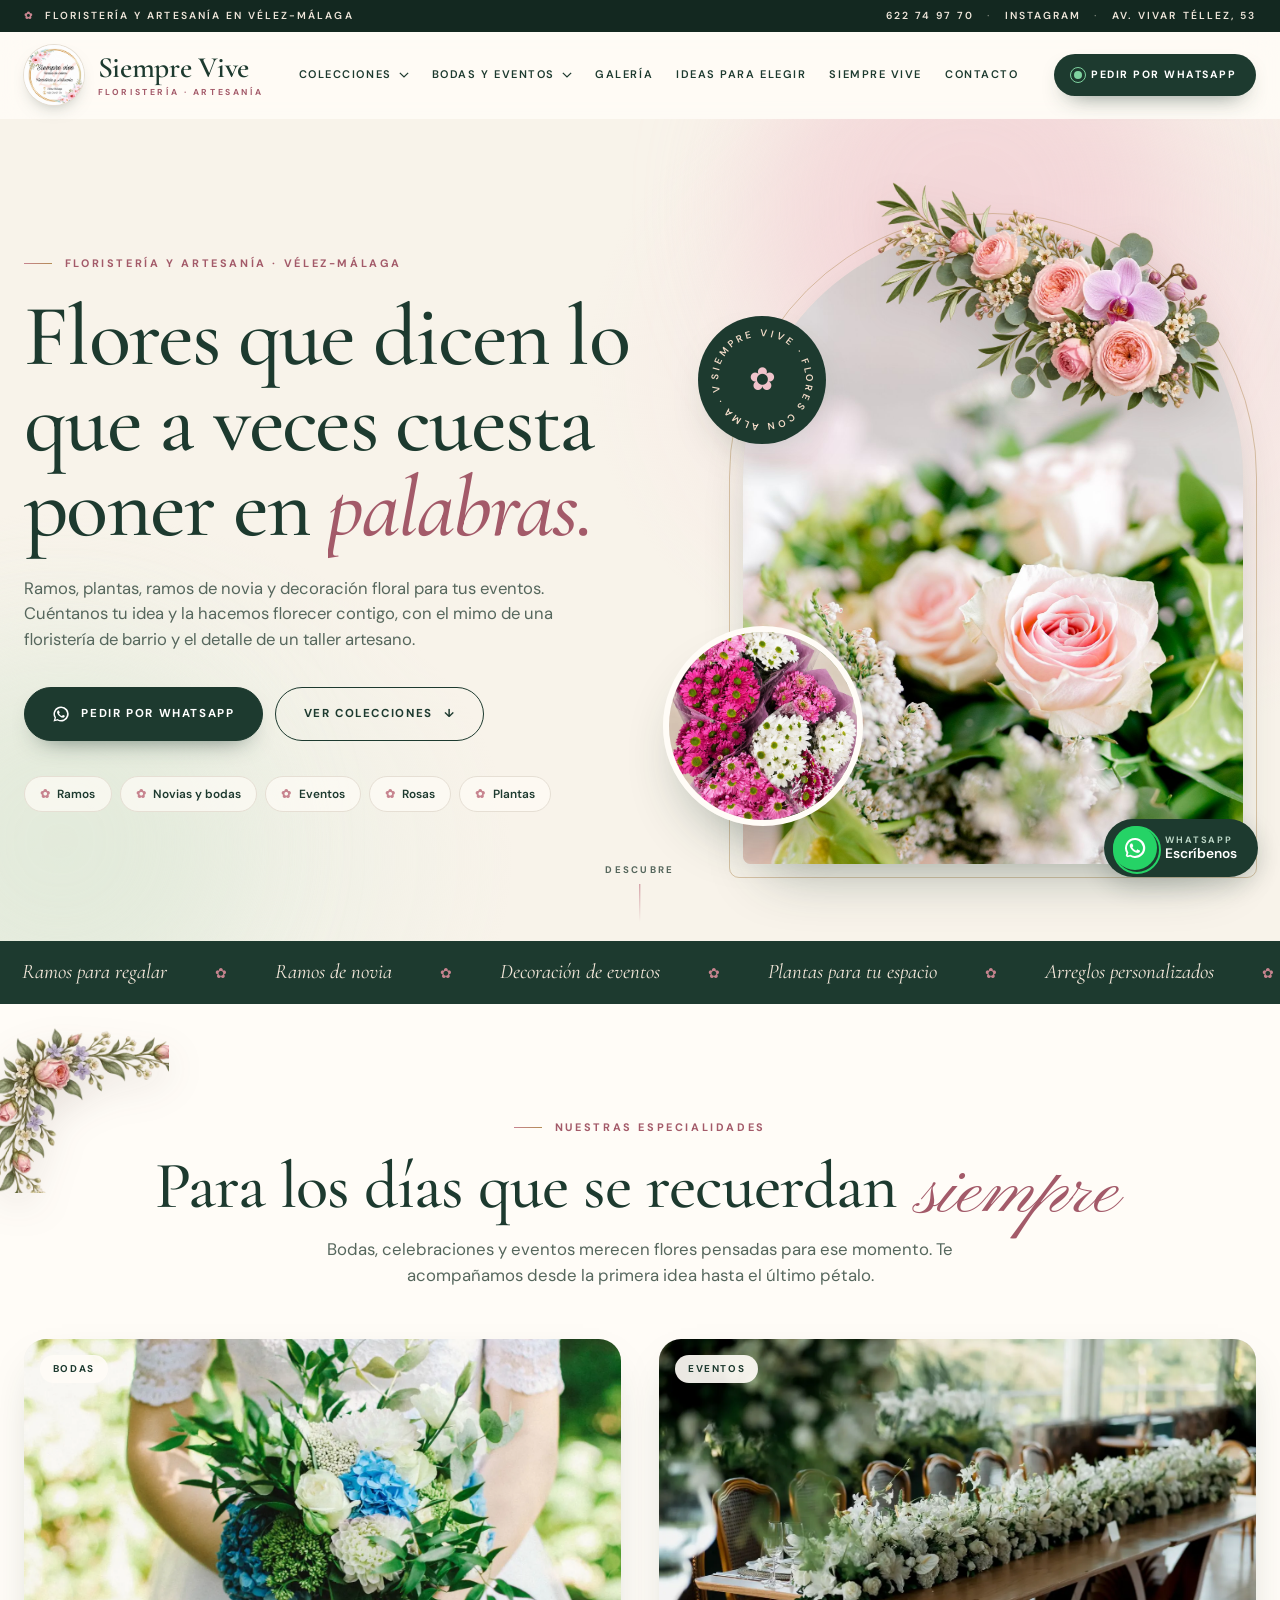
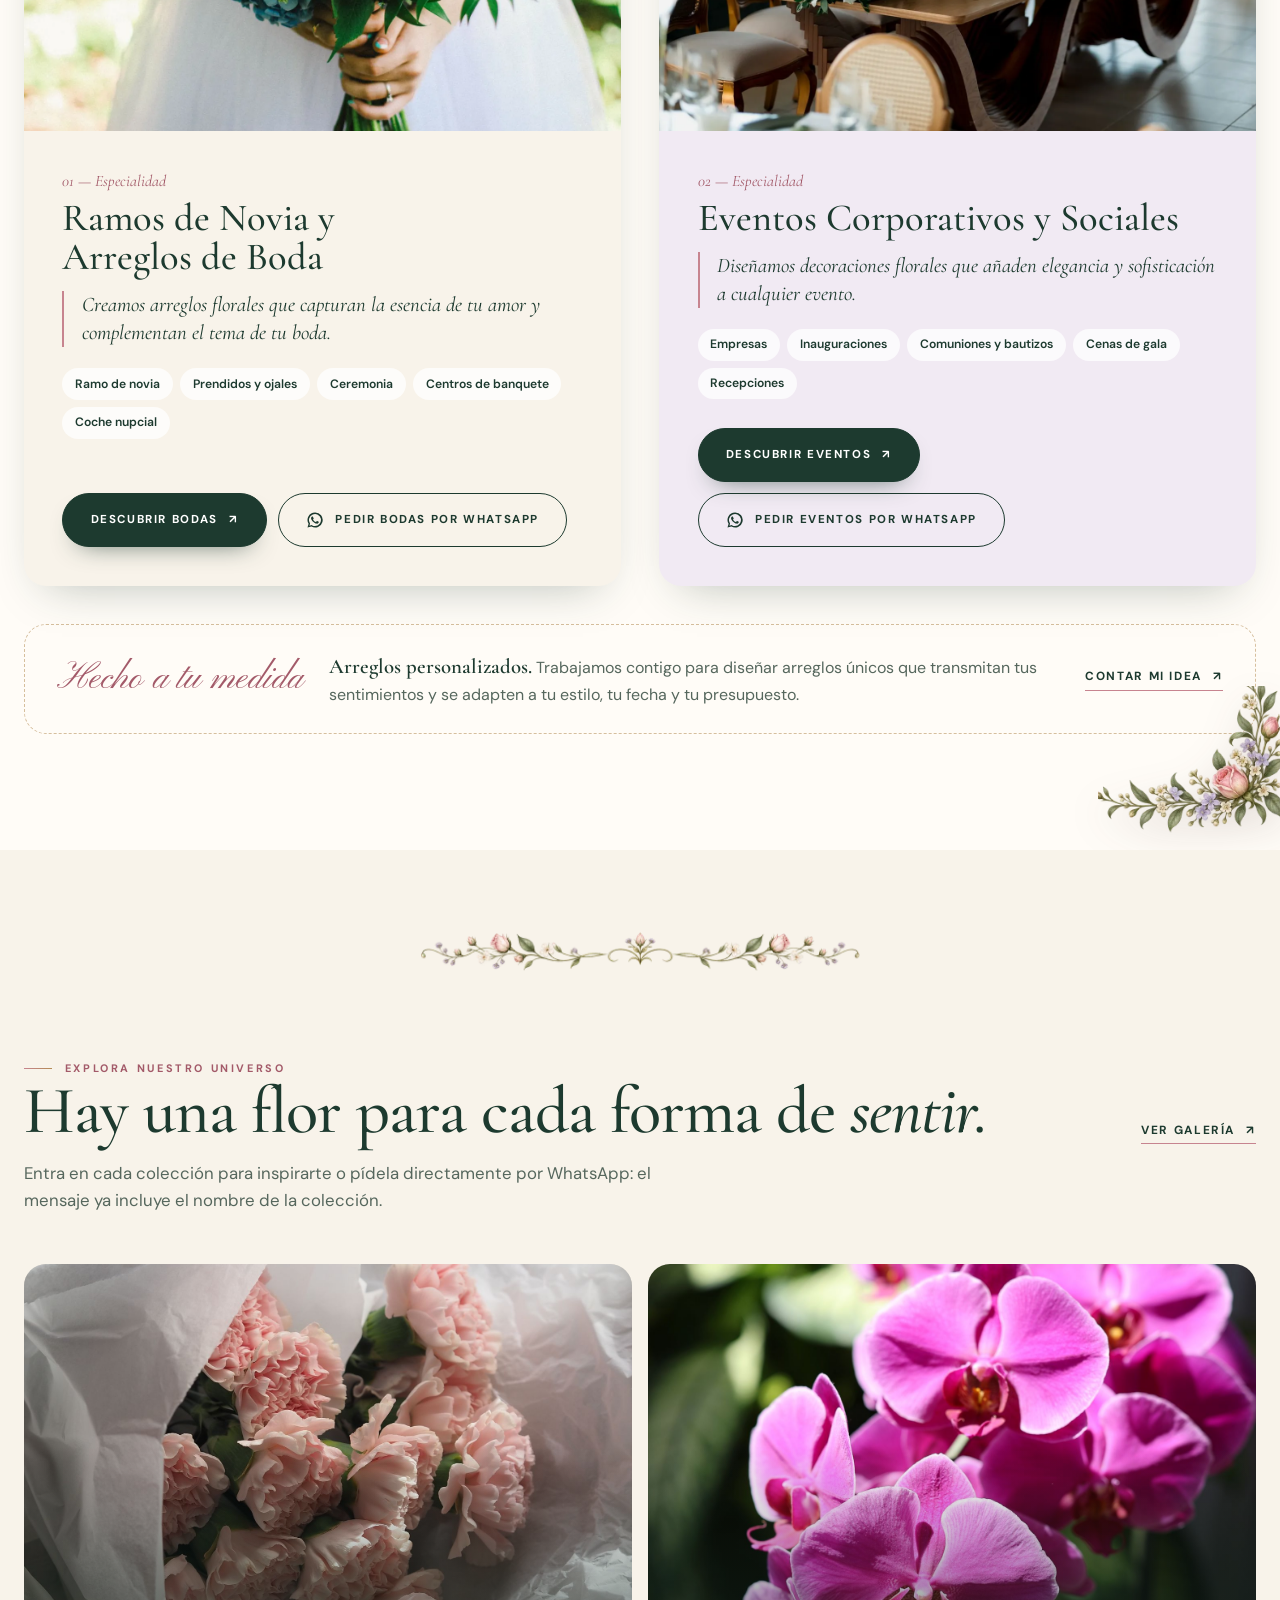
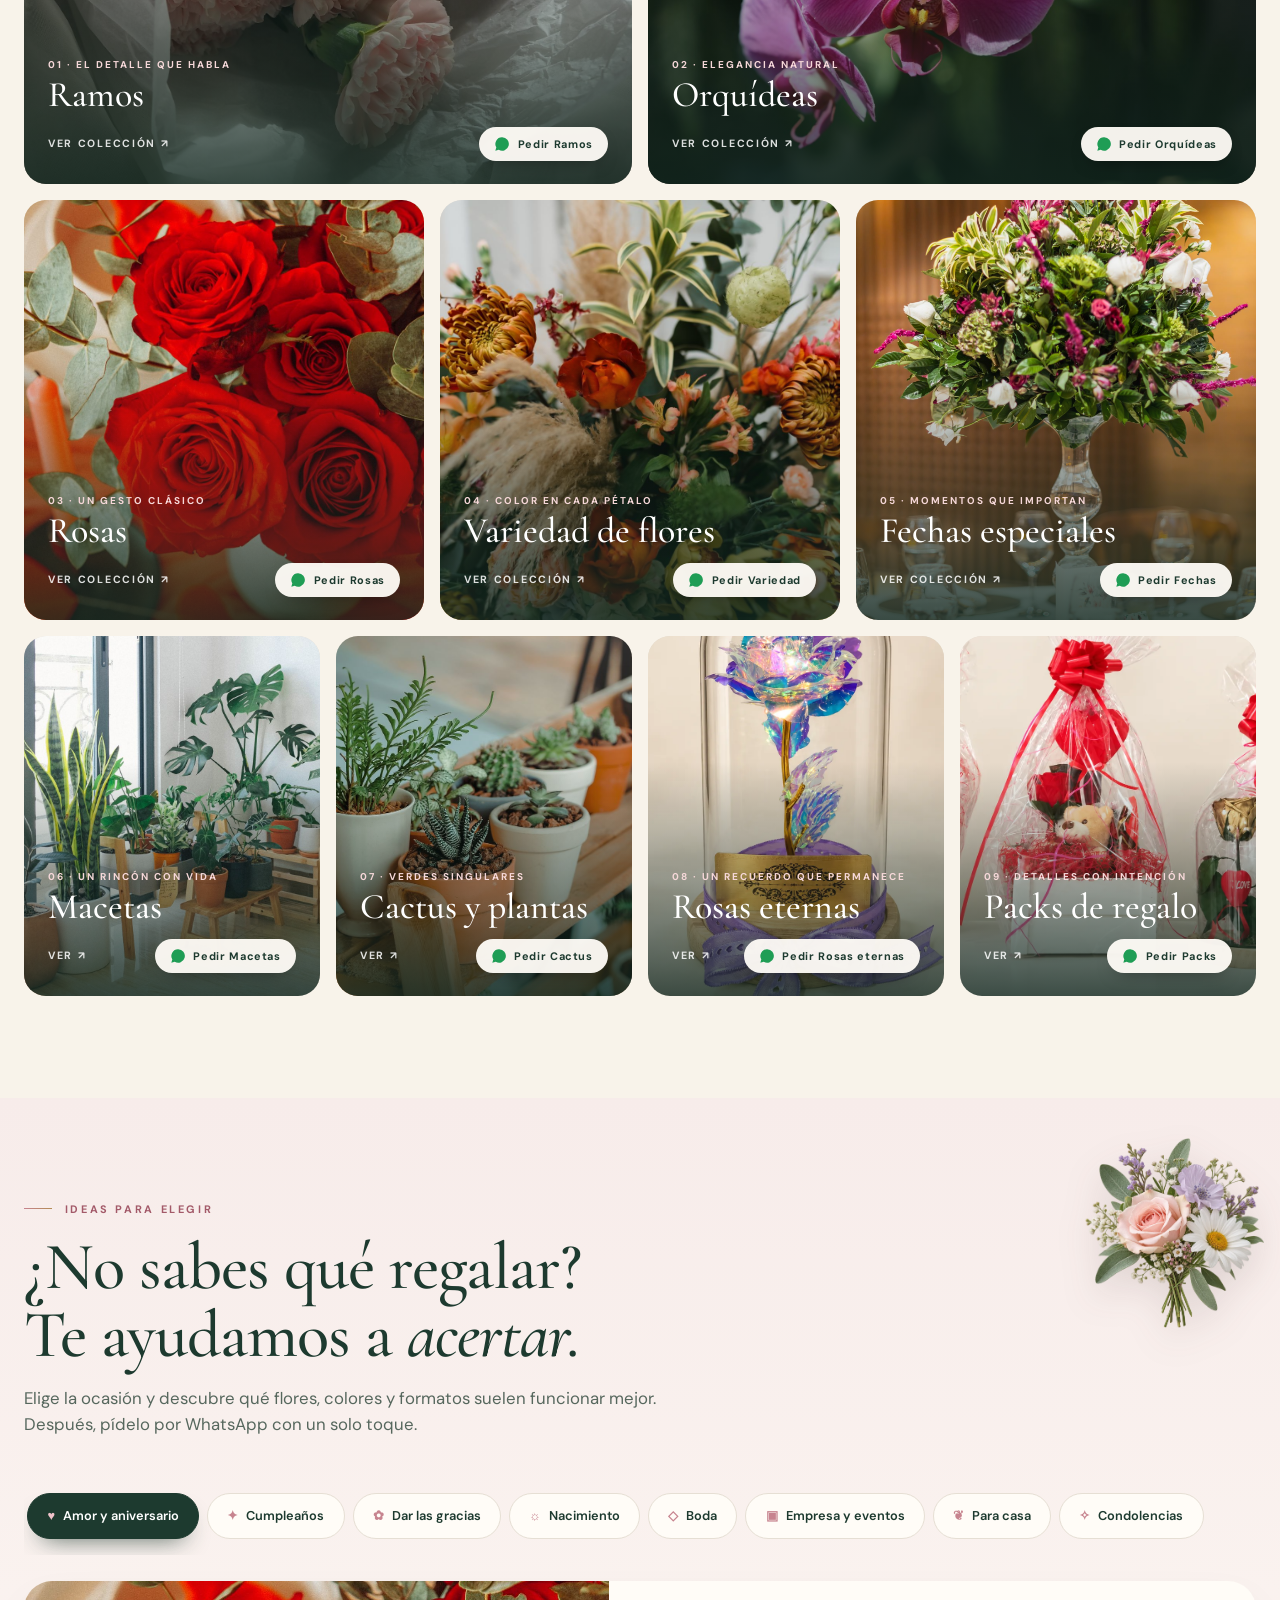
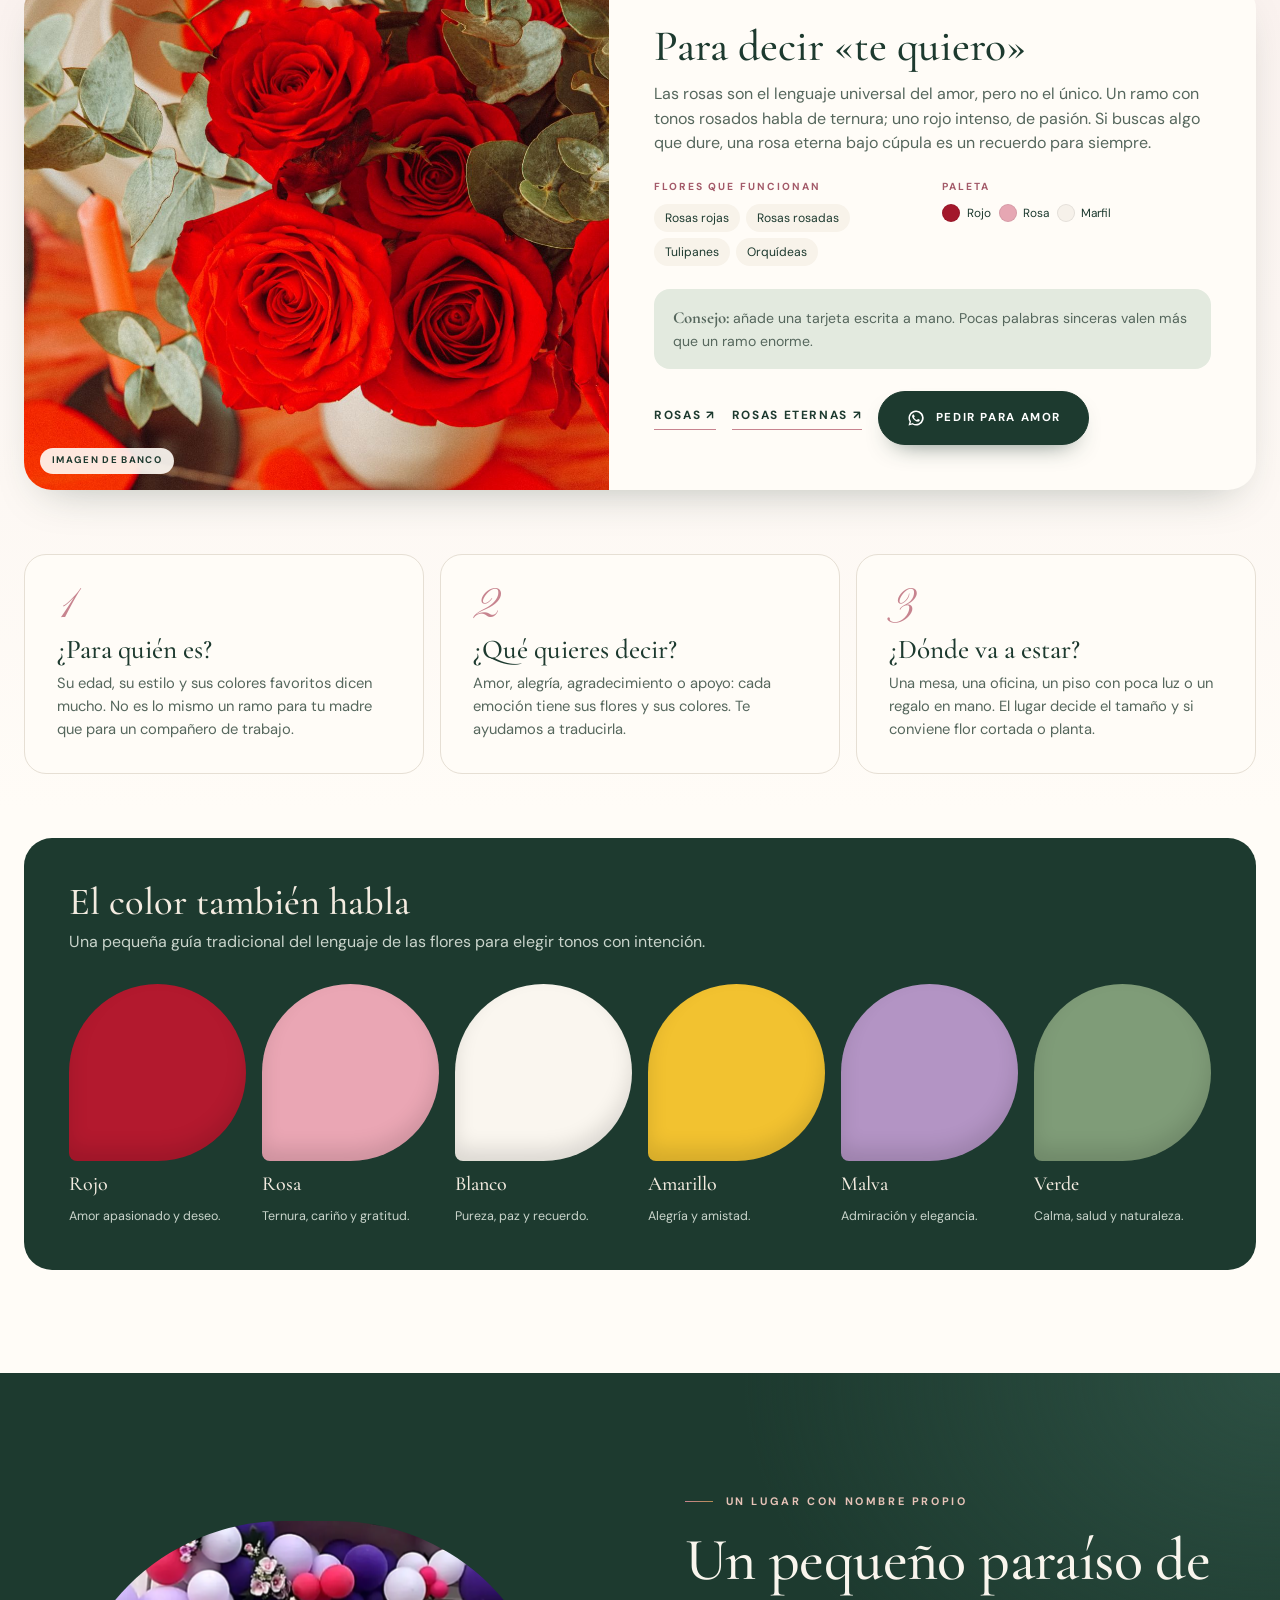
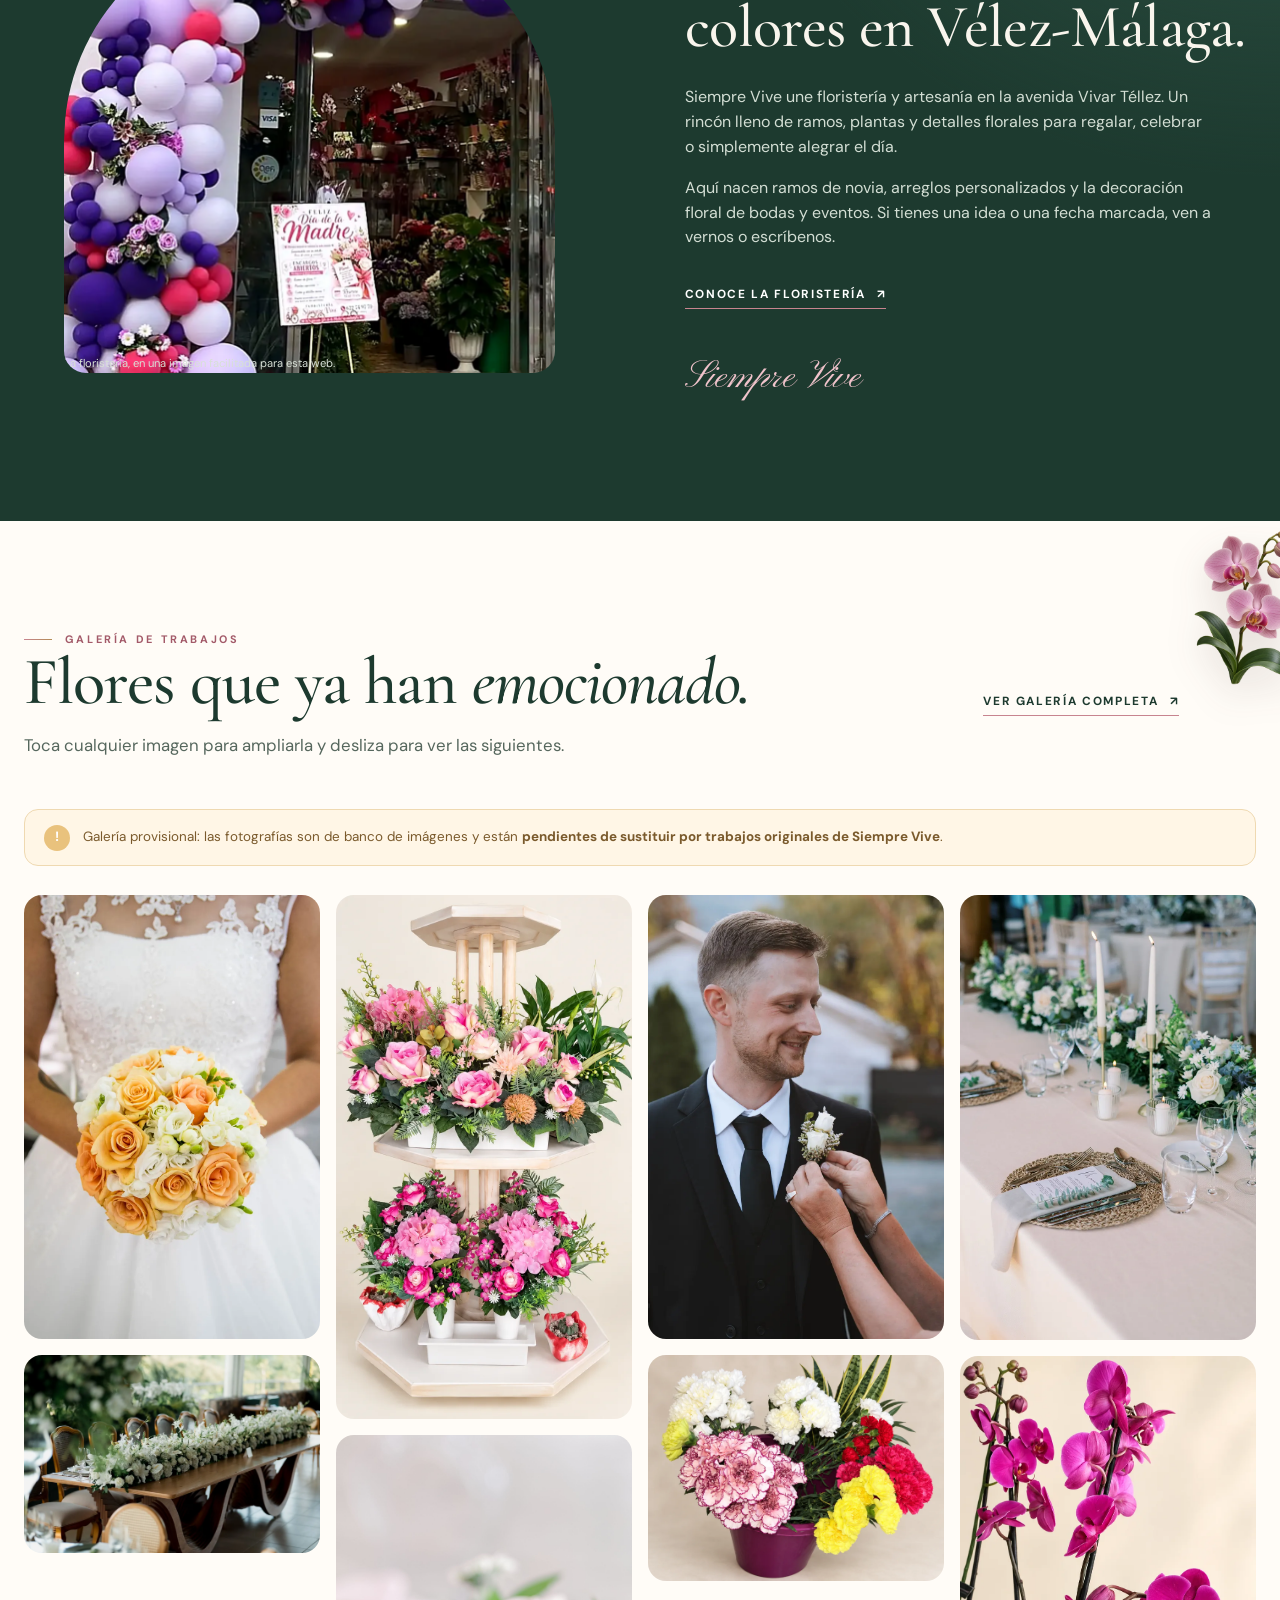
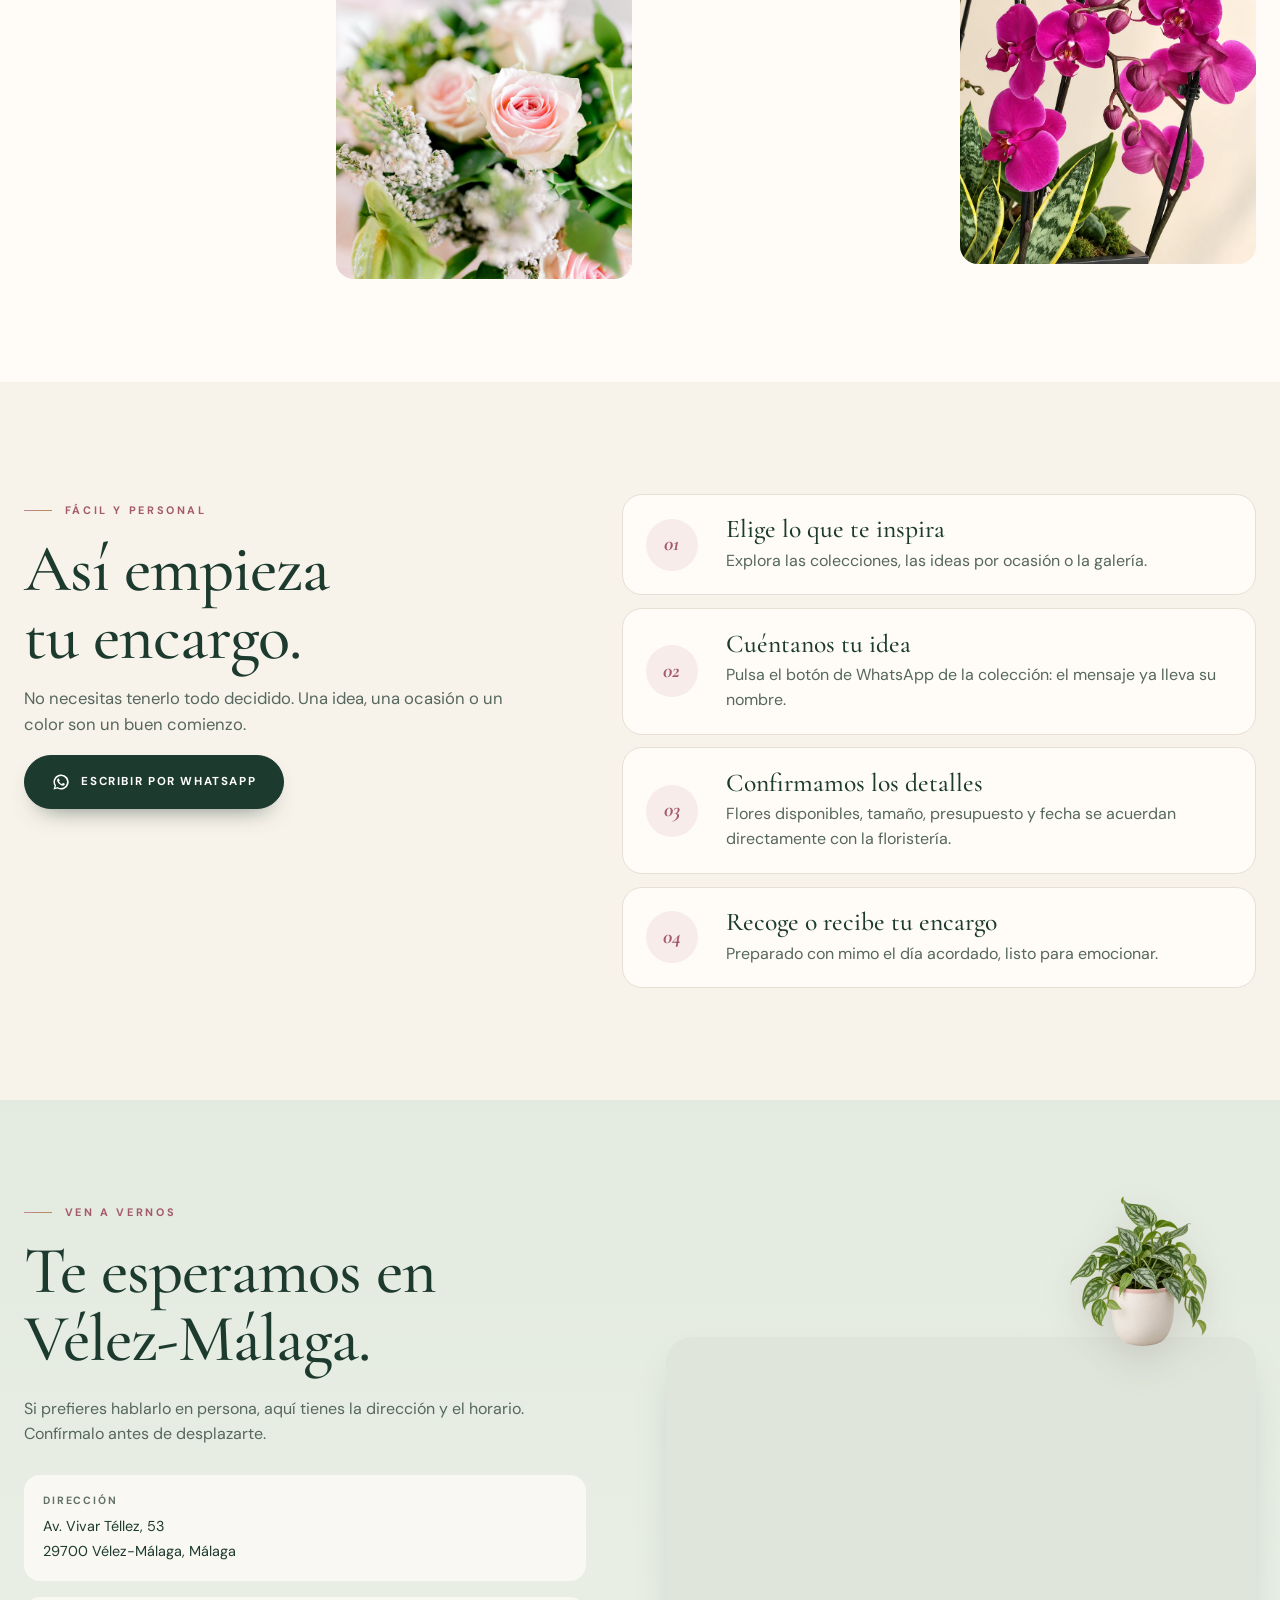
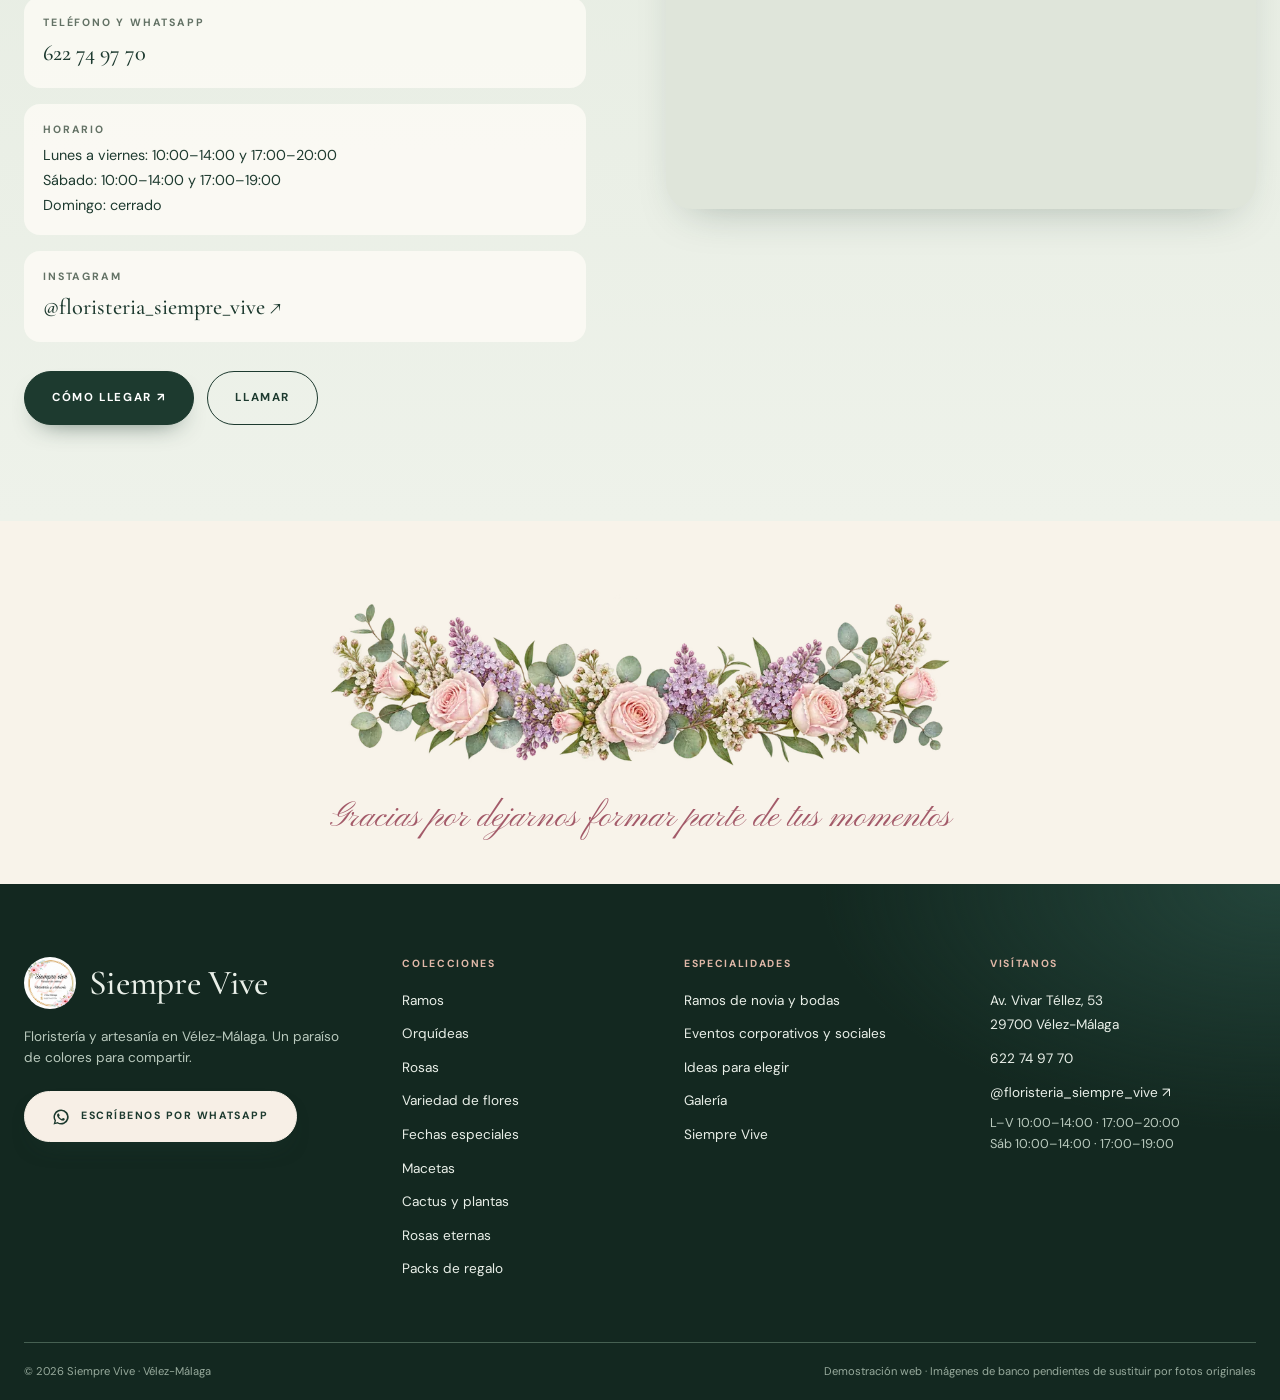
==== index.html @ 186dc27d "Web Floristería Siempre Vive: rediseño premium, bodas, eventos, galería e ideas para elegir Co-Autho" ====
<!doctype html>
<html lang="es">
<head>
  <meta charset="utf-8">
  <meta name="viewport" content="width=device-width, initial-scale=1">
  <title>Floristería Siempre Vive | Flores, ramos de novia y eventos en Vélez-Málaga</title>
  <meta name="description" content="Floristería Siempre Vive en Vélez-Málaga: ramos, rosas, orquídeas, plantas, ramos de novia, arreglos de boda y decoración floral para eventos. Pide por WhatsApp.">
  <meta name="theme-color" content="#1d3a2f">
  <meta property="og:type" content="website"><meta property="og:title" content="Floristería Siempre Vive · Vélez-Málaga"><meta property="og:description" content="Flores, plantas, bodas y eventos. Un paraíso de colores en Vélez-Málaga."><meta property="og:image" content="assets/images/ilustracion-07.webp">
  <link rel="preload" as="image" href="assets/images/ramos-color.jpg">
  <link rel="preconnect" href="https://fonts.googleapis.com"><link rel="preconnect" href="https://fonts.gstatic.com" crossorigin><link rel="stylesheet" href="https://fonts.googleapis.com/css2?family=Cormorant+Garamond:ital,wght@0,400;0,500;0,600;1,400;1,500&amp;family=DM+Sans:wght@400;500;600;700&amp;family=Pinyon+Script&amp;display=swap"><link rel="stylesheet" href="assets/css/styles.css?v=09260100"><link rel="stylesheet" href="assets/css/premium.css?v=09260100">
  <script defer src="assets/js/site.js?v=09260100"></script>
</head>
<body>
  <a class="skip-link" href="#contenido">Saltar al contenido</a>
  <header class="site-header">
  <div class="topbar"><div class="container topbar-inner"><span class="topbar-msg"><span aria-hidden="true">✿</span> Floristería y artesanía en Vélez-Málaga</span><span class="topbar-links"><a href="tel:+34622749770">622 74 97 70</a><span aria-hidden="true">·</span><a href="https://www.instagram.com/floristeria_siempre_vive/" target="_blank" rel="noopener noreferrer">Instagram</a><span aria-hidden="true">·</span><a href="#contacto">Av. Vivar Téllez, 53</a></span></div></div>
  <div class="header-main"><div class="container header-inner">
    <a class="brand" href="index.html" aria-label="Siempre Vive, ir al inicio"><img src="logo.jpeg" width="64" height="64" alt=""><span class="brand-copy"><span class="brand-name">Siempre Vive</span><span class="brand-sub">Floristería · Artesanía</span></span></a>
    <nav class="desktop-nav" aria-label="Navegación principal">
      <div class="nav-dropdown nav-mega"><button class="nav-trigger" type="button" aria-expanded="false" aria-controls="mega-colecciones">Colecciones <svg viewBox="0 0 12 8" aria-hidden="true"><path d="m1 1 5 5 5-5" fill="none" stroke="currentColor" stroke-width="1.5"/></svg></button>
        <div class="dropdown-panel mega-panel" id="mega-colecciones"><div class="mega-inner">
          <div class="mega-intro"><span class="script">Nuestras</span><strong>colecciones</strong><p>Flores, plantas y detalles para cada forma de sentir. Elige una colección y pídela directamente por WhatsApp.</p><a class="text-link" href="index.html#flores">Verlas todas <span aria-hidden="true">↗</span></a><img class="mega-orn" src="assets/images/adornos/esquina-sup.webp" alt="" aria-hidden="true"></div>
          <div class="mega-grid"><a class="mega-item" href="ramos.html"><img src="assets/images/thumbs/ramos.webp" alt="" width="56" height="56" loading="lazy"><span><strong>Ramos</strong><small>El detalle que habla</small></span></a><a class="mega-item" href="orquideas.html"><img src="assets/images/thumbs/orquideas.webp" alt="" width="56" height="56" loading="lazy"><span><strong>Orquídeas</strong><small>Elegancia natural</small></span></a><a class="mega-item" href="rosas.html"><img src="assets/images/thumbs/rosas.webp" alt="" width="56" height="56" loading="lazy"><span><strong>Rosas</strong><small>Un gesto clásico</small></span></a><a class="mega-item" href="variedad-de-flores.html"><img src="assets/images/thumbs/variedad.webp" alt="" width="56" height="56" loading="lazy"><span><strong>Variedad de flores</strong><small>Color en cada pétalo</small></span></a><a class="mega-item" href="fechas-especiales.html"><img src="assets/images/thumbs/fechas.webp" alt="" width="56" height="56" loading="lazy"><span><strong>Fechas especiales</strong><small>Momentos que importan</small></span></a><a class="mega-item" href="macetas.html"><img src="assets/images/thumbs/macetas.webp" alt="" width="56" height="56" loading="lazy"><span><strong>Macetas</strong><small>Un rincón con vida</small></span></a><a class="mega-item" href="cactus-y-plantas.html"><img src="assets/images/thumbs/cactus.webp" alt="" width="56" height="56" loading="lazy"><span><strong>Cactus y plantas</strong><small>Verdes singulares</small></span></a><a class="mega-item" href="rosas-eternas.html"><img src="assets/images/thumbs/rosas-eternas.webp" alt="" width="56" height="56" loading="lazy"><span><strong>Rosas eternas</strong><small>Un recuerdo que permanece</small></span></a><a class="mega-item" href="packs-de-regalo.html"><img src="assets/images/thumbs/packs.webp" alt="" width="56" height="56" loading="lazy"><span><strong>Packs de regalo</strong><small>Detalles con intención</small></span></a></div>
          <a class="mega-feature" href="galeria.html"><img src="assets/images/thumbs/galeria.webp" alt="" loading="lazy"><span><small>Inspírate</small><strong>Galería de trabajos</strong><em>Ver galería ↗</em></span></a>
        </div></div>
      </div>
      <div class="nav-dropdown nav-spec"><button class="nav-trigger" type="button" aria-expanded="false" aria-controls="menu-bodas">Bodas y eventos <svg viewBox="0 0 12 8" aria-hidden="true"><path d="m1 1 5 5 5-5" fill="none" stroke="currentColor" stroke-width="1.5"/></svg></button>
        <div class="dropdown-panel spec-panel" id="menu-bodas"><a class="spec-item" href="bodas.html"><span class="spec-img"><img src="assets/images/thumbs/bodas-card.webp" alt="" loading="lazy"></span><strong>Ramos de novia y bodas</strong><small>Arreglos que capturan la esencia de vuestro amor</small></a><a class="spec-item" href="eventos.html"><span class="spec-img"><img src="assets/images/thumbs/eventos-card.webp" alt="" loading="lazy"></span><strong>Eventos corporativos y sociales</strong><small>Elegancia y sofisticación para cada evento</small></a></div>
      </div>
      <a class="nav-link" href="galeria.html">Galería</a>
      <a class="nav-link" href="index.html#ideas">Ideas para elegir</a>
      <a class="nav-link" href="sobre-nosotros.html">Siempre Vive</a>
      <a class="nav-link" href="#contacto">Contacto</a>
    </nav>
    <a class="header-cta" href="https://wa.me/34622749770" data-wa="" target="_blank" rel="noopener noreferrer"><span class="cta-dot" aria-hidden="true"></span>Pedir por WhatsApp</a>
    <button class="menu-toggle" type="button" aria-label="Abrir menú" aria-controls="mobile-menu" aria-expanded="false"><span></span><span></span><span></span></button>
  </div></div>
  <nav class="mobile-nav" id="mobile-menu" aria-label="Navegación móvil" inert>
    <img class="mnav-orn mnav-orn-a" src="assets/images/adornos/esquina-sup.webp" alt="" aria-hidden="true">
    <div class="mnav-head"><a class="brand" href="index.html"><img src="logo.jpeg" width="48" height="48" alt=""><span class="brand-name">Siempre Vive</span></a><button class="mnav-close" type="button" aria-label="Cerrar menú"><span></span><span></span></button></div>
    <div class="mnav-body">
      <div class="mnav-links">
        <a href="index.html" aria-current="page"><small>01</small>Inicio</a>
        <a href="galeria.html"><small>02</small>Galería</a>
        <a href="index.html#ideas"><small>03</small>Ideas para elegir</a>
        <a href="sobre-nosotros.html"><small>04</small>Siempre Vive</a>
        <a href="#contacto"><small>05</small>Contacto</a>
      </div>
      <p class="mnav-label">Bodas y eventos</p>
      <div class="mnav-spec"><a class="mspec" href="bodas.html"><img src="assets/images/thumbs/bodas-card.webp" alt="" loading="lazy"><span>Ramos de novia y bodas</span></a><a class="mspec" href="eventos.html"><img src="assets/images/thumbs/eventos-card.webp" alt="" loading="lazy"><span>Eventos corporativos y sociales</span></a></div>
      <p class="mnav-label">Colecciones <span aria-hidden="true">→ desliza</span></p>
      <div class="mnav-chips"><a class="mchip" href="ramos.html"><img src="assets/images/thumbs/ramos.webp" alt="" width="64" height="64" loading="lazy"><span>Ramos</span></a><a class="mchip" href="orquideas.html"><img src="assets/images/thumbs/orquideas.webp" alt="" width="64" height="64" loading="lazy"><span>Orquídeas</span></a><a class="mchip" href="rosas.html"><img src="assets/images/thumbs/rosas.webp" alt="" width="64" height="64" loading="lazy"><span>Rosas</span></a><a class="mchip" href="variedad-de-flores.html"><img src="assets/images/thumbs/variedad.webp" alt="" width="64" height="64" loading="lazy"><span>Variedad de flores</span></a><a class="mchip" href="fechas-especiales.html"><img src="assets/images/thumbs/fechas.webp" alt="" width="64" height="64" loading="lazy"><span>Fechas especiales</span></a><a class="mchip" href="macetas.html"><img src="assets/images/thumbs/macetas.webp" alt="" width="64" height="64" loading="lazy"><span>Macetas</span></a><a class="mchip" href="cactus-y-plantas.html"><img src="assets/images/thumbs/cactus.webp" alt="" width="64" height="64" loading="lazy"><span>Cactus y plantas</span></a><a class="mchip" href="rosas-eternas.html"><img src="assets/images/thumbs/rosas-eternas.webp" alt="" width="64" height="64" loading="lazy"><span>Rosas eternas</span></a><a class="mchip" href="packs-de-regalo.html"><img src="assets/images/thumbs/packs.webp" alt="" width="64" height="64" loading="lazy"><span>Packs de regalo</span></a></div>
      <div class="mnav-foot"><a class="button btn-light-wa" href="https://wa.me/34622749770" data-wa="" target="_blank" rel="noopener noreferrer">Pedir por WhatsApp</a><div class="mnav-contact"><a href="tel:+34622749770">622 74 97 70</a><a href="https://www.instagram.com/floristeria_siempre_vive/" target="_blank" rel="noopener noreferrer">Instagram ↗</a></div><span class="script">con amor, Siempre Vive</span></div>
      <img class="mnav-orn-b" src="assets/images/adornos/guirnalda-fina.webp" alt="" aria-hidden="true">
    </div>
  </nav>
</header>
  <main id="contenido">

    <!-- PORTADA -->
    <section class="hero2" aria-labelledby="hero-title">
      <div class="blob blob-a" aria-hidden="true"></div><div class="blob blob-b" aria-hidden="true"></div>
      <div class="petals" data-petals aria-hidden="true"></div>
      <div class="container hero2-inner">
        <div class="hero2-copy">
          <span class="eyebrow">Floristería y artesanía · Vélez-Málaga</span>
          <h1 id="hero-title" data-split>Flores que dicen lo que a veces cuesta poner en <em>palabras.</em></h1>
          <p>Ramos, plantas, ramos de novia y decoración floral para tus eventos. Cuéntanos tu idea y la hacemos florecer contigo, con el mimo de una floristería de barrio y el detalle de un taller artesano.</p>
          <div class="hero-actions"><a class="button" href="https://wa.me/34622749770" data-wa="" target="_blank" rel="noopener noreferrer">Pedir por WhatsApp</a><a class="button button-outline" href="#flores">Ver colecciones <span aria-hidden="true">↓</span></a></div>
          <ul class="hero2-tags"><li><a href="ramos.html">Ramos</a></li><li><a href="bodas.html">Novias y bodas</a></li><li><a href="eventos.html">Eventos</a></li><li><a href="rosas.html">Rosas</a></li><li><a href="macetas.html">Plantas</a></li></ul>
        </div>
        <div class="hero2-visual">
          <span class="arch-frame" aria-hidden="true"></span>
          <div class="arch arch-main"><img src="assets/images/ramos-color.jpg" alt="Ramo de rosas rosadas y flores blancas, imagen de banco" fetchpriority="high"></div>
          <div class="arch-mini" data-parallax="-0.07"><img src="assets/images/ilustracion-07.webp" alt="Ramo de margaritas rosas y blancas, imagen ilustrativa" width="1025" height="1400"></div>
          <div class="badge-rotate" aria-hidden="true"><svg viewBox="0 0 120 120"><defs><path id="circ" d="M60,60 m-47,0 a47,47 0 1,1 94,0 a47,47 0 1,1 -94,0"/></defs><text><textPath href="#circ">Siempre Vive · flores con alma · Vélez ·</textPath></text></svg><b>✿</b></div>
          <img class="orn orn-home-hero" src="assets/images/adornos/portada-esquina.webp" alt="" aria-hidden="true">
        </div>
      </div>
      <a class="scroll-cue" href="#especialidades">Descubre</a>
    </section>

    <div class="marquee" aria-label="Ramos, ramos de novia, eventos, plantas y regalos"><div class="marquee-track" aria-hidden="true"><div class="marquee-group"><span>Ramos para regalar</span><span>Ramos de novia</span><span>Decoración de eventos</span><span>Plantas para tu espacio</span><span>Arreglos personalizados</span></div><div class="marquee-group"><span>Ramos para regalar</span><span>Ramos de novia</span><span>Decoración de eventos</span><span>Plantas para tu espacio</span><span>Arreglos personalizados</span></div></div></div>

    <!-- ESPECIALIDADES -->
    <section class="specialties" id="especialidades" aria-labelledby="spec-title">
      <img class="orn orn-spec-a" src="assets/images/adornos/esquina-sup.webp" alt="" aria-hidden="true" loading="lazy">
      <img class="orn orn-spec-b" src="assets/images/adornos/esquina-inf.webp" alt="" aria-hidden="true" loading="lazy">
      <div class="container">
        <div class="sec-head center" data-reveal><span class="eyebrow">Nuestras especialidades</span><h2 class="section-heading" id="spec-title">Para los días que se recuerdan <span class="script-accent">siempre</span></h2><p>Bodas, celebraciones y eventos merecen flores pensadas para ese momento. Te acompañamos desde la primera idea hasta el último pétalo.</p></div>
        <div class="spec-grid">
          <article class="spec-card" data-reveal="left">
            <a class="spec-media" href="bodas.html" tabindex="-1" aria-hidden="true"><img src="assets/images/banco/novia-manos.webp" alt="" loading="lazy"><span class="tag">Bodas</span></a>
            <div class="spec-body">
              <span class="spec-num">01 — Especialidad</span>
              <h3><a href="bodas.html">Ramos de Novia y Arreglos de Boda</a></h3>
              <p class="spec-quote">Creamos arreglos florales que capturan la esencia de tu amor y complementan el tema de tu boda.</p>
              <ul class="spec-list"><li>Ramo de novia</li><li>Prendidos y ojales</li><li>Ceremonia</li><li>Centros de banquete</li><li>Coche nupcial</li></ul>
              <div class="spec-actions"><a class="button" href="bodas.html">Descubrir bodas <span aria-hidden="true">↗</span></a><a class="button button-outline" href="https://wa.me/34622749770" data-wa="Ramos de novia y bodas" target="_blank" rel="noopener noreferrer">Pedir Bodas por WhatsApp</a></div>
            </div>
          </article>
          <article class="spec-card" data-reveal="right">
            <a class="spec-media" href="eventos.html" tabindex="-1" aria-hidden="true"><img src="assets/images/banco/mesa-arreglo.webp" alt="" loading="lazy"><span class="tag">Eventos</span></a>
            <div class="spec-body">
              <span class="spec-num">02 — Especialidad</span>
              <h3><a href="eventos.html">Eventos Corporativos y Sociales</a></h3>
              <p class="spec-quote">Diseñamos decoraciones florales que añaden elegancia y sofisticación a cualquier evento.</p>
              <ul class="spec-list"><li>Empresas</li><li>Inauguraciones</li><li>Comuniones y bautizos</li><li>Cenas de gala</li><li>Recepciones</li></ul>
              <div class="spec-actions"><a class="button" href="eventos.html">Descubrir eventos <span aria-hidden="true">↗</span></a><a class="button button-outline" href="https://wa.me/34622749770" data-wa="Eventos corporativos y sociales" target="_blank" rel="noopener noreferrer">Pedir Eventos por WhatsApp</a></div>
            </div>
          </article>
        </div>
        <div class="spec-extra" data-reveal><span class="script">Hecho a tu medida</span><p><strong>Arreglos personalizados.</strong> Trabajamos contigo para diseñar arreglos únicos que transmitan tus sentimientos y se adapten a tu estilo, tu fecha y tu presupuesto.</p><a class="text-link" href="https://wa.me/34622749770" data-wa="Arreglos personalizados" target="_blank" rel="noopener noreferrer">Contar mi idea <span aria-hidden="true">↗</span></a></div>
      </div>
    </section>

    <div class="orn-divider" aria-hidden="true" style="background:var(--cream)"><img src="assets/images/adornos/divisor.webp" alt="" loading="lazy"></div>

    <!-- COLECCIONES -->
    <section class="collections" id="flores" aria-labelledby="coll-title">
      <div class="container">
        <div class="sec-head split" data-reveal><div><span class="eyebrow">Explora nuestro universo</span><h2 class="section-heading" id="coll-title">Hay una flor para cada forma de <em>sentir.</em></h2></div><a class="text-link" href="galeria.html">Ver galería <span aria-hidden="true">↗</span></a><p>Entra en cada colección para inspirarte o pídela directamente por WhatsApp: el mensaje ya incluye el nombre de la colección.</p></div>
        <div class="coll-grid" data-stagger>
          <article class="coll-card c-lg"><img src="assets/images/ramos.jpg" alt="Ramo de claveles rosados envuelto en papel blanco" loading="lazy"><div class="coll-copy"><small>01 · El detalle que habla</small><h3><a class="coll-link" href="ramos.html">Ramos</a></h3><div class="coll-actions"><span class="coll-more" aria-hidden="true">Ver colección ↗</span><a class="coll-wa" href="https://wa.me/34622749770" data-wa="Ramos" target="_blank" rel="noopener noreferrer" aria-label="Pedir Ramos por WhatsApp"><svg viewBox="0 0 24 24" aria-hidden="true"><path d="M12 2a9.9 9.9 0 0 0-8.53 15L2 22l5.15-1.4A10 10 0 1 0 12 2Zm4.5 12.2c-.25-.12-1.48-.73-1.71-.81-.23-.08-.4-.12-.57.12-.17.25-.65.81-.8.98-.15.17-.3.19-.55.06-.25-.12-1.06-.39-2.02-1.25-.75-.67-1.25-1.5-1.4-1.75-.15-.25-.02-.39.11-.52.11-.11.25-.3.37-.44.12-.14.17-.25.25-.42.08-.17.04-.32-.02-.45-.06-.12-.57-1.37-.78-1.87-.21-.49-.42-.42-.57-.43h-.49c-.17 0-.44.06-.67.31-.23.25-.88.86-.88 2.1s.9 2.44 1.03 2.6c.12.17 1.77 2.7 4.28 3.78 2.1.9 2.55.72 3.03.68.49-.07 1.48-.61 1.69-1.2.21-.59.21-1.09.15-1.2-.07-.1-.23-.16-.48-.29Z"/></svg><span>Pedir Ramos</span></a></div></div></article>
          <article class="coll-card c-lg"><img src="assets/images/orquideas-detalle.jpg" alt="Orquídeas rosadas iluminadas con luz natural" loading="lazy"><div class="coll-copy"><small>02 · Elegancia natural</small><h3><a class="coll-link" href="orquideas.html">Orquídeas</a></h3><div class="coll-actions"><span class="coll-more" aria-hidden="true">Ver colección ↗</span><a class="coll-wa" href="https://wa.me/34622749770" data-wa="Orquídeas" target="_blank" rel="noopener noreferrer" aria-label="Pedir Orquídeas por WhatsApp"><svg viewBox="0 0 24 24" aria-hidden="true"><path d="M12 2a9.9 9.9 0 0 0-8.53 15L2 22l5.15-1.4A10 10 0 1 0 12 2Zm4.5 12.2c-.25-.12-1.48-.73-1.71-.81-.23-.08-.4-.12-.57.12-.17.25-.65.81-.8.98-.15.17-.3.19-.55.06-.25-.12-1.06-.39-2.02-1.25-.75-.67-1.25-1.5-1.4-1.75-.15-.25-.02-.39.11-.52.11-.11.25-.3.37-.44.12-.14.17-.25.25-.42.08-.17.04-.32-.02-.45-.06-.12-.57-1.37-.78-1.87-.21-.49-.42-.42-.57-.43h-.49c-.17 0-.44.06-.67.31-.23.25-.88.86-.88 2.1s.9 2.44 1.03 2.6c.12.17 1.77 2.7 4.28 3.78 2.1.9 2.55.72 3.03.68.49-.07 1.48-.61 1.69-1.2.21-.59.21-1.09.15-1.2-.07-.1-.23-.16-.48-.29Z"/></svg><span>Pedir Orquídeas</span></a></div></div></article>
          <article class="coll-card"><img src="assets/images/rosas.jpg" alt="Rosas rojas acompañadas de hojas de eucalipto" loading="lazy"><div class="coll-copy"><small>03 · Un gesto clásico</small><h3><a class="coll-link" href="rosas.html">Rosas</a></h3><div class="coll-actions"><span class="coll-more" aria-hidden="true">Ver colección ↗</span><a class="coll-wa" href="https://wa.me/34622749770" data-wa="Rosas" target="_blank" rel="noopener noreferrer" aria-label="Pedir Rosas por WhatsApp"><svg viewBox="0 0 24 24" aria-hidden="true"><path d="M12 2a9.9 9.9 0 0 0-8.53 15L2 22l5.15-1.4A10 10 0 1 0 12 2Zm4.5 12.2c-.25-.12-1.48-.73-1.71-.81-.23-.08-.4-.12-.57.12-.17.25-.65.81-.8.98-.15.17-.3.19-.55.06-.25-.12-1.06-.39-2.02-1.25-.75-.67-1.25-1.5-1.4-1.75-.15-.25-.02-.39.11-.52.11-.11.25-.3.37-.44.12-.14.17-.25.25-.42.08-.17.04-.32-.02-.45-.06-.12-.57-1.37-.78-1.87-.21-.49-.42-.42-.57-.43h-.49c-.17 0-.44.06-.67.31-.23.25-.88.86-.88 2.1s.9 2.44 1.03 2.6c.12.17 1.77 2.7 4.28 3.78 2.1.9 2.55.72 3.03.68.49-.07 1.48-.61 1.69-1.2.21-.59.21-1.09.15-1.2-.07-.1-.23-.16-.48-.29Z"/></svg><span>Pedir Rosas</span></a></div></div></article>
          <article class="coll-card"><img src="assets/images/variedad.jpg" alt="Composición de flores de varios colores y texturas" loading="lazy"><div class="coll-copy"><small>04 · Color en cada pétalo</small><h3><a class="coll-link" href="variedad-de-flores.html">Variedad de flores</a></h3><div class="coll-actions"><span class="coll-more" aria-hidden="true">Ver colección ↗</span><a class="coll-wa" href="https://wa.me/34622749770" data-wa="Variedad de flores" target="_blank" rel="noopener noreferrer" aria-label="Pedir Variedad de flores por WhatsApp"><svg viewBox="0 0 24 24" aria-hidden="true"><path d="M12 2a9.9 9.9 0 0 0-8.53 15L2 22l5.15-1.4A10 10 0 1 0 12 2Zm4.5 12.2c-.25-.12-1.48-.73-1.71-.81-.23-.08-.4-.12-.57.12-.17.25-.65.81-.8.98-.15.17-.3.19-.55.06-.25-.12-1.06-.39-2.02-1.25-.75-.67-1.25-1.5-1.4-1.75-.15-.25-.02-.39.11-.52.11-.11.25-.3.37-.44.12-.14.17-.25.25-.42.08-.17.04-.32-.02-.45-.06-.12-.57-1.37-.78-1.87-.21-.49-.42-.42-.57-.43h-.49c-.17 0-.44.06-.67.31-.23.25-.88.86-.88 2.1s.9 2.44 1.03 2.6c.12.17 1.77 2.7 4.28 3.78 2.1.9 2.55.72 3.03.68.49-.07 1.48-.61 1.69-1.2.21-.59.21-1.09.15-1.2-.07-.1-.23-.16-.48-.29Z"/></svg><span>Pedir Variedad</span></a></div></div></article>
          <article class="coll-card"><img src="assets/images/fechas.jpg" alt="Arreglo floral sobre una mesa preparada para una celebración" loading="lazy"><div class="coll-copy"><small>05 · Momentos que importan</small><h3><a class="coll-link" href="fechas-especiales.html">Fechas especiales</a></h3><div class="coll-actions"><span class="coll-more" aria-hidden="true">Ver colección ↗</span><a class="coll-wa" href="https://wa.me/34622749770" data-wa="Fechas especiales" target="_blank" rel="noopener noreferrer" aria-label="Pedir Fechas especiales por WhatsApp"><svg viewBox="0 0 24 24" aria-hidden="true"><path d="M12 2a9.9 9.9 0 0 0-8.53 15L2 22l5.15-1.4A10 10 0 1 0 12 2Zm4.5 12.2c-.25-.12-1.48-.73-1.71-.81-.23-.08-.4-.12-.57.12-.17.25-.65.81-.8.98-.15.17-.3.19-.55.06-.25-.12-1.06-.39-2.02-1.25-.75-.67-1.25-1.5-1.4-1.75-.15-.25-.02-.39.11-.52.11-.11.25-.3.37-.44.12-.14.17-.25.25-.42.08-.17.04-.32-.02-.45-.06-.12-.57-1.37-.78-1.87-.21-.49-.42-.42-.57-.43h-.49c-.17 0-.44.06-.67.31-.23.25-.88.86-.88 2.1s.9 2.44 1.03 2.6c.12.17 1.77 2.7 4.28 3.78 2.1.9 2.55.72 3.03.68.49-.07 1.48-.61 1.69-1.2.21-.59.21-1.09.15-1.2-.07-.1-.23-.16-.48-.29Z"/></svg><span>Pedir Fechas</span></a></div></div></article>
          <article class="coll-card c-sm"><img src="assets/images/macetas.jpg" alt="Varias plantas verdes en macetas junto a una ventana" loading="lazy"><div class="coll-copy"><small>06 · Un rincón con vida</small><h3><a class="coll-link" href="macetas.html">Macetas</a></h3><div class="coll-actions"><span class="coll-more" aria-hidden="true">Ver ↗</span><a class="coll-wa" href="https://wa.me/34622749770" data-wa="Macetas" target="_blank" rel="noopener noreferrer" aria-label="Pedir Macetas por WhatsApp"><svg viewBox="0 0 24 24" aria-hidden="true"><path d="M12 2a9.9 9.9 0 0 0-8.53 15L2 22l5.15-1.4A10 10 0 1 0 12 2Zm4.5 12.2c-.25-.12-1.48-.73-1.71-.81-.23-.08-.4-.12-.57.12-.17.25-.65.81-.8.98-.15.17-.3.19-.55.06-.25-.12-1.06-.39-2.02-1.25-.75-.67-1.25-1.5-1.4-1.75-.15-.25-.02-.39.11-.52.11-.11.25-.3.37-.44.12-.14.17-.25.25-.42.08-.17.04-.32-.02-.45-.06-.12-.57-1.37-.78-1.87-.21-.49-.42-.42-.57-.43h-.49c-.17 0-.44.06-.67.31-.23.25-.88.86-.88 2.1s.9 2.44 1.03 2.6c.12.17 1.77 2.7 4.28 3.78 2.1.9 2.55.72 3.03.68.49-.07 1.48-.61 1.69-1.2.21-.59.21-1.09.15-1.2-.07-.1-.23-.16-.48-.29Z"/></svg><span>Pedir Macetas</span></a></div></div></article>
          <article class="coll-card c-sm"><img src="assets/images/cactus-detalle.jpg" alt="Cactus y plantas pequeñas en macetas sobre una balda de madera" loading="lazy"><div class="coll-copy"><small>07 · Verdes singulares</small><h3><a class="coll-link" href="cactus-y-plantas.html">Cactus y plantas</a></h3><div class="coll-actions"><span class="coll-more" aria-hidden="true">Ver ↗</span><a class="coll-wa" href="https://wa.me/34622749770" data-wa="Cactus y plantas" target="_blank" rel="noopener noreferrer" aria-label="Pedir Cactus y plantas por WhatsApp"><svg viewBox="0 0 24 24" aria-hidden="true"><path d="M12 2a9.9 9.9 0 0 0-8.53 15L2 22l5.15-1.4A10 10 0 1 0 12 2Zm4.5 12.2c-.25-.12-1.48-.73-1.71-.81-.23-.08-.4-.12-.57.12-.17.25-.65.81-.8.98-.15.17-.3.19-.55.06-.25-.12-1.06-.39-2.02-1.25-.75-.67-1.25-1.5-1.4-1.75-.15-.25-.02-.39.11-.52.11-.11.25-.3.37-.44.12-.14.17-.25.25-.42.08-.17.04-.32-.02-.45-.06-.12-.57-1.37-.78-1.87-.21-.49-.42-.42-.57-.43h-.49c-.17 0-.44.06-.67.31-.23.25-.88.86-.88 2.1s.9 2.44 1.03 2.6c.12.17 1.77 2.7 4.28 3.78 2.1.9 2.55.72 3.03.68.49-.07 1.48-.61 1.69-1.2.21-.59.21-1.09.15-1.2-.07-.1-.23-.16-.48-.29Z"/></svg><span>Pedir Cactus</span></a></div></div></article>
          <article class="coll-card c-sm"><img src="assets/images/ilustracion-09.webp" alt="Rosa decorativa bajo cúpula, imagen ilustrativa" loading="lazy"><div class="coll-copy"><small>08 · Un recuerdo que permanece</small><h3><a class="coll-link" href="rosas-eternas.html">Rosas eternas</a></h3><div class="coll-actions"><span class="coll-more" aria-hidden="true">Ver ↗</span><a class="coll-wa" href="https://wa.me/34622749770" data-wa="Rosas eternas" target="_blank" rel="noopener noreferrer" aria-label="Pedir Rosas eternas por WhatsApp"><svg viewBox="0 0 24 24" aria-hidden="true"><path d="M12 2a9.9 9.9 0 0 0-8.53 15L2 22l5.15-1.4A10 10 0 1 0 12 2Zm4.5 12.2c-.25-.12-1.48-.73-1.71-.81-.23-.08-.4-.12-.57.12-.17.25-.65.81-.8.98-.15.17-.3.19-.55.06-.25-.12-1.06-.39-2.02-1.25-.75-.67-1.25-1.5-1.4-1.75-.15-.25-.02-.39.11-.52.11-.11.25-.3.37-.44.12-.14.17-.25.25-.42.08-.17.04-.32-.02-.45-.06-.12-.57-1.37-.78-1.87-.21-.49-.42-.42-.57-.43h-.49c-.17 0-.44.06-.67.31-.23.25-.88.86-.88 2.1s.9 2.44 1.03 2.6c.12.17 1.77 2.7 4.28 3.78 2.1.9 2.55.72 3.03.68.49-.07 1.48-.61 1.69-1.2.21-.59.21-1.09.15-1.2-.07-.1-.23-.16-.48-.29Z"/></svg><span>Pedir Rosas eternas</span></a></div></div></article>
          <article class="coll-card c-sm"><img src="assets/images/ilustracion-10.webp" alt="Ideas ilustrativas de packs de regalo con rosas y peluches" loading="lazy"><div class="coll-copy"><small>09 · Detalles con intención</small><h3><a class="coll-link" href="packs-de-regalo.html">Packs de regalo</a></h3><div class="coll-actions"><span class="coll-more" aria-hidden="true">Ver ↗</span><a class="coll-wa" href="https://wa.me/34622749770" data-wa="Packs de regalo" target="_blank" rel="noopener noreferrer" aria-label="Pedir Packs de regalo por WhatsApp"><svg viewBox="0 0 24 24" aria-hidden="true"><path d="M12 2a9.9 9.9 0 0 0-8.53 15L2 22l5.15-1.4A10 10 0 1 0 12 2Zm4.5 12.2c-.25-.12-1.48-.73-1.71-.81-.23-.08-.4-.12-.57.12-.17.25-.65.81-.8.98-.15.17-.3.19-.55.06-.25-.12-1.06-.39-2.02-1.25-.75-.67-1.25-1.5-1.4-1.75-.15-.25-.02-.39.11-.52.11-.11.25-.3.37-.44.12-.14.17-.25.25-.42.08-.17.04-.32-.02-.45-.06-.12-.57-1.37-.78-1.87-.21-.49-.42-.42-.57-.43h-.49c-.17 0-.44.06-.67.31-.23.25-.88.86-.88 2.1s.9 2.44 1.03 2.6c.12.17 1.77 2.7 4.28 3.78 2.1.9 2.55.72 3.03.68.49-.07 1.48-.61 1.69-1.2.21-.59.21-1.09.15-1.2-.07-.1-.23-.16-.48-.29Z"/></svg><span>Pedir Packs</span></a></div></div></article>
        </div>
      </div>
    </section>

    <!-- IDEAS PARA ELEGIR -->
    <section class="ideas" id="ideas" aria-labelledby="ideas-title">
      <img class="orn orn-ideas" src="assets/images/adornos/variedad.webp" alt="" aria-hidden="true" loading="lazy">
      <div class="container">
        <div class="sec-head" data-reveal><span class="eyebrow">Ideas para elegir</span><h2 class="section-heading" id="ideas-title">¿No sabes qué regalar? Te ayudamos a <em>acertar.</em></h2><p>Elige la ocasión y descubre qué flores, colores y formatos suelen funcionar mejor. Después, pídelo por WhatsApp con un solo toque.</p></div>
        <div class="ideas-tabs" data-tabs data-reveal>
          <div class="tab-list" role="tablist" aria-label="Ocasiones">
            <button role="tab" id="tab-amor" aria-controls="idea-amor" aria-selected="true" tabindex="0"><i aria-hidden="true">♥</i>Amor y aniversario</button>
            <button role="tab" id="tab-cumple" aria-controls="idea-cumple" aria-selected="false" tabindex="-1"><i aria-hidden="true">✦</i>Cumpleaños</button>
            <button role="tab" id="tab-gracias" aria-controls="idea-gracias" aria-selected="false" tabindex="-1"><i aria-hidden="true">✿</i>Dar las gracias</button>
            <button role="tab" id="tab-nacimiento" aria-controls="idea-nacimiento" aria-selected="false" tabindex="-1"><i aria-hidden="true">☼</i>Nacimiento</button>
            <button role="tab" id="tab-boda" aria-controls="idea-boda" aria-selected="false" tabindex="-1"><i aria-hidden="true">◇</i>Boda</button>
            <button role="tab" id="tab-empresa" aria-controls="idea-empresa" aria-selected="false" tabindex="-1"><i aria-hidden="true">▣</i>Empresa y eventos</button>
            <button role="tab" id="tab-casa" aria-controls="idea-casa" aria-selected="false" tabindex="-1"><i aria-hidden="true">❦</i>Para casa</button>
            <button role="tab" id="tab-condolencias" aria-controls="idea-condolencias" aria-selected="false" tabindex="-1"><i aria-hidden="true">✧</i>Condolencias</button>
          </div>

          <div class="tab-panel" role="tabpanel" id="idea-amor" aria-labelledby="tab-amor">
            <div class="idea-media"><img src="assets/images/rosas.jpg" alt="Rosas rojas con eucalipto" loading="lazy"><span class="tag">Imagen de banco</span></div>
            <div class="idea-body"><h3>Para decir «te quiero»</h3><p>Las rosas son el lenguaje universal del amor, pero no el único. Un ramo con tonos rosados habla de ternura; uno rojo intenso, de pasión. Si buscas algo que dure, una rosa eterna bajo cúpula es un recuerdo para siempre.</p>
              <div class="idea-meta"><div><h4>Flores que funcionan</h4><ul class="chips"><li>Rosas rojas</li><li>Rosas rosadas</li><li>Tulipanes</li><li>Orquídeas</li></ul></div><div><h4>Paleta</h4><ul class="swatches"><li style="--c:#a3182b">Rojo</li><li style="--c:#e6a7b3">Rosa</li><li style="--c:#f6f1ea">Marfil</li></ul></div></div>
              <p class="idea-tip"><strong>Consejo:</strong> añade una tarjeta escrita a mano. Pocas palabras sinceras valen más que un ramo enorme.</p>
              <div class="idea-links"><a class="text-link" href="rosas.html">Rosas ↗</a><a class="text-link" href="rosas-eternas.html">Rosas eternas ↗</a><a class="button" href="https://wa.me/34622749770" data-wa="Ideas: Amor y aniversario" target="_blank" rel="noopener noreferrer">Pedir para Amor</a></div></div>
          </div>
          <div class="tab-panel" role="tabpanel" id="idea-cumple" aria-labelledby="tab-cumple" hidden>
            <div class="idea-media"><img src="assets/images/ilustracion-07.webp" alt="Ramo de margaritas rosas y blancas, imagen ilustrativa" loading="lazy"><span class="tag">Imagen ilustrativa</span></div>
            <div class="idea-body"><h3>Un cumpleaños con color</h3><p>Los cumpleaños piden alegría: flores luminosas, mezclas desenfadadas y mucho color. Piensa en sus colores favoritos o en su estilo: más silvestre, más clásico o más atrevido.</p>
              <div class="idea-meta"><div><h4>Flores que funcionan</h4><ul class="chips"><li>Girasoles</li><li>Margaritas</li><li>Gerberas</li><li>Claveles</li></ul></div><div><h4>Paleta</h4><ul class="swatches"><li style="--c:#f2c230">Amarillo</li><li style="--c:#ef8a5b">Coral</li><li style="--c:#d9549a">Fucsia</li></ul></div></div>
              <p class="idea-tip"><strong>Consejo:</strong> combina el ramo con un pequeño detalle y convierte el regalo en un pack de cumpleaños.</p>
              <div class="idea-links"><a class="text-link" href="variedad-de-flores.html">Variedad de flores ↗</a><a class="text-link" href="packs-de-regalo.html">Packs de regalo ↗</a><a class="button" href="https://wa.me/34622749770" data-wa="Ideas: Cumpleaños" target="_blank" rel="noopener noreferrer">Pedir para Cumpleaños</a></div></div>
          </div>
          <div class="tab-panel" role="tabpanel" id="idea-gracias" aria-labelledby="tab-gracias" hidden>
            <div class="idea-media"><img src="assets/images/ramos-color.jpg" alt="Ramo de rosas rosadas y flores blancas" loading="lazy"><span class="tag">Imagen de banco</span></div>
            <div class="idea-body"><h3>Gracias, de corazón</h3><p>A una profesora, a un médico, a una vecina o a quien te echó una mano. Un detalle amable, de tamaño moderado y fácil de llevar, que diga «me acordé de ti».</p>
              <div class="idea-meta"><div><h4>Flores que funcionan</h4><ul class="chips"><li>Tulipanes</li><li>Claveles</li><li>Rosas pastel</li><li>Plantas pequeñas</li></ul></div><div><h4>Paleta</h4><ul class="swatches"><li style="--c:#f3c9cf">Rosa suave</li><li style="--c:#f5dc8a">Amarillo</li><li style="--c:#b8c9a8">Salvia</li></ul></div></div>
              <p class="idea-tip"><strong>Consejo:</strong> una planta o un cactus es un «gracias» que dura meses y apenas pide cuidados.</p>
              <div class="idea-links"><a class="text-link" href="ramos.html">Ramos ↗</a><a class="text-link" href="cactus-y-plantas.html">Cactus y plantas ↗</a><a class="button" href="https://wa.me/34622749770" data-wa="Ideas: Dar las gracias" target="_blank" rel="noopener noreferrer">Pedir para Agradecer</a></div></div>
          </div>
          <div class="tab-panel" role="tabpanel" id="idea-nacimiento" aria-labelledby="tab-nacimiento" hidden>
            <div class="idea-media"><img src="assets/images/orquideas-maceta.jpg" alt="Orquídeas rosadas en maceta" loading="lazy"><span class="tag">Imagen de banco</span></div>
            <div class="idea-body"><h3>Bienvenida a una nueva vida</h3><p>Para celebrar un nacimiento, los tonos suaves y las flores de perfume ligero son las más agradecidas. Una orquídea en maceta es elegante y dura mucho tiempo en casa.</p>
              <div class="idea-meta"><div><h4>Flores que funcionan</h4><ul class="chips"><li>Orquídeas</li><li>Rosas pastel</li><li>Margaritas</li><li>Paniculata</li></ul></div><div><h4>Paleta</h4><ul class="swatches"><li style="--c:#f7d9de">Rosa bebé</li><li style="--c:#cfe0ef">Azul cielo</li><li style="--c:#fbf6ee">Blanco</li></ul></div></div>
              <p class="idea-tip"><strong>Consejo:</strong> muchos hospitales no permiten flores en las habitaciones. Mejor que el regalo llegue a casa.</p>
              <div class="idea-links"><a class="text-link" href="orquideas.html">Orquídeas ↗</a><a class="text-link" href="packs-de-regalo.html">Packs de regalo ↗</a><a class="button" href="https://wa.me/34622749770" data-wa="Ideas: Nacimiento" target="_blank" rel="noopener noreferrer">Pedir para Nacimiento</a></div></div>
          </div>
          <div class="tab-panel" role="tabpanel" id="idea-boda" aria-labelledby="tab-boda" hidden>
            <div class="idea-media"><img src="assets/images/banco/novia-rosas-rosa.webp" alt="Novia sosteniendo un ramo de rosas rosadas y paniculata" loading="lazy"><span class="tag">Imagen de banco</span></div>
            <div class="idea-body"><h3>El día del «sí, quiero»</h3><p>El ramo de novia es la pieza protagonista, pero las flores de una boda cuentan una historia completa: prendidos, ceremonia, mesas y detalles. Todo debe hablar el mismo idioma.</p>
              <div class="idea-meta"><div><h4>Flores que funcionan</h4><ul class="chips"><li>Rosas</li><li>Paniculata</li><li>Eucalipto</li><li>Orquídeas</li></ul></div><div><h4>Paleta</h4><ul class="swatches"><li style="--c:#fbf6ee">Blanco roto</li><li style="--c:#efc7c9">Nude</li><li style="--c:#a9b99f">Verde salvia</li></ul></div></div>
              <p class="idea-tip"><strong>Consejo:</strong> trae una foto del vestido y del lugar. Nos ayuda a proponer proporciones y colores.</p>
              <div class="idea-links"><a class="text-link" href="bodas.html">Bodas ↗</a><a class="button" href="https://wa.me/34622749770" data-wa="Ramos de novia y bodas" target="_blank" rel="noopener noreferrer">Pedir Bodas por WhatsApp</a></div></div>
          </div>
          <div class="tab-panel" role="tabpanel" id="idea-empresa" aria-labelledby="tab-empresa" hidden>
            <div class="idea-media"><img src="assets/images/banco/banquete-rosa.webp" alt="Decoración floral colgante en un evento" loading="lazy"><span class="tag">Imagen de banco</span></div>
            <div class="idea-body"><h3>Eventos que causan impresión</h3><p>Inauguraciones, presentaciones, cenas de empresa o recepciones. Las flores transmiten cuidado por el detalle y hacen que un espacio se recuerde.</p>
              <div class="idea-meta"><div><h4>Formatos</h4><ul class="chips"><li>Centros de mesa</li><li>Recepción</li><li>Escenario</li><li>Regalo corporativo</li></ul></div><div><h4>Paleta</h4><ul class="swatches"><li style="--c:#1d3a2f">Colores de marca</li><li style="--c:#fbf6ee">Blanco</li><li style="--c:#b48c55">Dorado</li></ul></div></div>
              <p class="idea-tip"><strong>Consejo:</strong> indícanos fecha, lugar y número de piezas con antelación para preparar un presupuesto ajustado.</p>
              <div class="idea-links"><a class="text-link" href="eventos.html">Eventos ↗</a><a class="button" href="https://wa.me/34622749770" data-wa="Eventos corporativos y sociales" target="_blank" rel="noopener noreferrer">Pedir Eventos por WhatsApp</a></div></div>
          </div>
          <div class="tab-panel" role="tabpanel" id="idea-casa" aria-labelledby="tab-casa" hidden>
            <div class="idea-media"><img src="assets/images/macetas.jpg" alt="Plantas verdes en macetas junto a una ventana" loading="lazy"><span class="tag">Imagen de banco</span></div>
            <div class="idea-body"><h3>Un capricho para tu casa</h3><p>No hace falta una fecha especial. Una planta en el salón, un cactus en el escritorio o flores frescas en la mesa cambian por completo cómo se siente un espacio.</p>
              <div class="idea-meta"><div><h4>Qué elegir</h4><ul class="chips"><li>Plantas de interior</li><li>Cactus y suculentas</li><li>Orquídeas</li><li>Flor de temporada</li></ul></div><div><h4>Paleta</h4><ul class="swatches"><li style="--c:#5f7f5a">Verde</li><li style="--c:#c9876a">Terracota</li><li style="--c:#f6f1ea">Crema</li></ul></div></div>
              <p class="idea-tip"><strong>Consejo:</strong> cuéntanos cuánta luz tiene el rincón y te recomendamos la planta que mejor vivirá allí.</p>
              <div class="idea-links"><a class="text-link" href="macetas.html">Macetas ↗</a><a class="text-link" href="cactus-y-plantas.html">Cactus ↗</a><a class="button" href="https://wa.me/34622749770" data-wa="Ideas: Para casa" target="_blank" rel="noopener noreferrer">Pedir para Casa</a></div></div>
          </div>
          <div class="tab-panel" role="tabpanel" id="idea-condolencias" aria-labelledby="tab-condolencias" hidden>
            <div class="idea-media"><img src="assets/images/flores-vaso.jpg" alt="Flores blancas y rosadas en un jarrón de cristal" loading="lazy"><span class="tag">Imagen de banco</span></div>
            <div class="idea-body"><h3>Acompañar con respeto</h3><p>En los momentos difíciles, las flores expresan cariño cuando faltan las palabras. Los tonos blancos y verdes transmiten serenidad; un centro sobrio o un ramo delicado son una manera de estar presente.</p>
              <div class="idea-meta"><div><h4>Flores que funcionan</h4><ul class="chips"><li>Lirios blancos</li><li>Rosas blancas</li><li>Crisantemos</li><li>Verdes</li></ul></div><div><h4>Paleta</h4><ul class="swatches"><li style="--c:#fbf8f2">Blanco</li><li style="--c:#b7c4ae">Verde suave</li><li style="--c:#d8cbe0">Lavanda</li></ul></div></div>
              <p class="idea-tip"><strong>Consejo:</strong> escríbenos y te orientamos con discreción sobre formato, dedicatoria y entrega.</p>
              <div class="idea-links"><a class="text-link" href="fechas-especiales.html">Fechas especiales ↗</a><a class="button" href="https://wa.me/34622749770" data-wa="Ideas: Condolencias" target="_blank" rel="noopener noreferrer">Consultar Condolencias</a></div></div>
          </div>
        </div>

        <div class="ideas-questions" data-stagger>
          <article><b>1</b><h3>¿Para quién es?</h3><p>Su edad, su estilo y sus colores favoritos dicen mucho. No es lo mismo un ramo para tu madre que para un compañero de trabajo.</p></article>
          <article><b>2</b><h3>¿Qué quieres decir?</h3><p>Amor, alegría, agradecimiento o apoyo: cada emoción tiene sus flores y sus colores. Te ayudamos a traducirla.</p></article>
          <article><b>3</b><h3>¿Dónde va a estar?</h3><p>Una mesa, una oficina, un piso con poca luz o un regalo en mano. El lugar decide el tamaño y si conviene flor cortada o planta.</p></article>
        </div>

        <div class="color-guide" data-reveal>
          <h3>El color también habla</h3>
          <p>Una pequeña guía tradicional del lenguaje de las flores para elegir tonos con intención.</p>
          <div class="color-grid" data-stagger>
            <div><span style="--c:#b3192e"></span><strong>Rojo</strong><small>Amor apasionado y deseo.</small></div>
            <div><span style="--c:#eaa6b4"></span><strong>Rosa</strong><small>Ternura, cariño y gratitud.</small></div>
            <div><span style="--c:#faf6ef"></span><strong>Blanco</strong><small>Pureza, paz y recuerdo.</small></div>
            <div><span style="--c:#f2c230"></span><strong>Amarillo</strong><small>Alegría y amistad.</small></div>
            <div><span style="--c:#b394c4"></span><strong>Malva</strong><small>Admiración y elegancia.</small></div>
            <div><span style="--c:#7f9c78"></span><strong>Verde</strong><small>Calma, salud y naturaleza.</small></div>
          </div>
        </div>
      </div>
    </section>

    <!-- LA TIENDA -->
    <section class="statement" id="nosotros"><div class="container statement-inner"><figure class="statement-image facade-frame" data-reveal="left"><img src="assets/images/fachada.webp" alt="Fachada real de la floristería Siempre Vive en Vélez-Málaga, decorada con globos y flores" loading="lazy"><figcaption>La floristería, en una imagen facilitada para esta web.</figcaption></figure><div class="statement-copy" data-reveal="right"><span class="eyebrow">Un lugar con nombre propio</span><h2>Un pequeño paraíso de colores en Vélez-Málaga.</h2><p>Siempre Vive une floristería y artesanía en la avenida Vivar Téllez. Un rincón lleno de ramos, plantas y detalles florales para regalar, celebrar o simplemente alegrar el día.</p><p>Aquí nacen ramos de novia, arreglos personalizados y la decoración floral de bodas y eventos. Si tienes una idea o una fecha marcada, ven a vernos o escríbenos.</p><a class="text-link" href="sobre-nosotros.html">Conoce la floristería <span aria-hidden="true">↗</span></a><span class="signature">Siempre Vive</span></div></div></section>

    <!-- GALERÍA -->
    <section class="gallery-home" id="galeria" aria-labelledby="gal-title">
      <img class="orn orn-band-r" src="assets/images/adornos/orquideas.webp" alt="" aria-hidden="true" loading="lazy">
      <div class="container">
        <div class="sec-head split" data-reveal><div><span class="eyebrow">Galería de trabajos</span><h2 class="section-heading" id="gal-title">Flores que ya han <em>emocionado.</em></h2></div><a class="text-link" href="galeria.html">Ver galería completa <span aria-hidden="true">↗</span></a><p>Toca cualquier imagen para ampliarla y desliza para ver las siguientes.</p></div>
        <p class="pending-note" data-reveal><span>Galería provisional: las fotografías son de banco de imágenes y están <strong>pendientes de sustituir por trabajos originales de Siempre Vive</strong>.</span></p>
        <div class="masonry">
          <figure class="g-item" data-lightbox data-reveal><img src="assets/images/banco/novia-ramo.webp" alt="Ramo de novia de rosas melocotón" loading="lazy" width="933" height="1400"><figcaption>Ramo de novia en tonos melocotón</figcaption></figure>
          <figure class="g-item" data-lightbox data-reveal><img src="assets/images/banco/mesa-arreglo.webp" alt="Mesa de banquete con camino floral blanco" loading="lazy" width="1400" height="935"><figcaption>Camino de mesa floral</figcaption></figure>
          <figure class="g-item" data-lightbox data-reveal><img src="assets/images/ilustracion-11.webp" alt="Centros florales rosas en dos alturas, imagen ilustrativa" loading="lazy" width="790" height="1400"><figcaption>Centros para celebraciones</figcaption></figure>
          <figure class="g-item" data-lightbox data-reveal><img src="assets/images/ramos-color.jpg" alt="Ramo de rosas rosadas" loading="lazy"><figcaption>Rosas en tonos pastel</figcaption></figure>
          <figure class="g-item" data-lightbox data-reveal><img src="assets/images/banco/ojal-colocar.webp" alt="Colocando el prendido en el traje del novio" loading="lazy" width="933" height="1400"><figcaption>Prendido para el novio</figcaption></figure>
          <figure class="g-item" data-lightbox data-reveal><img src="assets/images/ilustracion-08.webp" alt="Claveles de colores en maceta, imagen ilustrativa" loading="lazy" width="1400" height="1068"><figcaption>Claveles de colores</figcaption></figure>
          <figure class="g-item" data-lightbox data-reveal><img src="assets/images/banco/mesa-banquete-eucalipto.webp" alt="Mesa de boda con flores blancas y eucalipto" loading="lazy" width="931" height="1400"><figcaption>Mesa con eucalipto y flor blanca</figcaption></figure>
          <figure class="g-item" data-lightbox data-reveal><img src="assets/images/ilustracion-02.webp" alt="Orquídea fucsia, imagen ilustrativa" loading="lazy" width="815" height="1400"><figcaption>Orquídea phalaenopsis</figcaption></figure>
        </div>
      </div>
    </section>

    <!-- CÓMO ENCARGAR -->
    <section class="how container" id="como-encargar" aria-labelledby="how-title"><div class="how-inner"><div data-reveal><span class="eyebrow">Fácil y personal</span><h2 class="section-heading" id="how-title">Así empieza tu encargo.</h2><p class="section-intro">No necesitas tenerlo todo decidido. Una idea, una ocasión o un color son un buen comienzo.</p><a class="button" href="https://wa.me/34622749770" data-wa="" target="_blank" rel="noopener noreferrer">Escribir por WhatsApp</a></div><div class="steps" data-stagger><div class="step"><span>01</span><div><h3>Elige lo que te inspira</h3><p>Explora las colecciones, las ideas por ocasión o la galería.</p></div></div><div class="step"><span>02</span><div><h3>Cuéntanos tu idea</h3><p>Pulsa el botón de WhatsApp de la colección: el mensaje ya lleva su nombre.</p></div></div><div class="step"><span>03</span><div><h3>Confirmamos los detalles</h3><p>Flores disponibles, tamaño, presupuesto y fecha se acuerdan directamente con la floristería.</p></div></div><div class="step"><span>04</span><div><h3>Recoge o recibe tu encargo</h3><p>Preparado con mimo el día acordado, listo para emocionar.</p></div></div></div></div></section>

    <!-- CONTACTO -->
    <section class="contact-band" id="contacto" aria-labelledby="contact-title">
      <div class="container contact-inner">
        <div data-reveal><span class="eyebrow">Ven a vernos</span><h2 class="section-heading" id="contact-title">Te esperamos en Vélez-Málaga.</h2><p>Si prefieres hablarlo en persona, aquí tienes la dirección y el horario. Confírmalo antes de desplazarte.</p>
          <div class="contact-details"><div class="detail"><small>Dirección</small><span>Av. Vivar Téllez, 53<br>29700 Vélez-Málaga, Málaga</span></div><div class="detail"><small>Teléfono y WhatsApp</small><a href="tel:+34622749770">622 74 97 70</a></div><div class="detail"><small>Horario</small><span>Lunes a viernes: 10:00–14:00 y 17:00–20:00<br>Sábado: 10:00–14:00 y 17:00–19:00<br>Domingo: cerrado</span></div><div class="detail"><small>Instagram</small><a href="https://www.instagram.com/floristeria_siempre_vive/" target="_blank" rel="noopener noreferrer">@floristeria_siempre_vive ↗</a></div></div>
          <div class="hero-actions"><a class="button" href="https://www.google.com/maps/search/?api=1&amp;query=Av.%20Vivar%20T%C3%A9llez%2053%2C%2029700%20V%C3%A9lez-M%C3%A1laga" target="_blank" rel="noopener noreferrer">Cómo llegar ↗</a><a class="button button-outline" href="tel:+34622749770">Llamar</a></div>
        </div>
        <div class="map-wrap"><img class="orn orn-contact" src="assets/images/adornos/macetas.webp" alt="" aria-hidden="true" loading="lazy"><div class="contact-map" data-reveal="zoom"><iframe title="Mapa: Floristería Siempre Vive, Av. Vivar Téllez 53, Vélez-Málaga" src="https://maps.google.com/maps?q=Av.%20Vivar%20T%C3%A9llez%2053%2C%2029700%20V%C3%A9lez-M%C3%A1laga&amp;z=16&amp;output=embed" loading="lazy" referrerpolicy="no-referrer-when-downgrade"></iframe></div></div>
      </div>
    </section>
  </main>
  <div class="footer-garland" aria-hidden="true"><img class="orn-garland" src="assets/images/adornos/guirnalda.webp" alt="" loading="lazy"><p class="script">Gracias por dejarnos formar parte de tus momentos</p></div>
<footer class="footer"><div class="container"><div class="footer-top">
  <div class="footer-about"><a class="footer-brand" href="index.html"><img src="logo.jpeg" width="56" height="56" alt="" loading="lazy">Siempre Vive</a><p>Floristería y artesanía en Vélez-Málaga. Un paraíso de colores para compartir.</p><a class="button btn-light-wa" href="https://wa.me/34622749770" data-wa="" target="_blank" rel="noopener noreferrer">Escríbenos por WhatsApp</a></div>
  <div><small>Colecciones</small><ul><li><a href="ramos.html">Ramos</a></li><li><a href="orquideas.html">Orquídeas</a></li><li><a href="rosas.html">Rosas</a></li><li><a href="variedad-de-flores.html">Variedad de flores</a></li><li><a href="fechas-especiales.html">Fechas especiales</a></li><li><a href="macetas.html">Macetas</a></li><li><a href="cactus-y-plantas.html">Cactus y plantas</a></li><li><a href="rosas-eternas.html">Rosas eternas</a></li><li><a href="packs-de-regalo.html">Packs de regalo</a></li></ul></div>
  <div><small>Especialidades</small><ul><li><a href="bodas.html">Ramos de novia y bodas</a></li><li><a href="eventos.html">Eventos corporativos y sociales</a></li><li><a href="index.html#ideas">Ideas para elegir</a></li><li><a href="galeria.html">Galería</a></li><li><a href="sobre-nosotros.html">Siempre Vive</a></li></ul></div>
  <div><small>Visítanos</small><ul><li><a href="https://www.google.com/maps/search/?api=1&amp;query=Av.%20Vivar%20T%C3%A9llez%2053%2C%2029700%20V%C3%A9lez-M%C3%A1laga" target="_blank" rel="noopener noreferrer">Av. Vivar Téllez, 53<br>29700 Vélez-Málaga</a></li><li><a href="tel:+34622749770">622 74 97 70</a></li><li><a href="https://www.instagram.com/floristeria_siempre_vive/" target="_blank" rel="noopener noreferrer">@floristeria_siempre_vive ↗</a></li><li class="footer-hours">L–V 10:00–14:00 · 17:00–20:00<br>Sáb 10:00–14:00 · 17:00–19:00</li></ul></div>
</div><div class="footer-bottom"><span>© 2026 Siempre Vive · Vélez-Málaga</span><span>Demostración web · Imágenes de banco pendientes de sustituir por fotos originales</span></div></div></footer>
</body>
</html>
---- assets/css/styles.css ----
/* Las fuentes se cargan desde el <head> de cada página (Cormorant Garamond, DM Sans y Pinyon Script). */

:root{--ink:#203b32;--ink-soft:#52645a;--cream:#faf7f1;--paper:#fffdf9;--pink:#e9c8c9;--pink-light:#f6e9e7;--sage:#dfe7dd;--gold:#ad8d5a;--line:#dcded5;--font-body:'DM Sans',Arial,sans-serif;--font-display:'Playfair Display',Georgia,serif}
*{box-sizing:border-box}html{scroll-behavior:smooth}body{margin:0;background:var(--cream);color:var(--ink);font-family:var(--font-body);font-size:16px;line-height:1.55}img{display:block;max-width:100%}a{color:inherit;text-decoration:none}button{font:inherit}h1,h2,h3,p{margin-top:0}h1,h2,h3{font-weight:400}::selection{background:var(--pink);color:var(--ink)}:focus-visible{outline:3px solid #ae6b79;outline-offset:4px}.skip-link{position:absolute;z-index:1000;top:-5rem;left:1rem;padding:.75rem 1rem;background:var(--ink);color:#fff}.skip-link:focus{top:1rem}.container{width:min(100% - 3rem,1320px);margin-inline:auto}.eyebrow{display:inline-flex;gap:.8rem;align-items:center;color:#8c6b55;font-size:.69rem;font-weight:700;letter-spacing:.19em;text-transform:uppercase}.eyebrow::before{content:'';width:22px;height:1px;background:var(--gold)}.section-heading{font-family:var(--font-display);font-size:clamp(2.7rem,5vw,5.1rem);line-height:1.09;letter-spacing:-.045em}.section-intro{max-width:37rem;color:var(--ink-soft);font-size:1.04rem}.text-link{display:inline-flex;align-items:center;gap:.7rem;border-bottom:1px solid var(--gold);padding-bottom:.28rem;font-size:.82rem;font-weight:700;letter-spacing:.08em;text-transform:uppercase;transition:gap .25s,color .25s}.text-link:hover{gap:1.1rem;color:#9a6571}.button{display:inline-flex;justify-content:center;align-items:center;gap:.65rem;min-height:52px;padding:.85rem 1.35rem;border:1px solid var(--ink);background:var(--ink);color:white;font-size:.79rem;font-weight:700;letter-spacing:.075em;text-transform:uppercase;transition:background .25s,color .25s,transform .25s}.button:hover{background:#39584b;transform:translateY(-2px)}.button-outline{background:transparent;color:var(--ink)}.button-outline:hover{background:var(--ink);color:white}.button-light{background:var(--paper);border-color:var(--paper);color:var(--ink)}.button-light:hover{background:var(--pink-light)}
.site-header{position:relative;z-index:20;background:var(--paper)}.topbar{background:var(--ink);color:#f5f2e9;font-size:.67rem;font-weight:600;letter-spacing:.16em;text-transform:uppercase}.topbar-inner{min-height:30px;display:flex;justify-content:space-between;align-items:center;gap:1rem}.topbar a{transition:opacity .2s}.topbar a:hover{opacity:.65}.header-main{min-height:94px;display:flex;align-items:center;justify-content:space-between;gap:1.5rem}.brand{display:flex;align-items:center;gap:.8rem;min-width:0}.brand img{width:72px;height:72px;object-fit:cover;border-radius:50%;mix-blend-mode:multiply}.brand-copy{display:flex;flex-direction:column;line-height:1}.brand-name{font-family:var(--font-display);font-size:1.65rem;letter-spacing:-.045em;white-space:nowrap}.brand-sub{margin-top:.38rem;font-size:.55rem;font-weight:700;letter-spacing:.22em;text-transform:uppercase;color:#806b65}.desktop-nav{display:flex;align-items:center;gap:clamp(1rem,2.5vw,2.6rem)}.nav-link,.nav-trigger{border:0;background:none;padding:.8rem 0;color:var(--ink);font-size:.74rem;font-weight:700;letter-spacing:.1em;text-transform:uppercase;cursor:pointer}.nav-link{position:relative}.nav-link:after,.nav-trigger:after{content:'';position:absolute;left:0;right:100%;bottom:.48rem;height:1px;background:var(--gold);transition:right .25s}.nav-link:hover:after,.nav-link.active:after,.nav-trigger:hover:after{right:0}.nav-dropdown{position:relative}.nav-trigger{position:relative;display:flex;align-items:center;gap:.45rem}.nav-trigger svg{width:12px;transition:transform .2s}.nav-dropdown.open .nav-trigger svg{transform:rotate(180deg)}.dropdown-panel{position:absolute;top:100%;left:-1.4rem;width:255px;padding:.7rem 0;background:var(--paper);border:1px solid var(--line);box-shadow:0 18px 35px #203b321f;opacity:0;visibility:hidden;transform:translateY(8px);transition:opacity .2s,transform .2s,visibility .2s}.nav-dropdown.open .dropdown-panel,.nav-dropdown:focus-within .dropdown-panel{opacity:1;visibility:visible;transform:none}.dropdown-panel a{display:block;padding:.55rem 1.3rem;font-size:.83rem}.dropdown-panel a:hover{background:var(--pink-light)}.header-cta{white-space:nowrap;padding:.75rem 1.1rem;border:1px solid var(--ink);font-size:.69rem;font-weight:700;letter-spacing:.11em;text-transform:uppercase;transition:background .2s,color .2s}.header-cta:hover{background:var(--ink);color:#fff}.menu-toggle,.mobile-nav{display:none}
.marquee{overflow:hidden;background:var(--pink-light);border-block:1px solid #e8d7d4;color:#70575c}.marquee-track{display:flex;width:max-content;animation:marquee 30s linear infinite}.marquee:hover .marquee-track{animation-play-state:paused}.marquee-group{display:flex;align-items:center;flex:none;gap:2.4rem;padding:.67rem 1.2rem;white-space:nowrap;font-family:var(--font-display);font-size:.92rem;font-style:italic}.marquee-group span:after{content:'✦';margin-left:2.4rem;color:var(--gold);font-size:.55rem;vertical-align:middle}@keyframes marquee{to{transform:translateX(-50%)}}
.home-hero{display:grid;grid-template-columns:minmax(0,47%) minmax(0,53%);height:720px;background:var(--paper)}.hero-copy{display:flex;flex-direction:column;justify-content:center;padding:4rem max(3rem,calc((100vw - 1320px)/2)) 4rem max(1.5rem,calc((100vw - 1320px)/2));padding-right:clamp(2rem,4vw,5rem)}.hero-copy h1{max-width:780px;margin:1.1rem 0 1.55rem;font-family:var(--font-display);font-size:clamp(3.3rem,5vw,5.4rem);line-height:1.08;letter-spacing:-.057em}.hero-copy h1 em{color:#b8838d;font-weight:400}.hero-copy p{max-width:30rem;color:var(--ink-soft);font-size:1.04rem}.hero-actions{display:flex;flex-wrap:wrap;gap:.8rem;margin-top:1.8rem}.hero-side{position:relative;min-height:0;overflow:hidden}.hero-side img{position:absolute;inset:0;width:100%;height:100%;object-fit:cover;object-position:center 56%}.hero-side:after{content:'';position:absolute;inset:auto 0 0;height:27%;background:linear-gradient(transparent,#1a2e2145)}.hero-photo-label{position:absolute;z-index:1;right:2.2rem;bottom:2rem;display:flex;align-items:center;gap:.7rem;color:white;font-size:.65rem;font-weight:700;letter-spacing:.18em;text-transform:uppercase}.hero-photo-label:before{content:'';width:35px;height:1px;background:white}.scroll-note{display:flex;gap:.9rem;align-items:center;margin-top:2rem;color:#947b70;font-size:.65rem;font-weight:700;letter-spacing:.16em;text-transform:uppercase}.scroll-note:before{content:'';height:38px;width:1px;background:var(--gold)}
.intro-strip{display:grid;grid-template-columns:1fr auto;gap:3rem;align-items:end;padding-block:5.5rem 4.8rem}.intro-strip h2{max-width:700px;margin:.8rem 0 0;font-family:var(--font-display);font-size:clamp(2.4rem,4.2vw,4.5rem);line-height:1.13;letter-spacing:-.04em}.intro-strip .text-link{margin-bottom:.5rem}.categories{padding-bottom:7rem}.category-grid{display:grid;grid-template-columns:repeat(12,1fr);gap:1.1rem}.category-card{position:relative;grid-column:span 4;min-height:420px;overflow:hidden;background:#e4e4dc}.category-card.large{grid-column:span 6;min-height:510px}.category-card.wide{grid-column:span 6;min-height:390px}.category-card img{width:100%;height:100%;object-fit:cover;transition:transform .65s cubic-bezier(.2,.7,.2,1)}.category-card:hover img{transform:scale(1.045)}.category-card:after{content:'';position:absolute;inset:35% 0 0;background:linear-gradient(transparent,#152c22a6)}.category-card-copy{position:absolute;z-index:1;left:1.6rem;right:1.6rem;bottom:1.45rem;display:flex;justify-content:space-between;align-items:end;gap:1rem;color:#fff}.category-card small{display:block;margin-bottom:.33rem;font-size:.62rem;font-weight:700;letter-spacing:.19em;text-transform:uppercase}.category-card h3{margin:0;font-family:var(--font-display);font-size:clamp(1.8rem,2.6vw,2.8rem);line-height:1.12;letter-spacing:-.035em}.category-card .arrow{display:grid;place-items:center;flex:none;width:38px;height:38px;border:1px solid #ffffff8a;border-radius:50%;font-size:1.15rem;transition:background .25s,color .25s}.category-card:hover .arrow{background:#fff;color:var(--ink)}
.statement{background:var(--ink);color:#f9f5ed}.statement-inner{display:grid;grid-template-columns:1fr 1fr;gap:clamp(3rem,7vw,8rem);align-items:center;padding-block:7rem}.statement-image{position:relative}.statement-image img{width:100%;aspect-ratio:1.16;object-fit:cover}.statement-image figcaption{margin-top:.7rem;color:#d7e0d6;font-size:.7rem}.statement-copy .eyebrow{color:#e7c3b8}.statement-copy h2{margin:1rem 0 1.5rem;font-family:var(--font-display);font-size:clamp(2.8rem,4.7vw,5rem);line-height:1.13;letter-spacing:-.045em}.statement-copy p{max-width:33rem;color:#d3ded4}.statement-copy .text-link{margin-top:1.2rem;color:white}.signature{display:block;margin-top:2.5rem;color:#e5c7b7;font-family:var(--font-display);font-size:1.35rem;font-style:italic}
.services{padding-block:7rem}.services-head{display:flex;justify-content:space-between;align-items:end;gap:2rem}.services-head h2{margin:.8rem 0 0}.services-grid{display:grid;grid-template-columns:repeat(3,1fr);gap:2rem;margin-top:3rem;border-top:1px solid var(--line)}.service{padding-top:1.7rem}.service-num{color:var(--gold);font-size:.7rem;font-weight:700;letter-spacing:.15em}.service h3{margin:1.2rem 0 .7rem;font-family:var(--font-display);font-size:1.9rem}.service p{max-width:21rem;color:var(--ink-soft)}.inspiration{padding-block:6.5rem;background:var(--pink-light)}.inspiration-head{display:flex;justify-content:space-between;align-items:end;gap:2rem;margin-bottom:2rem}.inspiration-head h2{margin:.7rem 0 0}.image-row{display:grid;grid-template-columns:1.1fr .8fr 1fr;gap:1rem;align-items:stretch}.image-row figure{margin:0}.image-row img{width:100%;height:360px;object-fit:cover}.image-row figure:nth-child(2) img{height:310px;margin-top:50px}.image-row figcaption{margin-top:.6rem;color:#76685e;font-size:.68rem}.image-note{margin-top:1.8rem;color:#76685e;font-size:.78rem}
.how{padding-block:7rem}.how-inner{display:grid;grid-template-columns:.9fr 1.1fr;gap:5rem}.how h2{margin:1rem 0}.steps{border-top:1px solid var(--line)}.step{display:grid;grid-template-columns:48px 1fr;gap:1rem;padding:1.45rem 0;border-bottom:1px solid var(--line)}.step span{color:var(--gold);font-size:.75rem;font-weight:700}.step h3{margin:0 0 .35rem;font-family:var(--font-display);font-size:1.55rem}.step p{margin:0;color:var(--ink-soft)}
.contact-band{background:var(--sage)}.contact-inner{display:grid;grid-template-columns:1.05fr .95fr;gap:5rem;padding-block:6rem}.contact-inner h2{margin:1rem 0 1.5rem}.contact-inner p{color:var(--ink-soft)}.contact-details{display:grid;gap:1.4rem;align-content:center}.detail{padding-bottom:1.2rem;border-bottom:1px solid #bfcbbd}.detail small{display:block;margin-bottom:.3rem;color:#637265;font-size:.66rem;font-weight:700;letter-spacing:.17em;text-transform:uppercase}.detail a{font-family:var(--font-display);font-size:1.35rem}.detail a:hover{text-decoration:underline;text-decoration-color:var(--gold)}.detail span{font-size:.9rem}.verify-note{font-size:.72rem!important}
.footer{background:#183229;color:#e9efe8;padding:4.7rem 0 1.2rem}.footer-top{display:grid;grid-template-columns:1.5fr 1fr 1fr;gap:3rem;padding-bottom:3.8rem}.footer-brand{font-family:var(--font-display);font-size:2.5rem;letter-spacing:-.05em}.footer p{max-width:20rem;color:#b9c9bd;font-size:.85rem}.footer small{display:block;margin-bottom:1rem;color:#c9af91;font-size:.65rem;font-weight:700;letter-spacing:.16em;text-transform:uppercase}.footer ul{margin:0;padding:0;list-style:none}.footer li+li{margin-top:.55rem}.footer a{font-size:.85rem}.footer a:hover{text-decoration:underline}.footer-bottom{display:flex;justify-content:space-between;gap:1rem;padding-top:1.25rem;border-top:1px solid #466052;color:#b9c9bd;font-size:.7rem}
.page-hero{position:relative;display:grid;grid-template-columns:44% 56%;height:590px;background:var(--paper)}.page-hero-copy{display:flex;flex-direction:column;justify-content:center;padding:4.2rem 4rem 5rem max(1.5rem,calc((100vw - 1320px)/2))}.breadcrumb{display:flex;gap:.65rem;align-items:center;margin-bottom:3rem;color:#756c60;font-size:.72rem}.breadcrumb a{text-decoration:underline;text-decoration-color:var(--gold);text-underline-offset:4px}.page-hero h1{margin:.85rem 0 1.2rem;font-family:var(--font-display);font-size:clamp(3.8rem,6vw,7rem);line-height:1.05;letter-spacing:-.055em}.page-hero p{max-width:33rem;color:var(--ink-soft);font-size:1.07rem}.page-hero-image{position:relative;min-height:0;overflow:hidden}.page-hero-image img{position:absolute;inset:0;width:100%;height:100%;object-fit:cover}.page-hero-image:after{content:'';position:absolute;inset:auto 0 0;height:22%;background:linear-gradient(transparent,#172f234d)}.page-hero-image .photo-tag{position:absolute;z-index:1;right:2rem;bottom:1.7rem;color:#fff;font-size:.62rem;font-weight:700;letter-spacing:.18em;text-transform:uppercase}.category-body{padding-block:6.5rem}.category-lead{display:grid;grid-template-columns:.9fr 1.1fr;gap:5rem;align-items:start}.category-lead h2{margin:.8rem 0;font-family:var(--font-display);font-size:clamp(2.8rem,4vw,4.5rem);line-height:1.12;letter-spacing:-.04em}.category-lead p{max-width:38rem;color:var(--ink-soft);font-size:1.05rem}.category-points{display:grid;grid-template-columns:repeat(3,1fr);gap:1.5rem;margin-top:4rem;padding-top:2rem;border-top:1px solid var(--line)}.category-points article{padding-right:2rem}.category-points span{color:var(--gold);font-size:.72rem;font-weight:700}.category-points h3{margin:.7rem 0 .45rem;font-family:var(--font-display);font-size:1.45rem}.category-points p{color:var(--ink-soft);font-size:.9rem}.category-gallery{display:grid;grid-template-columns:1.4fr .8fr;gap:1.1rem;padding-bottom:6rem}.category-gallery figure{margin:0}.category-gallery img{width:100%;height:500px;object-fit:cover}.category-gallery figure:nth-child(2) img{height:410px;margin-top:90px}.category-gallery figcaption{margin-top:.6rem;color:#76685e;font-size:.7rem}.category-cta{display:grid;grid-template-columns:1fr auto;gap:2rem;align-items:center;padding:3.5rem;background:var(--pink-light)}.category-cta h2{margin:.7rem 0;font-family:var(--font-display);font-size:clamp(2.4rem,3.6vw,3.7rem);letter-spacing:-.04em}.category-cta p{max-width:36rem;margin-bottom:0;color:var(--ink-soft)}.related{padding-block:6rem}.related h2{font-family:var(--font-display);font-size:2.7rem;letter-spacing:-.04em}.related-links{display:flex;flex-wrap:wrap;gap:.7rem}.related-links a{padding:.7rem 1rem;border:1px solid var(--line);font-size:.78rem;font-weight:700;transition:background .2s}.related-links a:hover{background:var(--sage)}
[data-reveal]{opacity:0;transform:translateY(22px);transition:opacity .7s ease,transform .7s ease}[data-reveal].visible{opacity:1;transform:none}
@media(max-width:1100px){.desktop-nav{gap:1.1rem}.brand-name{font-size:1.4rem}.header-cta{display:none}.hero-copy h1{font-size:clamp(3rem,5.4vw,5rem)}}
@media(max-width:780px){.container{width:min(100% - 2rem,1320px)}.topbar{font-size:.58rem}.topbar-inner{min-height:27px}.topbar-inner span:last-child{display:none}.header-main{min-height:76px}.brand img{width:54px;height:54px}.brand-name{font-size:1.35rem}.brand-sub{font-size:.47rem}.desktop-nav{display:none}.menu-toggle{display:flex;flex-direction:column;justify-content:center;gap:5px;width:42px;height:42px;border:1px solid var(--line);background:transparent;cursor:pointer}.menu-toggle span{width:18px;height:1.5px;margin:auto;background:var(--ink);transition:transform .2s,opacity .2s}.menu-toggle span+span{margin-top:-13px}.menu-toggle[aria-expanded=true] span:first-child{transform:translateY(3.3px) rotate(45deg)}.menu-toggle[aria-expanded=true] span:last-child{transform:translateY(-3.3px) rotate(-45deg)}.mobile-nav{display:block;position:absolute;top:100%;left:0;right:0;max-height:calc(100dvh - 103px);overflow-y:auto;padding:1rem 1rem 1.7rem;background:var(--paper);border-top:1px solid var(--line);box-shadow:0 20px 30px #203b3226;visibility:hidden;opacity:0;transform:translateY(-8px);transition:opacity .2s,transform .2s,visibility .2s}.mobile-nav.open{visibility:visible;opacity:1;transform:none}.mobile-nav a{display:block;padding:.7rem .2rem;border-bottom:1px solid var(--line);font-family:var(--font-display);font-size:1.3rem}.mobile-nav .mobile-sub{padding:.48rem .2rem .48rem 1rem;font-family:var(--font-body);font-size:.82rem}.mobile-nav .mobile-contact{margin-top:1rem;padding:.8rem 1rem;background:var(--ink);color:white;border:0;text-align:center;font-family:var(--font-body);font-size:.75rem;font-weight:700;text-transform:uppercase}.home-hero,.page-hero{grid-template-columns:1fr}.hero-copy{padding:4.1rem 1rem 3rem}.hero-copy h1{font-size:clamp(3.1rem,10vw,5rem)}.hero-side{min-height:490px}.hero-side img{position:absolute;inset:0}.scroll-note{display:none}.page-hero-copy{padding:2.2rem 1rem 3rem}.page-hero h1{font-size:clamp(3.8rem,12vw,6rem)}.page-hero-image{min-height:460px}.page-hero-image img{position:absolute;inset:0}.breadcrumb{margin-bottom:2.2rem}.intro-strip{grid-template-columns:1fr;gap:1.5rem;padding-block:4rem 3rem}.category-card,.category-card.large,.category-card.wide{grid-column:span 6;min-height:390px}.statement-inner,.how-inner,.contact-inner,.category-lead{grid-template-columns:1fr;gap:2.7rem}.statement-inner{padding-block:5rem}.services,.how{padding-block:5rem}.inspiration{padding-block:5rem}.contact-inner{padding-block:5rem}.category-body{padding-block:5rem}.category-gallery{padding-bottom:4rem}.category-cta{grid-template-columns:1fr;padding:2.3rem}.footer-top{grid-template-columns:1fr 1fr}.footer-top>div:first-child{grid-column:span 2}}
@media(max-width:560px){.topbar-inner{justify-content:center}.home-hero{min-height:0}.hero-copy{padding-top:3.6rem}.hero-copy h1{font-size:clamp(2.9rem,12vw,4.1rem)}.hero-copy p{font-size:.96rem}.hero-side{min-height:450px}.hero-photo-label{right:1rem;bottom:1rem}.marquee-group{gap:1.2rem;padding:.6rem .8rem;font-size:.8rem}.marquee-group span:after{margin-left:1.2rem}.intro-strip h2{font-size:2.65rem}.category-grid{gap:.75rem}.category-card,.category-card.large,.category-card.wide{grid-column:span 6;min-height:270px}.category-card:nth-child(7){grid-column:span 12;min-height:310px}.category-card-copy{left:.9rem;right:.9rem;bottom:.9rem}.category-card h3{font-size:1.45rem}.category-card small{font-size:.53rem}.category-card .arrow{width:28px;height:28px;font-size:.9rem}.statement-copy h2,.section-heading{font-size:2.8rem}.services-head,.inspiration-head{display:block}.services-grid,.category-points{grid-template-columns:1fr;gap:0}.service,.category-points article{padding:1.2rem 0;border-bottom:1px solid var(--line)}.image-row{grid-template-columns:1fr 1fr;gap:.65rem}.image-row figure:nth-child(3){grid-column:span 2}.image-row img,.image-row figure:nth-child(2) img{height:240px;margin:0}.image-row figure:nth-child(3) img{height:260px}.contact-inner{gap:2rem}.footer-top{grid-template-columns:1fr 1fr;gap:2rem}.footer-bottom{display:block}.footer-bottom span+span{display:block;margin-top:.5rem}.page-hero-image{min-height:420px}.category-gallery{grid-template-columns:1fr 1fr;gap:.65rem}.category-gallery img,.category-gallery figure:nth-child(2) img{height:260px;margin:0}.category-cta{padding:1.5rem}.category-cta h2{font-size:2.5rem}.related{padding-block:4rem}}
@media(max-width:390px){.brand-name{font-size:1.18rem}.brand img{width:47px;height:47px}.brand-sub{letter-spacing:.15em}.category-card h3{font-size:1.24rem}.category-card .arrow{display:none}}
@media(prefers-reduced-motion:reduce){html{scroll-behavior:auto}*,*:before,*:after{animation-duration:.01ms!important;animation-iteration-count:1!important;transition-duration:.01ms!important}[data-reveal]{opacity:1;transform:none}.marquee-track{animation:none}}
@media(max-width:780px){.home-hero,.page-hero{height:auto}}
.category-card{height:420px;min-height:0}.category-card.large{height:510px;min-height:0}.category-card.wide{height:390px;min-height:0}.category-card img{position:absolute;inset:0;width:100%;height:100%}
.nav-dropdown:focus-within:not(.open) .dropdown-panel{opacity:0;visibility:hidden;transform:translateY(8px)}
@media(max-width:780px){.category-card,.category-card.large,.category-card.wide{height:390px;min-height:0}}
@media(max-width:560px){.category-card,.category-card.large,.category-card.wide{height:270px;min-height:0}.category-card:nth-child(7){height:310px;min-height:0}}

/* Editorial content and persistent direct-contact navigation */
.floral-journal{padding:5.5rem 0;background:#f1f2eb;margin-bottom:5.5rem}
.journal-intro{display:grid;grid-template-columns:.7fr 1.25fr 1fr;gap:2.4rem;align-items:start;padding-bottom:2.5rem}
.journal-intro h2{margin:0;font-family:var(--font-display);font-size:clamp(2.5rem,3.7vw,4.5rem);line-height:1.08;letter-spacing:-.045em}
.journal-intro p{margin:.4rem 0 0;color:var(--ink-soft);font-size:1rem}
.journal-grid{display:grid;grid-template-columns:repeat(2,1fr);gap:1rem}
.journal-card,.flower-notes article{padding:2.25rem;background:#fff;border:1px solid var(--line)}
.journal-card>span,.flower-notes article>span{color:var(--gold);font-size:.68rem;letter-spacing:.16em;font-weight:700;text-transform:uppercase}
.journal-card h3,.flower-notes h3{margin:.8rem 0 .6rem;font-family:var(--font-display);font-size:2rem;letter-spacing:-.03em}
.journal-card p,.flower-notes p{color:var(--ink-soft)}
.journal-card a,.flower-notes a,.journal-care a{color:var(--ink);font-size:.8rem;font-weight:700;text-decoration:underline;text-decoration-color:var(--gold);text-underline-offset:4px}
.flower-notes{display:grid;grid-template-columns:repeat(4,1fr);gap:1rem}
.flower-notes article{min-height:240px}
.flower-notes h3{font-size:1.7rem}
.flower-notes p{font-size:.86rem}
.journal-care{margin-top:2rem;color:var(--ink-soft)}
.contact-dock{position:fixed;z-index:90;right:24px;bottom:24px;display:grid;justify-items:end;gap:.45rem}
.contact-dock-note{padding:.42rem .85rem;border-radius:20px;background:#fff;color:var(--ink);box-shadow:0 5px 25px #182e2624;font-family:var(--font-display);font-size:.92rem}
.contact-dock-links{display:flex;gap:.5rem;align-items:center}
.contact-dock a{display:inline-flex;align-items:center;justify-content:center;gap:.5rem;min-height:52px;box-shadow:0 8px 25px #182e2638;transition:transform .2s,box-shadow .2s}
.contact-dock a:hover{transform:translateY(-3px);box-shadow:0 12px 28px #182e2650}
.contact-dock a:focus-visible{outline:3px solid #a97b50;outline-offset:3px}
.dock-whatsapp{padding:0 1.1rem;border-radius:50px;background:#183c30;color:#fff;font-size:.72rem;font-weight:700;letter-spacing:.04em;text-transform:uppercase}
.dock-instagram{width:52px;border-radius:50%;background:#e9c9c9;color:#392c31}
.contact-dock svg{width:23px;height:23px;fill:currentColor}
.facade-frame{position:relative;overflow:hidden}
.facade-frame img{transform:scale(1.4);transform-origin:left center}
.facade-frame figcaption{position:relative;z-index:1}
.about-story{padding-block:6rem}
.about-story .journal-intro{padding-bottom:3.5rem}
.about-split{display:grid;grid-template-columns:1fr 1fr;gap:4rem;align-items:center}
.about-split img{width:100%;height:480px;object-fit:cover}
.about-split h2{font-family:var(--font-display);font-size:clamp(2.5rem,4vw,4rem);line-height:1.1}
.about-split p{color:var(--ink-soft)}
@media(max-width:1000px){.journal-intro{grid-template-columns:1fr 1.4fr}.journal-intro p{grid-column:2}.flower-notes{grid-template-columns:repeat(2,1fr)}}
@media(max-width:780px){.floral-journal{padding:4rem 0;margin-bottom:4rem}.journal-intro,.about-split{grid-template-columns:1fr;gap:1rem}.journal-intro p{grid-column:auto}.about-split{gap:2rem}.about-split img{height:380px}.about-story{padding-block:4rem}}
@media(max-width:560px){.journal-grid,.flower-notes{grid-template-columns:1fr}.journal-card,.flower-notes article{padding:1.5rem;min-height:0}.contact-dock{right:12px;bottom:12px}.contact-dock-note{font-size:.8rem}.contact-dock a{min-height:46px}.dock-instagram{width:46px}.dock-whatsapp{padding:0 .85rem}.contact-dock svg{width:20px;height:20px}}

/* Immersive photographic page openings */
.home-hero,.page-hero{position:relative;isolation:isolate;display:flex;align-items:center;min-height:690px;height:auto;overflow:hidden;background:#182d25;color:#fff}
.hero-side,.page-hero-image{position:absolute;inset:0;z-index:-2;overflow:hidden}
.hero-side img,.page-hero-image img{position:absolute;inset:0;width:100%;height:100%;object-fit:cover;object-position:center center;animation:hero-drift 16s ease-in-out infinite alternate}
.hero-side:after,.page-hero-image:after{content:'';position:absolute;inset:0;height:auto;background:linear-gradient(90deg,rgba(13,34,28,.89) 0%,rgba(13,34,28,.73) 37%,rgba(13,34,28,.36) 72%,rgba(13,34,28,.18) 100%);pointer-events:none}
.hero-copy,.page-hero-copy{position:relative;z-index:1;width:min(100% - 6rem,1320px);margin-inline:auto;padding:7.7rem 0 7.9rem;animation:hero-arrive .9s both}
.hero-copy h1,.page-hero h1{max-width:850px;margin:1.1rem 0 1.2rem;font-size:clamp(4rem,7.5vw,7.7rem);line-height:1.04;text-wrap:balance;text-shadow:0 2px 20px #0d1c1640}
.page-hero h1{max-width:770px}
.hero-copy h1 em{color:#f0c4cb}
.hero-copy p,.page-hero p{max-width:600px;color:#f4f1e9;font-size:clamp(1rem,1.35vw,1.2rem);text-shadow:0 1px 12px #0d1c1666}
.home-hero .eyebrow,.page-hero .eyebrow,.home-hero .scroll-note{color:#f3d8c9}
.home-hero .eyebrow:before,.page-hero .eyebrow:before{background:#eec9ab}
.home-hero .button,.page-hero .button{background:#f7eee8;border-color:#f7eee8;color:#1d382e}
.home-hero .button:hover,.page-hero .button:hover{background:#fff;color:#1d382e}
.home-hero .button-outline,.page-hero .button-outline{background:transparent;border-color:#ffffffa8;color:#fff}
.home-hero .button-outline:hover,.page-hero .button-outline:hover{background:#ffffff25}
.breadcrumb{margin-bottom:2.8rem;color:#e4e3db}
.breadcrumb a{text-decoration-color:#f3c6aa}
.hero-photo-label,.page-hero-image .photo-tag{z-index:1}
.hero-side img{object-position:center 47%}
.page-hero-image.facade-frame img{transform:none;object-position:center 45%}
@keyframes hero-drift{from{transform:scale(1)}to{transform:scale(1.055)}}
@keyframes hero-arrive{from{opacity:0;transform:translateY(24px)}to{opacity:1;transform:none}}

/* Deeper botanical guides */
.field-guide{padding:6.5rem 0;background:#fffdf9}
.field-guide-head{display:grid;grid-template-columns:.7fr 1.5fr 1fr;gap:2.3rem;align-items:start;margin-bottom:2.5rem}
.field-guide-head h2{font-family:var(--font-display);font-size:clamp(2.8rem,4.5vw,5rem);line-height:1.08;letter-spacing:-.05em;text-wrap:balance}
.field-guide-head p{color:var(--ink-soft)}
.field-guide-layout{display:grid;grid-template-columns:minmax(0,1.1fr) minmax(300px,.9fr);gap:1rem}
.field-story{padding:3rem;background:#e9eee6}
.field-story h3,.care-panel h3{font-family:var(--font-display);font-size:clamp(2rem,2.7vw,3rem);letter-spacing:-.04em;line-height:1.1}
.field-story p{max-width:52rem;color:var(--ink-soft)}
.field-facts{display:grid;grid-template-columns:repeat(2,1fr);gap:1rem;margin-top:2.3rem}
.field-facts div{padding-top:1rem;border-top:1px solid #aebfb0}
.field-facts strong{display:block;margin-bottom:.45rem;font-family:var(--font-display);font-size:1.2rem;font-weight:400}
.field-facts span{color:var(--ink-soft);font-size:.86rem}
.care-panel{padding:3rem;background:#f6e9e7}
.care-panel details{border-top:1px solid #d6bdbb}
.care-panel details:last-of-type{border-bottom:1px solid #d6bdbb}
.care-panel summary{display:flex;align-items:center;justify-content:space-between;gap:1rem;cursor:pointer;padding:1.05rem 0;font-size:.95rem;font-weight:700;list-style:none}
.care-panel summary::-webkit-details-marker{display:none}
.care-panel summary:after{content:'+';font-family:var(--font-display);font-size:1.7rem;font-weight:400;line-height:1}
.care-panel details[open] summary:after{content:'−'}
.care-panel details p{padding:0 .5rem 1.15rem 0;color:var(--ink-soft);font-size:.92rem}
.field-source{display:block;margin-top:1.5rem;font-size:.77rem;text-decoration:underline;text-decoration-color:var(--gold);text-underline-offset:4px}
.field-image{width:100%;max-height:460px;object-fit:cover;margin-top:1rem}
.field-guide .flower-notes{margin-top:1rem}
.field-guide .flower-notes article{transition:transform .3s,box-shadow .3s}
.field-guide .flower-notes article:hover{transform:translateY(-6px);box-shadow:0 15px 35px #21392e14}
.field-guide .flower-notes p{font-size:.87rem}
.field-guide .flower-notes small{display:block;margin-top:1rem;color:#7a645e;line-height:1.5}
.about-values{padding:6rem 0;background:#e9eee6}
.about-values-grid{display:grid;grid-template-columns:repeat(3,1fr);gap:1rem}
.about-values article{padding:2.2rem;border-top:1px solid #9caf9e;background:#fffdf9}
.about-values article span{color:var(--gold);font-size:.7rem;font-weight:700;letter-spacing:.16em}
.about-values article h3{margin:1rem 0;font-family:var(--font-display);font-size:2rem}
.about-values article p{color:var(--ink-soft)}
@media(max-width:950px){.field-guide-head{grid-template-columns:1fr 1.5fr}.field-guide-head p{grid-column:2}.field-guide-layout{grid-template-columns:1fr}.about-values-grid{grid-template-columns:1fr 1fr}}
@media(max-width:780px){.home-hero,.page-hero{min-height:650px;display:flex}.hero-copy,.page-hero-copy{width:min(100% - 2rem,1320px);padding:6rem 0 6.5rem}.hero-copy h1,.page-hero h1{font-size:clamp(3.1rem,10vw,5.7rem)}.hero-side,.page-hero-image{min-height:0}.hero-side img,.page-hero-image img{position:absolute}.hero-side:after,.page-hero-image:after{background:linear-gradient(90deg,#10271fde,#10271fb0 62%,#10271f75)}.page-hero-image .photo-tag,.hero-photo-label{right:1rem;bottom:1rem}.field-guide{padding:4rem 0}.field-guide-head{grid-template-columns:1fr;gap:1rem}.field-guide-head p{grid-column:auto}.field-story,.care-panel{padding:2rem}.about-values{padding:4rem 0}}
@media(max-width:560px){.home-hero,.page-hero{min-height:690px}.hero-copy,.page-hero-copy{padding:5rem 0 5.5rem}.hero-copy h1,.page-hero h1{font-size:clamp(2.9rem,12vw,4.3rem)}.hero-copy p,.page-hero p{font-size:1rem}.hero-side:after,.page-hero-image:after{background:linear-gradient(90deg,#10271fe8,#10271fbd)}.hero-photo-label,.page-hero-image .photo-tag{display:none}.field-facts,.about-values-grid{grid-template-columns:1fr}.field-story,.care-panel{padding:1.5rem}.field-guide-head h2{font-size:2.9rem}}
@media(prefers-reduced-motion:reduce){.hero-side img,.page-hero-image img,.hero-copy,.page-hero-copy{animation:none}}
.about-values-grid{grid-template-columns:repeat(2,1fr)}
.about-split figure{margin:0}
.about-split figcaption{margin-top:.65rem;color:#7a7169;font-size:.75rem}
.about-split figure img{object-position:center 38%}
@media(max-width:560px){.about-values-grid{grid-template-columns:1fr}}
.site-header{position:sticky;top:0;z-index:100;transition:box-shadow .25s}
.site-header.is-scrolled{box-shadow:0 10px 35px #10271f1c}
.category-card img,.image-row img,.category-gallery img{transition:transform .7s cubic-bezier(.2,.7,.2,1)}
.category-card:hover img,.image-row figure:hover img,.category-gallery figure:hover img{transform:scale(1.035)}
.category-gallery figure,.image-row figure{overflow:hidden}
.category-gallery figcaption,.image-row figcaption{position:relative;background:var(--cream)}
.field-guide .flower-notes article:nth-child(2),.field-guide .flower-notes article:nth-child(6){background:#faf2ef}
.field-guide .flower-notes article:nth-child(3),.field-guide .flower-notes article:nth-child(7){background:#eff2eb}
@media(prefers-reduced-motion:reduce){.category-card img,.image-row img,.category-gallery img{transition:none}}
.hero-copy,.page-hero-copy{animation:hero-arrive-solid .7s ease-out both}
@keyframes hero-arrive-solid{from{transform:translateY(16px)}to{transform:none}}
@media(prefers-reduced-motion:reduce){.hero-copy,.page-hero-copy{animation:none}}
.variety-care{margin-top:1rem}

/* Practical styling notes for gifts, rooms and floral compositions */
.placement{padding:6rem 0;background:#e9eee6}
.placement-head{display:grid;grid-template-columns:.6fr 1.3fr 1fr;gap:2rem;align-items:start;margin-bottom:2.5rem}
.placement-head h2{margin:0;font-family:var(--font-display);font-size:clamp(2.8rem,4.5vw,5rem);line-height:1.08;letter-spacing:-.05em}
.placement-head p{color:var(--ink-soft)}
.placement-grid{display:grid;grid-template-columns:repeat(4,minmax(0,1fr));gap:1rem}
.placement-grid article{padding:2rem 1.55rem;background:var(--paper);border-top:1px solid #aebfb0;transition:transform .3s,box-shadow .3s}
.placement-grid article:hover{transform:translateY(-5px);box-shadow:0 16px 35px #1b352415}
.placement-grid span{color:var(--gold);font-size:.72rem;font-weight:700;letter-spacing:.15em}
.placement-grid h3{margin:1.2rem 0 .75rem;font-family:var(--font-display);font-size:1.7rem;line-height:1.2}
.placement-grid p{margin:0;color:var(--ink-soft);font-size:.9rem}
.practical{padding:6rem 0;background:#fffdf9}
.practical-head{display:grid;grid-template-columns:.6fr 1.4fr 1fr;gap:2rem;margin-bottom:2.5rem}
.practical-head h2{margin:0;font-family:var(--font-display);font-size:clamp(2.7rem,4.2vw,4.8rem);letter-spacing:-.05em;line-height:1.08}
.practical-head p{color:var(--ink-soft)}
.practical-grid{display:grid;grid-template-columns:repeat(3,minmax(0,1fr));gap:1rem}
.practical-grid article{padding:2rem;background:#f5f1eb;border:1px solid #e6ded5}
.practical-grid article:nth-child(2),.practical-grid article:nth-child(5){background:#edf1e8;border-color:#dae2d7}
.practical-grid span{display:block;color:var(--gold);font-size:.68rem;font-weight:700;letter-spacing:.14em;text-transform:uppercase}
.practical-grid h3{margin:1rem 0 .7rem;font-family:var(--font-display);font-size:1.65rem}
.practical-grid p{color:var(--ink-soft);font-size:.92rem}
.practical-grid a{font-size:.78rem;font-weight:700;text-decoration:underline;text-decoration-color:var(--gold);text-underline-offset:4px}
@media(max-width:1000px){.placement-head,.practical-head{grid-template-columns:1fr 1.4fr}.placement-head p,.practical-head p{grid-column:2}.placement-grid{grid-template-columns:repeat(2,1fr)}.practical-grid{grid-template-columns:repeat(2,1fr)}}
@media(max-width:780px){.placement,.practical{padding:4rem 0}.placement-head,.practical-head{grid-template-columns:1fr;gap:.8rem}.placement-head p,.practical-head p{grid-column:auto}}
@media(max-width:560px){.placement-grid,.practical-grid{grid-template-columns:1fr}.category-card:nth-child(8),.category-card:nth-child(9){grid-column:span 12;height:310px}}
[id]{scroll-margin-top:136px}
.practical,.placement,.field-guide{scroll-margin-top:136px}
@media(max-width:780px){[id],.practical,.placement,.field-guide{scroll-margin-top:112px}}
.about-offerings{padding:6rem 0;background:#f6e9e7}
.about-offerings-grid{display:grid;grid-template-columns:repeat(4,minmax(0,1fr));gap:1rem}
.about-offerings-grid a{display:flex;flex-direction:column;min-height:340px;padding:2rem;background:var(--paper);border-top:1px solid #d9bdbc;transition:transform .3s,box-shadow .3s}
.about-offerings-grid a:hover{transform:translateY(-5px);box-shadow:0 15px 32px #432c3018}
.about-offerings-grid span{color:var(--gold);font-size:.68rem;font-weight:700;letter-spacing:.14em;text-transform:uppercase}
.about-offerings-grid h3{margin:1.4rem 0 .8rem;font-family:var(--font-display);font-size:1.9rem;line-height:1.15}
.about-offerings-grid p{color:var(--ink-soft);font-size:.9rem}
.about-offerings-grid strong{margin-top:auto;font-size:.75rem;text-transform:uppercase;letter-spacing:.08em}
@media(max-width:1050px){.about-offerings-grid{grid-template-columns:repeat(2,1fr)}}
@media(max-width:780px){.about-offerings{padding:4rem 0}}
@media(max-width:560px){.about-offerings-grid{grid-template-columns:1fr}.about-offerings-grid a{min-height:0}}
---- assets/css/premium.css ----
/* =========================================================
   Siempre Vive · capa premium
   Se carga después de styles.css y la sobrescribe.
   ========================================================= */
:root{
  --forest:#1d3a2f;--forest-deep:#132820;--forest-soft:#2c4f42;
  --ink:#1d3a2f;--ink-soft:#56675d;
  --rose:#c7848f;--rose-deep:#a35a69;--blush:#ecd3d2;--pink:#ecd3d2;--pink-light:#f7ecea;
  --mauve:#a88bb0;--mauve-soft:#f1eaf3;--sage:#e3eadf;--sage-deep:#a8b9a0;
  --cream:#f8f3ea;--paper:#fffcf7;--gold:#b48c55;--line:#e6dfd4;
  --font-display:'Cormorant Garamond',Georgia,serif;--font-body:'DM Sans',Arial,sans-serif;--font-script:'Pinyon Script','Cormorant Garamond',cursive;
  --ease:cubic-bezier(.22,.8,.2,1);--radius:22px;
  --topbar:32px;--hdr:86px;
  --shadow-soft:0 18px 45px -22px rgba(29,58,47,.35);
  --shadow-lift:0 30px 60px -28px rgba(29,58,47,.45);
}
html{scroll-padding-top:110px}
body{padding-top:calc(var(--topbar) + var(--hdr));background:var(--cream);color:var(--ink);-webkit-font-smoothing:antialiased;overflow-x:hidden}
html.menu-open,html.lb-open{overflow:hidden}
::selection{background:var(--blush);color:var(--forest)}
h1,h2,h3{font-family:var(--font-display);font-weight:500;line-height:1.08;text-wrap:balance}
.eyebrow{color:var(--rose-deep);letter-spacing:.24em;font-size:.68rem}
.eyebrow::before{width:28px;background:linear-gradient(90deg,var(--rose),var(--gold))}
.section-heading{font-size:clamp(2.6rem,5.2vw,5rem);line-height:1.02;letter-spacing:-.015em;font-weight:500}
.script,.script-accent{font-family:var(--font-script);font-weight:400;letter-spacing:0;color:var(--rose-deep)}
.script-accent{font-size:1.15em;line-height:.8;font-style:normal;display:inline-block;padding:0 .08em;transform:translateY(.06em)}
em{font-style:italic}
.text-link{border-bottom-color:var(--rose);letter-spacing:.14em;font-size:.74rem}
.text-link:hover{color:var(--rose-deep)}
[id]{scroll-margin-top:110px}

/* ---------- Botones ---------- */
.button{position:relative;isolation:isolate;overflow:hidden;min-height:54px;padding:.95rem 1.7rem;border-radius:999px;border:1px solid var(--forest);background:var(--forest);color:#fff;font-size:.72rem;letter-spacing:.14em;gap:.7rem;box-shadow:0 12px 26px -16px rgba(29,58,47,.8);transition:transform .35s var(--ease),box-shadow .35s var(--ease),background .3s,color .3s}
.button::after{content:'';position:absolute;inset:0;z-index:-1;background:linear-gradient(115deg,transparent 30%,rgba(255,255,255,.28) 50%,transparent 70%);transform:translateX(-120%);transition:transform .8s var(--ease)}
.button:hover{transform:translateY(-3px);background:var(--forest-soft);box-shadow:0 20px 34px -18px rgba(29,58,47,.9)}
.button:hover::after{transform:translateX(120%)}
.button-outline{background:transparent;color:var(--forest);box-shadow:none}
.button-outline:hover{background:var(--forest);color:#fff}
.button-rose{background:var(--rose-deep);border-color:var(--rose-deep)}
.button-rose:hover{background:#8e4a58}
.btn-light-wa,.button.btn-light-wa{background:#f7efe6;border-color:#f7efe6;color:var(--forest)}
.btn-light-wa:hover{background:#fff;color:var(--forest)}
.wa-ico{width:18px;height:18px;flex:none;fill:currentColor}

/* ---------- Barra de progreso y volver arriba ---------- */
.scroll-progress{position:fixed;z-index:400;top:0;left:0;right:0;height:2px;background:linear-gradient(90deg,var(--rose),var(--gold),var(--mauve));transform-origin:0 50%;transform:scaleX(0);pointer-events:none}
.to-top{position:fixed;z-index:80;left:22px;bottom:22px;display:grid;place-items:center;width:46px;height:46px;border:1px solid var(--line);border-radius:50%;background:rgba(255,252,247,.9);backdrop-filter:blur(8px);color:var(--forest);cursor:pointer;opacity:0;visibility:hidden;transform:translateY(14px);transition:.4s var(--ease)}
.to-top svg{width:18px}
.to-top.show{opacity:1;visibility:visible;transform:none}
.to-top:hover{background:var(--forest);color:#fff}

/* =========================================================
   CABECERA
   ========================================================= */
.site-header{position:fixed;top:0;left:0;right:0;z-index:100;background:none;box-shadow:none!important;transition:transform .5s var(--ease)}
.site-header.is-scrolled{transform:translateY(calc(var(--topbar) * -1))}
.topbar{height:var(--topbar);background:var(--forest-deep);color:#efe6da;font-size:.64rem;letter-spacing:.2em}
.topbar-inner{height:100%;min-height:0}
.topbar-msg span{color:var(--rose);margin-right:.35rem}
.topbar-links{display:flex;gap:.8rem;align-items:center}
.topbar-links span{opacity:.45}
.header-main{position:relative;display:block;min-height:0;background:rgba(255,252,247,.86);backdrop-filter:blur(16px) saturate(1.4);-webkit-backdrop-filter:blur(16px) saturate(1.4);border-bottom:1px solid transparent;transition:background .4s,border-color .4s,box-shadow .4s}
.is-scrolled .header-main{background:rgba(255,252,247,.94);border-bottom-color:rgba(180,140,85,.2);box-shadow:0 14px 40px -24px rgba(29,58,47,.45)}
.header-inner{display:flex;align-items:center;gap:1.6rem;height:var(--hdr);transition:height .45s var(--ease)}
.is-scrolled .header-inner{height:72px}
.brand{gap:.85rem;flex:none}
.brand img{width:60px;height:60px;border-radius:50%;box-shadow:0 0 0 1px var(--line),0 8px 18px -10px rgba(29,58,47,.5);mix-blend-mode:normal;transition:width .45s var(--ease),height .45s var(--ease),transform .6s var(--ease)}
.brand:hover img{transform:rotate(-8deg) scale(1.04)}
.is-scrolled .brand img{width:50px;height:50px}
.brand-name{font-family:var(--font-display);font-size:1.85rem;font-weight:600;letter-spacing:-.01em}
.brand-sub{margin-top:.3rem;font-size:.54rem;letter-spacing:.3em;color:var(--rose-deep)}
.desktop-nav{display:flex;align-items:center;gap:clamp(1rem,1.8vw,2rem);margin-inline:auto}
.nav-link,.nav-trigger{position:relative;padding:1rem 0;font-size:.69rem;font-weight:600;letter-spacing:.14em;color:var(--forest);transition:color .3s}
.nav-link::before,.nav-trigger::before{content:'✿';position:absolute;left:50%;top:-.15rem;font-size:.66rem;letter-spacing:0;color:var(--rose);opacity:0;transform:translate(-50%,6px) scale(.5) rotate(-40deg);transition:.45s var(--ease)}
.nav-link::after,.nav-trigger::after{left:50%!important;right:50%!important;bottom:.55rem!important;height:1.5px!important;background:linear-gradient(90deg,var(--rose),var(--gold))!important;transition:left .4s var(--ease),right .4s var(--ease)!important}
.nav-link:hover,.nav-trigger:hover,.nav-dropdown.open .nav-trigger,.nav-link.is-active,.nav-trigger.is-active{color:var(--rose-deep)}
.nav-link:hover::after,.nav-trigger:hover::after,.nav-dropdown.open .nav-trigger::after,.nav-link.is-active::after,.nav-trigger.is-active::after{left:0!important;right:0!important}
.nav-link:hover::before,.nav-trigger:hover::before,.nav-dropdown.open .nav-trigger::before,.nav-link.is-active::before,.nav-trigger.is-active::before{opacity:1;transform:translate(-50%,0) scale(1) rotate(0)}
.nav-trigger svg{width:10px}
.header-cta{position:relative;display:inline-flex;align-items:center;gap:.6rem;flex:none;padding:.8rem 1.25rem;border:0;border-radius:999px;background:var(--forest);color:#fff;font-size:.66rem;letter-spacing:.14em;box-shadow:0 10px 24px -14px rgba(29,58,47,.9);transition:transform .35s var(--ease),background .3s}
.header-cta:hover{background:var(--rose-deep);color:#fff;transform:translateY(-2px)}
.header-cta .wa-ico{display:none}
.cta-dot{position:relative;width:8px;height:8px;border-radius:50%;background:#7fd3a0}
.cta-dot::after{content:'';position:absolute;inset:-4px;border-radius:50%;border:1px solid #7fd3a0;animation:ping 2s var(--ease) infinite}
@keyframes ping{0%{transform:scale(.6);opacity:1}100%{transform:scale(2.2);opacity:0}}

/* Mega menú */
.nav-dropdown.nav-mega{position:static}
.site-header .dropdown-panel{border:0;border-radius:0 0 28px 28px;background:var(--paper);box-shadow:0 40px 70px -30px rgba(29,58,47,.45);padding:0;width:auto;transform:translateY(-8px);transition:opacity .35s var(--ease),transform .45s var(--ease),visibility .35s}
.site-header .mega-panel{position:absolute;top:100%;left:0;right:0;border-top:1px solid rgba(180,140,85,.18)}
.site-header .nav-dropdown.open .dropdown-panel{opacity:1;visibility:visible;transform:none}
.mega-inner{display:grid;grid-template-columns:250px minmax(0,1fr) 250px;gap:2.4rem;width:min(100% - 3rem,1320px);margin-inline:auto;padding:2.2rem 0 2.4rem}
.mega-intro{position:relative;padding-right:1rem;border-right:1px solid var(--line)}
.mega-intro .script{display:block;font-size:2.2rem;line-height:1}
.mega-intro strong{display:block;font-family:var(--font-display);font-size:2.6rem;font-weight:500;line-height:1;margin-bottom:.9rem}
.mega-intro p{color:var(--ink-soft);font-size:.84rem;margin-bottom:1.2rem}
.mega-orn{position:absolute;right:-.4rem;bottom:-2.3rem;width:92px;opacity:.95;pointer-events:none;transform:scaleX(-1) rotate(90deg)}
.mega-grid{display:grid;grid-template-columns:repeat(3,minmax(0,1fr));gap:.35rem .8rem;align-content:start}
.site-header .dropdown-panel a.mega-item{display:flex;align-items:center;gap:.9rem;padding:.6rem .7rem;border-radius:16px;font-size:inherit;opacity:0;transform:translateY(10px);transition:background .3s,opacity .5s var(--ease),transform .5s var(--ease)}
.nav-dropdown.open a.mega-item{opacity:1;transform:none}
.mega-item:nth-child(2){transition-delay:0s,.04s,.04s!important}.mega-item:nth-child(3){transition-delay:0s,.08s,.08s!important}.mega-item:nth-child(4){transition-delay:0s,.12s,.12s!important}.mega-item:nth-child(5){transition-delay:0s,.16s,.16s!important}.mega-item:nth-child(6){transition-delay:0s,.2s,.2s!important}.mega-item:nth-child(7){transition-delay:0s,.24s,.24s!important}.mega-item:nth-child(8){transition-delay:0s,.28s,.28s!important}.mega-item:nth-child(9){transition-delay:0s,.32s,.32s!important}
.site-header .dropdown-panel a.mega-item:hover,.site-header .dropdown-panel a.mega-item.is-active{background:var(--pink-light)}
.mega-item img{width:56px;height:56px;flex:none;border-radius:50%;object-fit:cover;box-shadow:0 0 0 3px var(--paper),0 0 0 4px var(--blush);transition:transform .5s var(--ease)}
.mega-item:hover img{transform:scale(1.1) rotate(-6deg)}
.mega-item strong{display:block;font-family:var(--font-display);font-size:1.3rem;font-weight:600;line-height:1.1}
.mega-item small{display:block;margin-top:.15rem;color:var(--ink-soft);font-size:.68rem;letter-spacing:.04em}
.site-header .dropdown-panel a.mega-feature{position:relative;display:block;overflow:hidden;border-radius:22px;padding:0;min-height:260px;color:#fff}
.mega-feature img{position:absolute;inset:0;width:100%;height:100%;object-fit:cover;transition:transform .9s var(--ease)}
.mega-feature:hover img{transform:scale(1.07)}
.mega-feature::after{content:'';position:absolute;inset:0;background:linear-gradient(180deg,transparent 30%,rgba(19,40,32,.85))}
.mega-feature span{position:absolute;z-index:1;left:1.3rem;right:1.3rem;bottom:1.2rem}
.mega-feature small{display:block;font-size:.62rem;letter-spacing:.2em;text-transform:uppercase;color:#f3d2d4}
.mega-feature strong{display:block;font-family:var(--font-display);font-size:1.7rem;font-weight:500;line-height:1.1}
.mega-feature em{font-style:normal;font-size:.72rem;letter-spacing:.12em;text-transform:uppercase}

/* Desplegable bodas y eventos */
.nav-spec{position:relative}
.site-header .spec-panel{position:absolute;top:100%;left:50%;display:grid;grid-template-columns:1fr 1fr;gap:1rem;width:560px;padding:1.2rem;border-radius:26px;translate:-50% 0}
.site-header .dropdown-panel a.spec-item{display:block;padding:.6rem;border-radius:18px;font-size:inherit;transition:background .3s}
.site-header .dropdown-panel a.spec-item:hover,.site-header .dropdown-panel a.spec-item.is-active{background:var(--pink-light)}
.spec-img{display:block;overflow:hidden;border-radius:14px 14px 90px 14px;aspect-ratio:4/3;margin-bottom:.8rem}
.spec-img img{width:100%;height:100%;object-fit:cover;transition:transform .8s var(--ease)}
.spec-item:hover .spec-img img{transform:scale(1.08)}
.spec-item strong{display:block;font-family:var(--font-display);font-size:1.35rem;font-weight:600;line-height:1.1}
.spec-item small{display:block;margin-top:.3rem;color:var(--ink-soft);font-size:.74rem}

/* Botón de menú */
.site-header .menu-toggle{display:none;position:relative;flex:none;width:48px;height:48px;border:1px solid var(--line);border-radius:50%;background:var(--paper);cursor:pointer;transition:background .3s,border-color .3s}
.site-header .menu-toggle:hover{border-color:var(--rose)}
.site-header .menu-toggle span{position:absolute;left:14px;width:18px;height:1.5px;margin:0;background:var(--forest);transition:transform .4s var(--ease),opacity .3s,width .4s var(--ease)}
.site-header .menu-toggle span:nth-child(1){top:17px}
.site-header .menu-toggle span:nth-child(2){top:23px;width:12px}
.site-header .menu-toggle span:nth-child(3){top:29px}
.site-header .menu-toggle:hover span:nth-child(2){width:18px}

/* Menú móvil a pantalla completa */
.site-header .mobile-nav{display:block;position:fixed;inset:0;z-index:300;max-height:none;margin:0;padding:0;overflow-y:auto;overscroll-behavior:contain;border:0;box-shadow:none;opacity:1;transform:none;color:#f7efe6;background:radial-gradient(110% 70% at 100% 0%,#35594a 0%,transparent 60%),radial-gradient(90% 60% at 0% 100%,#3a2f3b 0%,transparent 55%),#15302a;visibility:hidden;clip-path:circle(0 at var(--ox,92%) var(--oy,60px));transition:clip-path .75s var(--ease),visibility 0s linear .75s}
.site-header .mobile-nav.open{visibility:visible;clip-path:circle(160% at var(--ox,92%) var(--oy,60px));transition:clip-path .8s var(--ease),visibility 0s}
.site-header .mobile-nav a{display:block;padding:0;border:0;font-family:var(--font-body);font-size:inherit;background:none;color:inherit;text-align:left}
.mnav-orn{position:absolute;pointer-events:none;z-index:0}
.mnav-orn-a{top:64px;right:-8px;width:150px;transform:scaleX(-1);opacity:.95}
.mnav-orn-b{bottom:-10px;left:-10px;width:170px;transform:scaleX(-1);opacity:.9}
.mnav-head{position:sticky;top:0;z-index:2;display:flex;justify-content:space-between;align-items:center;padding:1rem 1.2rem;background:linear-gradient(#15302a 70%,transparent)}
.site-header .mnav-head .brand{display:flex;gap:.7rem;align-items:center}
.mnav-head .brand img{width:46px;height:46px}
.mnav-head .brand-name{color:#f7efe6;font-size:1.6rem}
.mnav-close{position:relative;width:48px;height:48px;border:1px solid rgba(247,239,230,.3);border-radius:50%;background:transparent;cursor:pointer}
.mnav-close span{position:absolute;left:14px;top:23px;width:19px;height:1.5px;background:#f7efe6;transform:rotate(45deg)}
.mnav-close span+span{transform:rotate(-45deg)}
.mnav-body{position:relative;z-index:1;padding:.5rem 1.4rem 2.4rem}
.mnav-links{display:grid;gap:.1rem;margin-bottom:2rem}
.site-header .mnav-links a{display:flex;align-items:baseline;gap:.9rem;padding:.35rem 0;font-family:var(--font-display);font-size:clamp(2.1rem,8.5vw,3rem);font-weight:500;line-height:1.1;opacity:0;transform:translateY(26px);transition:opacity .6s var(--ease),transform .7s var(--ease),color .3s}
.site-header .mnav-links a small{font-family:var(--font-body);font-size:.66rem;letter-spacing:.18em;color:var(--gold)}
.site-header .mnav-links a[aria-current]{color:#f3c6cd}
.site-header .mnav-links a:hover{color:#f3c6cd}
.mobile-nav.open .mnav-links a{opacity:1;transform:none}
.mobile-nav.open .mnav-links a:nth-child(1){transition-delay:.2s}.mobile-nav.open .mnav-links a:nth-child(2){transition-delay:.26s}.mobile-nav.open .mnav-links a:nth-child(3){transition-delay:.32s}.mobile-nav.open .mnav-links a:nth-child(4){transition-delay:.38s}.mobile-nav.open .mnav-links a:nth-child(5){transition-delay:.44s}
.mnav-label{display:flex;justify-content:space-between;margin:0 0 .8rem;color:#d9c4b0;font-size:.64rem;font-weight:700;letter-spacing:.22em;text-transform:uppercase}
.mnav-label span{opacity:.6;letter-spacing:.1em}
.mnav-spec{display:grid;grid-template-columns:1fr 1fr;gap:.8rem;margin-bottom:1.8rem}
.site-header .mnav-spec a{position:relative;overflow:hidden;border-radius:18px 18px 70px 18px;aspect-ratio:1/1.05}
.mnav-spec img{position:absolute;inset:0;width:100%;height:100%;object-fit:cover}
.mnav-spec a::after{content:'';position:absolute;inset:0;background:linear-gradient(180deg,transparent 35%,rgba(15,33,27,.9))}
.mnav-spec span{position:absolute;z-index:1;left:.8rem;right:.8rem;bottom:.8rem;font-family:var(--font-display);font-size:1.2rem;line-height:1.1}
.mnav-chips{display:flex;gap:.9rem;overflow-x:auto;margin:0 -1.4rem 2rem;padding:0 1.4rem .6rem;scroll-snap-type:x mandatory;scrollbar-width:none}
.mnav-chips::-webkit-scrollbar{display:none}
.site-header .mnav-chips a{flex:none;width:78px;text-align:center;scroll-snap-align:start}
.mnav-chips img{width:70px;height:70px;margin:0 auto .45rem;border-radius:50%;object-fit:cover;box-shadow:0 0 0 2px #15302a,0 0 0 3px #d9a9b1}
.mnav-chips a.is-active img{box-shadow:0 0 0 2px #15302a,0 0 0 4px var(--gold)}
.mnav-chips span{display:block;font-size:.72rem;line-height:1.25;color:#efe4d8}
.mnav-foot{display:grid;gap:1rem;padding-top:1.4rem;border-top:1px solid rgba(247,239,230,.15)}
.site-header .mnav-foot .button{display:inline-flex;text-align:center;justify-content:center}
.mnav-contact{display:flex;justify-content:space-between;gap:1rem;font-size:.9rem}
.mnav-foot .script{color:#f0c3cb;font-size:1.7rem;text-align:center}

/* =========================================================
   ADORNOS FLORALES
   ========================================================= */
.orn{position:absolute;z-index:2;display:block;height:auto;pointer-events:none;user-select:none;opacity:0;scale:.86;transform-origin:50% 90%;filter:drop-shadow(0 14px 18px rgba(70,45,45,.14));transition:opacity 1.2s var(--ease),scale 1.5s var(--ease);animation:sway 7s ease-in-out infinite alternate}
.orn.visible,html:not(.js) .orn{opacity:1;scale:1}
@keyframes sway{from{rotate:-2.2deg}to{rotate:2.4deg}}
.orn-divider{display:flex;justify-content:center;padding:3.2rem 1rem 0;background:inherit}
.orn-divider img{width:min(440px,78%);clip-path:inset(0 50% 0 50%);opacity:.3;transition:clip-path 1.8s var(--ease),opacity 1.2s}
.orn-divider.visible img,html:not(.js) .orn-divider img{clip-path:inset(0 0 0 0);opacity:1}
.footer-garland{position:relative;padding:3.2rem 1rem 2.4rem;text-align:center;background:var(--cream)}
.orn-garland{position:relative;display:block;width:min(620px,94%);margin:0 auto;transform-origin:50% 0;animation:garland 6s ease-in-out infinite alternate}
@keyframes garland{from{rotate:-.8deg;translate:0 0}to{rotate:.8deg;translate:0 4px}}
.footer-garland .script{margin:1rem 0 0;font-size:clamp(1.5rem,3vw,2.2rem);color:var(--rose-deep)}

/* =========================================================
   ANIMACIONES DE ENTRADA
   ========================================================= */
html.js [data-reveal]{opacity:0;transform:translateY(28px);transition:opacity .9s var(--ease),transform 1s var(--ease);transition-delay:var(--d,0ms)}
html.js [data-reveal="left"]{transform:translateX(-40px)}
html.js [data-reveal="right"]{transform:translateX(40px)}
html.js [data-reveal="zoom"]{transform:scale(.94)}
html.js [data-reveal].visible{opacity:1;transform:none}
html:not(.js) [data-reveal]{opacity:1;transform:none}
.reveal-img{overflow:hidden}
html.js .reveal-img img{clip-path:inset(18% 0 0 0);scale:1.12;transition:clip-path 1.3s var(--ease),scale 1.6s var(--ease)}
html.js .reveal-img.visible img{clip-path:inset(0);scale:1}
[data-split].is-split .w{display:inline-block;overflow:hidden;vertical-align:top;padding-bottom:.12em;margin-bottom:-.12em}
[data-split].is-split .w>span{display:inline-block;transform:translateY(110%);transition:transform 1.1s var(--ease);transition-delay:calc(var(--i) * 70ms + 150ms)}
[data-split].split-in .w>span{transform:none}
[data-parallax]{translate:0 var(--py,0)}
.petals{position:absolute;inset:0;z-index:1;overflow:hidden;pointer-events:none}
.petal{position:absolute;top:-40px;left:var(--x);width:calc(15px * var(--s));height:calc(19px * var(--s));border-radius:80% 0 80% 0;background:radial-gradient(circle at 30% 30%,#fff 0%,var(--h) 65%);opacity:.75;box-shadow:0 4px 10px rgba(160,90,105,.15);animation:fall var(--t) linear infinite;animation-delay:var(--dl)}
@keyframes fall{0%{transform:translate(0,-6vh) rotate(0deg)}50%{transform:translate(calc(var(--dx) * -.6),50vh) rotate(260deg)}100%{transform:translate(var(--dx),115vh) rotate(540deg)}}

/* =========================================================
   PORTADA
   ========================================================= */
.hero2{position:relative;isolation:isolate;overflow:hidden;background:radial-gradient(60% 70% at 85% 30%,#f5dfe0 0%,transparent 65%),radial-gradient(50% 60% at 5% 90%,#e7eee2 0%,transparent 70%),var(--cream)}
.blob{position:absolute;z-index:-1;border-radius:50%;filter:blur(60px);opacity:.55;animation:blob 18s ease-in-out infinite alternate}
.blob-a{width:420px;height:420px;right:8%;top:-120px;background:#f1c9d0}
.blob-b{width:360px;height:360px;left:-120px;bottom:-80px;background:#dfe8d6;animation-delay:-6s}
@keyframes blob{0%{transform:translate(0,0) scale(1)}100%{transform:translate(40px,50px) scale(1.15)}}
.hero2-inner{position:relative;z-index:2;display:grid;grid-template-columns:minmax(0,1.1fr) minmax(0,.9fr);gap:clamp(2rem,5vw,5rem);align-items:center;min-height:min(calc(100vh - 118px),860px);padding-block:clamp(3rem,6vw,5rem)}
.hero2-copy .eyebrow{margin-bottom:1.4rem}
.hero2 h1{margin:0 0 1.6rem;font-size:clamp(3.4rem,6.8vw,7rem);line-height:.98;letter-spacing:-.02em;color:var(--forest);text-wrap:balance}
.hero2 h1 em{color:var(--rose-deep);font-weight:500}
.hero2-copy p{max-width:34rem;color:var(--ink-soft);font-size:clamp(1rem,1.3vw,1.14rem)}
.hero2 .hero-actions{margin-top:2.1rem}
.hero2-tags{display:flex;flex-wrap:wrap;gap:.5rem;margin:2.2rem 0 0;padding:0;list-style:none}
.hero2-tags a{display:inline-flex;align-items:center;gap:.45rem;padding:.5rem .95rem;border:1px solid var(--line);border-radius:999px;background:rgba(255,252,247,.7);font-size:.74rem;font-weight:600;transition:.3s var(--ease)}
.hero2-tags a::before{content:'✿';color:var(--rose)}
.hero2-tags a:hover{border-color:var(--rose);background:#fff;transform:translateY(-2px)}
.hero2-visual{position:relative;justify-self:center;width:min(100%,500px);margin-top:2rem}
.arch{position:relative;overflow:hidden;border-radius:999px 999px 30px 30px;box-shadow:var(--shadow-lift);background:#eadcd4}
.arch-main{aspect-ratio:4/5.1}
.arch img,.arch-mini img{width:100%;height:100%;object-fit:cover}
.arch-main img{animation:hero-drift 18s ease-in-out infinite alternate}
.arch-frame{position:absolute;inset:-14px -14px auto;height:calc(100% + 28px);border:1px solid rgba(180,140,85,.45);border-radius:999px 999px 38px 38px;pointer-events:none}
.arch-mini{position:absolute;left:-16%;bottom:9%;width:40%;aspect-ratio:1;overflow:hidden;border-radius:50%;border:6px solid var(--paper);box-shadow:var(--shadow-lift);z-index:3}
.badge-rotate{position:absolute;left:-9%;top:14%;z-index:3;display:grid;place-items:center;width:128px;height:128px;border-radius:50%;background:var(--forest);color:#f7efe6;box-shadow:var(--shadow-soft)}
.badge-rotate svg{position:absolute;inset:8px;width:calc(100% - 16px);height:calc(100% - 16px);animation:spin 22s linear infinite}
.badge-rotate text{fill:#f3dcc9;font-size:10.5px;letter-spacing:3.2px;text-transform:uppercase;font-family:var(--font-body);font-weight:600}
.badge-rotate b{font-family:var(--font-display);font-size:2rem;font-weight:400;color:#f0c3cb}
@keyframes spin{to{transform:rotate(360deg)}}
.orn-home-hero{top:-7%;right:-24%;width:70%;transform:scaleX(-1);transform-origin:30% 80%}
.scroll-cue{position:absolute;z-index:3;left:50%;bottom:1.2rem;display:grid;justify-items:center;gap:.4rem;translate:-50% 0;color:var(--ink-soft);font-size:.6rem;font-weight:700;letter-spacing:.24em;text-transform:uppercase}
.scroll-cue::after{content:'';width:1px;height:38px;background:linear-gradient(var(--rose),transparent);animation:cue 2.2s var(--ease) infinite}
@keyframes cue{0%{transform:scaleY(0);transform-origin:top}50%{transform:scaleY(1);transform-origin:top}51%{transform-origin:bottom}100%{transform:scaleY(0);transform-origin:bottom}}

/* Cinta de texto */
.marquee{background:var(--forest);border:0;color:#f3e7da}
.marquee-group{padding:.95rem 1.4rem;font-family:var(--font-display);font-size:1.3rem;font-style:italic;gap:3rem}
.marquee-group span:after{content:'✿';margin-left:3rem;color:var(--rose);font-size:.9rem;font-style:normal}
.marquee-track{animation-duration:38s}

/* Cabecera de sección reutilizable */
.sec-head{display:grid;gap:1rem;margin-bottom:clamp(2.2rem,4vw,3.5rem)}
.sec-head.center{justify-items:center;text-align:center}
.sec-head h2{margin:0}
.sec-head p{max-width:40rem;margin:0;color:var(--ink-soft);font-size:1.05rem}
.sec-head.split{grid-template-columns:1fr auto;align-items:end}
.sec-head.split p{grid-column:1}

/* Especialidades: bodas y eventos */
.specialties{position:relative;padding:clamp(5rem,9vw,8rem) 0;background:var(--paper);overflow:hidden}
.orn-spec-a{top:1.5rem;left:-10px;width:clamp(120px,14vw,210px)}
.orn-spec-b{right:-10px;bottom:1rem;width:clamp(130px,15vw,230px)}
.spec-grid{display:grid;grid-template-columns:1fr 1fr;gap:clamp(1.2rem,3vw,2.4rem)}
.spec-card{position:relative;display:flex;flex-direction:column;overflow:hidden;border-radius:var(--radius);background:var(--cream);box-shadow:var(--shadow-soft);transition:transform .6s var(--ease),box-shadow .6s var(--ease)}
.spec-card:hover{transform:translateY(-8px);box-shadow:var(--shadow-lift)}
.spec-card:nth-child(2){background:var(--mauve-soft)}
.spec-media{position:relative;display:block;aspect-ratio:16/10.5;overflow:hidden}
.spec-media img{width:100%;height:100%;object-fit:cover;transition:transform 1.2s var(--ease)}
.spec-card:hover .spec-media img{transform:scale(1.06)}
.spec-media .tag{position:absolute;left:1rem;top:1rem;padding:.4rem .8rem;border-radius:999px;background:rgba(255,252,247,.92);font-size:.62rem;font-weight:700;letter-spacing:.16em;text-transform:uppercase;color:var(--forest)}
.spec-body{display:flex;flex-direction:column;flex:1;padding:clamp(1.6rem,3vw,2.6rem)}
.spec-num{font-family:var(--font-display);font-size:1rem;font-style:italic;color:var(--rose-deep)}
.spec-body h3{margin:.3rem 0 .9rem;font-size:clamp(2rem,3vw,2.9rem);line-height:1.02}
.spec-quote{position:relative;margin:0 0 1.3rem;padding-left:1.1rem;border-left:2px solid var(--rose);font-family:var(--font-display);font-size:1.3rem;font-style:italic;line-height:1.35;color:var(--forest)}
.spec-list{display:flex;flex-wrap:wrap;gap:.45rem;margin:0 0 1.8rem;padding:0;list-style:none}
.spec-list li{padding:.4rem .8rem;border-radius:999px;background:rgba(255,255,255,.75);font-size:.76rem;font-weight:600}
.spec-actions{display:flex;flex-wrap:wrap;gap:.7rem;margin-top:auto}
.spec-extra{display:grid;grid-template-columns:auto 1fr auto;gap:1.6rem;align-items:center;margin-top:clamp(1.2rem,3vw,2.4rem);padding:1.6rem 2rem;border:1px dashed rgba(180,140,85,.55);border-radius:var(--radius)}
.spec-extra .script{font-size:2.3rem;line-height:1}
.spec-extra p{margin:0;color:var(--ink-soft)}
.spec-extra strong{color:var(--forest);font-family:var(--font-display);font-size:1.3rem;font-weight:600}

/* Colecciones */
.collections{position:relative;padding:clamp(5rem,8vw,7rem) 0;background:var(--cream)}
.coll-grid{display:grid;grid-template-columns:repeat(12,1fr);gap:1rem}
.coll-card{position:relative;grid-column:span 4;height:420px;overflow:hidden;border-radius:var(--radius);background:#e4ddd2;isolation:isolate}
.coll-card.c-lg{grid-column:span 6;height:520px}
.coll-card.c-sm{grid-column:span 3;height:360px}
.coll-card img{position:absolute;inset:0;z-index:-2;width:100%;height:100%;object-fit:cover;transition:transform 1.1s var(--ease),filter .8s}
.coll-card::before{content:'';position:absolute;inset:0;z-index:-1;background:linear-gradient(180deg,rgba(19,40,32,0) 35%,rgba(19,40,32,.82) 100%);transition:opacity .6s}
.coll-card:hover img{transform:scale(1.07)}
.coll-copy{position:absolute;left:1.5rem;right:1.5rem;bottom:1.4rem;color:#fff}
.coll-copy small{display:block;margin-bottom:.3rem;font-size:.62rem;font-weight:700;letter-spacing:.2em;text-transform:uppercase;color:#f6d8d9}
.coll-copy h3{margin:0 0 .9rem;font-size:clamp(1.9rem,2.8vw,3rem);line-height:1}
.coll-link::after{content:'';position:absolute;inset:0;z-index:1}
.coll-actions{display:flex;align-items:center;justify-content:space-between;gap:.6rem}
.coll-more{font-size:.66rem;font-weight:700;letter-spacing:.16em;text-transform:uppercase;opacity:.85;transition:letter-spacing .4s var(--ease)}
.coll-card:hover .coll-more{letter-spacing:.24em}
.coll-wa{position:relative;z-index:2;display:inline-flex;align-items:center;gap:.45rem;padding:.55rem .95rem;border-radius:999px;background:rgba(255,252,247,.95);color:var(--forest);font-size:.68rem;font-weight:700;letter-spacing:.06em;box-shadow:0 8px 18px -10px rgba(0,0,0,.5);transition:transform .35s var(--ease),background .3s,color .3s}
.coll-wa svg{width:16px;height:16px;fill:#1f9d55}
.coll-wa:hover{background:var(--rose-deep);color:#fff;transform:translateY(-2px)}
.coll-wa:hover svg{fill:#fff}

/* Ideas para elegir */
.ideas{position:relative;padding:clamp(5rem,8vw,7.5rem) 0;background:linear-gradient(180deg,var(--pink-light),var(--paper) 70%);overflow:hidden}
.orn-ideas{right:max(1rem,calc((100vw - 1320px)/2 - 40px));top:2.5rem;width:clamp(120px,14vw,210px)}
.ideas .sec-head{max-width:760px}
.tab-list{display:flex;gap:.5rem;margin-bottom:1.6rem;overflow-x:auto;padding:.3rem .2rem 1rem;scrollbar-width:none}
.tab-list::-webkit-scrollbar{display:none}
.tab-list [role="tab"]{flex:none;display:inline-flex;align-items:center;gap:.5rem;padding:.75rem 1.2rem;border:1px solid var(--line);border-radius:999px;background:var(--paper);color:var(--forest);font-size:.8rem;font-weight:600;cursor:pointer;transition:.35s var(--ease)}
.tab-list [role="tab"] i{font-style:normal;color:var(--rose)}
.tab-list [role="tab"]:hover{border-color:var(--rose);transform:translateY(-2px)}
.tab-list [role="tab"][aria-selected="true"]{background:var(--forest);border-color:var(--forest);color:#fff;box-shadow:0 12px 24px -14px rgba(29,58,47,.9)}
.tab-list [role="tab"][aria-selected="true"] i{color:#f0c3cb}
.tab-panel{display:grid;grid-template-columns:minmax(0,.95fr) minmax(0,1.05fr);gap:0;overflow:hidden;border-radius:28px;background:var(--paper);box-shadow:var(--shadow-soft)}
.tab-panel[hidden]{display:none}
.tab-panel.panel-in .idea-media img{animation:ideaImg 1s var(--ease) both}
.tab-panel.panel-in .idea-body>*{animation:ideaUp .8s var(--ease) both}
.tab-panel.panel-in .idea-body>*:nth-child(2){animation-delay:.06s}.tab-panel.panel-in .idea-body>*:nth-child(3){animation-delay:.12s}.tab-panel.panel-in .idea-body>*:nth-child(4){animation-delay:.18s}.tab-panel.panel-in .idea-body>*:nth-child(5){animation-delay:.24s}.tab-panel.panel-in .idea-body>*:nth-child(6){animation-delay:.3s}
@keyframes ideaImg{from{opacity:0;scale:1.08}to{opacity:1;scale:1}}
@keyframes ideaUp{from{opacity:0;transform:translateY(18px)}to{opacity:1;transform:none}}
.idea-media{position:relative;min-height:440px;overflow:hidden}
.idea-media img{position:absolute;inset:0;width:100%;height:100%;object-fit:cover}
.idea-media .tag{position:absolute;left:1rem;bottom:1rem;padding:.35rem .75rem;border-radius:999px;background:rgba(255,252,247,.9);font-size:.6rem;font-weight:700;letter-spacing:.14em;text-transform:uppercase}
.idea-body{padding:clamp(1.6rem,3.5vw,3rem)}
.idea-body h3{margin:0 0 .8rem;font-size:clamp(2.1rem,3.4vw,3.2rem);line-height:1}
.idea-body>p{color:var(--ink-soft)}
.idea-meta{display:grid;grid-template-columns:1fr 1fr;gap:1.2rem;margin:1.4rem 0}
.idea-meta h4{margin:0 0 .6rem;font-size:.64rem;font-weight:700;letter-spacing:.2em;text-transform:uppercase;color:var(--rose-deep)}
.chips{display:flex;flex-wrap:wrap;gap:.35rem;margin:0;padding:0;list-style:none}
.chips li{padding:.3rem .7rem;border-radius:999px;background:var(--cream);font-size:.76rem}
.swatches{display:flex;flex-wrap:wrap;gap:.5rem;margin:0;padding:0;list-style:none}
.swatches li{display:flex;align-items:center;gap:.4rem;font-size:.74rem}
.swatches li::before{content:'';width:18px;height:18px;border-radius:50%;background:var(--c);box-shadow:inset 0 0 0 1px rgba(0,0,0,.08)}
.idea-tip{margin:0 0 1.4rem;padding:1rem 1.2rem;border-radius:16px;background:var(--sage);font-size:.88rem;color:var(--forest)}
.idea-tip strong{font-family:var(--font-display);font-size:1.05rem}
.idea-links{display:flex;flex-wrap:wrap;gap:.6rem;align-items:center}
.idea-links .text-link{margin-right:.4rem}
.ideas-questions{display:grid;grid-template-columns:repeat(3,1fr);gap:1rem;margin-top:clamp(2.5rem,5vw,4rem)}
.ideas-questions article{position:relative;padding:2rem;border-radius:var(--radius);background:var(--paper);border:1px solid var(--line);transition:transform .5s var(--ease),box-shadow .5s var(--ease)}
.ideas-questions article:hover{transform:translateY(-6px);box-shadow:var(--shadow-soft)}
.ideas-questions b{display:block;font-family:var(--font-script);font-weight:400;font-size:2.6rem;line-height:1;color:var(--rose)}
.ideas-questions h3{margin:.4rem 0 .5rem;font-size:1.7rem}
.ideas-questions p{margin:0;color:var(--ink-soft);font-size:.92rem}
.color-guide{margin-top:clamp(2.5rem,5vw,4rem);padding:clamp(1.6rem,3.5vw,2.8rem);border-radius:28px;background:var(--forest);color:#f3ebe0}
.color-guide h3{margin:0 0 .4rem;font-size:clamp(1.9rem,3vw,2.7rem)}
.color-guide>p{margin:0 0 1.8rem;color:#c9d4cb}
.color-grid{display:grid;grid-template-columns:repeat(6,1fr);gap:1rem}
.color-grid div{display:grid;gap:.5rem}
.color-grid span{display:block;aspect-ratio:1;border-radius:50% 50% 50% 8px;background:var(--c);box-shadow:inset 0 -12px 20px rgba(0,0,0,.12);transition:transform .5s var(--ease),border-radius .5s var(--ease)}
.color-grid div:hover span{transform:rotate(-8deg) scale(1.05);border-radius:50%}
.color-grid strong{font-family:var(--font-display);font-size:1.25rem;font-weight:500}
.color-grid small{color:#c9d4cb;font-size:.78rem;line-height:1.4}

/* Galería */
.gallery-home{position:relative;padding:clamp(5rem,8vw,7rem) 0;background:var(--paper);overflow:hidden}
.pending-note{display:flex;align-items:center;gap:.8rem;margin:0 0 1.8rem;padding:.9rem 1.2rem;border-radius:14px;background:#fff6e6;border:1px solid #efd9b1;color:#7a5a2c;font-size:.84rem}
.pending-note::before{content:'!';display:grid;place-items:center;flex:none;width:26px;height:26px;border-radius:50%;background:#e9c27d;color:#fff;font-weight:700}
.masonry{columns:4 250px;column-gap:1rem}
.g-item{position:relative;display:block;margin:0 0 1rem;overflow:hidden;border-radius:18px;background:#e8e1d6;break-inside:avoid;cursor:zoom-in}
.g-item img{width:100%;height:auto;transition:transform 1s var(--ease)}
.g-item:hover img{transform:scale(1.06)}
.g-item figcaption{position:absolute;left:0;right:0;bottom:0;padding:2.4rem 1rem .9rem;background:linear-gradient(transparent,rgba(19,40,32,.8));color:#fff;font-family:var(--font-display);font-size:1.15rem;opacity:0;transform:translateY(10px);transition:.5s var(--ease)}
.g-item:hover figcaption,.g-item:focus-visible figcaption{opacity:1;transform:none}
.g-item::after{content:'';position:absolute;top:.8rem;right:.8rem;width:38px;height:38px;border-radius:50%;background:rgba(255,252,247,.92) url("data:image/svg+xml,%3Csvg xmlns='http://www.w3.org/2000/svg' viewBox='0 0 24 24' fill='none' stroke='%231d3a2f' stroke-width='1.6'%3E%3Ccircle cx='11' cy='11' r='6'/%3E%3Cpath d='M20 20l-4.5-4.5M11 8v6M8 11h6'/%3E%3C/svg%3E") center/20px no-repeat;opacity:0;scale:.7;transition:.4s var(--ease)}
.g-item:hover::after,.g-item:focus-visible::after{opacity:1;scale:1}
.g-item.pop{animation:ideaImg .6s var(--ease) both}
.g-item[hidden]{display:none}
.filter-bar{display:flex;flex-wrap:wrap;gap:.5rem;margin-bottom:1.6rem}
.filter-bar button{padding:.65rem 1.1rem;border:1px solid var(--line);border-radius:999px;background:var(--paper);color:var(--forest);font-size:.78rem;font-weight:600;cursor:pointer;transition:.3s var(--ease)}
.filter-bar button:hover{border-color:var(--rose)}
.filter-bar button[aria-pressed="true"]{background:var(--forest);border-color:var(--forest);color:#fff}

/* Visor */
.lightbox{position:fixed;inset:0;z-index:500;display:grid;grid-template-columns:auto 1fr auto;align-items:center;gap:1rem;padding:2rem;background:rgba(12,24,19,.93);backdrop-filter:blur(8px);opacity:0;transition:opacity .3s}
.lightbox.open{opacity:1}
.lightbox[hidden]{display:none}
.lb-figure{grid-column:2;display:grid;justify-items:center;gap:.8rem;margin:0;min-width:0}
.lb-figure img{max-width:100%;max-height:calc(100vh - 9rem);border-radius:14px;box-shadow:0 30px 80px rgba(0,0,0,.5);opacity:0;scale:.97;transition:opacity .4s,scale .5s var(--ease)}
.lightbox.lb-ready .lb-figure img{opacity:1;scale:1}
.lb-figure figcaption{display:flex;gap:1.2rem;align-items:center;color:#efe6da;font-family:var(--font-display);font-size:1.2rem;text-align:center}
.lb-count{font-family:var(--font-body);font-size:.7rem;letter-spacing:.2em;color:#b8c4ba}
.lightbox button{display:grid;place-items:center;width:54px;height:54px;border:1px solid rgba(255,255,255,.25);border-radius:50%;background:rgba(255,255,255,.06);color:#fff;font-size:2rem;line-height:1;cursor:pointer;transition:.3s}
.lightbox button:hover{background:#fff;color:var(--forest)}
.lb-close{position:absolute;top:1.2rem;right:1.2rem}

/* Sección fachada */
.statement{position:relative;overflow:hidden;background:radial-gradient(70% 90% at 100% 0%,#2c4f42 0%,transparent 60%),var(--forest)}
.statement-image img{border-radius:220px 220px 22px 22px}
.statement-image{border-radius:220px 220px 22px 22px}
.statement-copy h2{font-weight:500;letter-spacing:-.01em}
.statement-copy .signature{font-family:var(--font-script);font-style:normal;font-size:2.4rem;color:#f0c3cb}

/* Cómo encargar */
.how{position:relative}
.steps{border-top:0;display:grid;gap:.8rem}
.step{grid-template-columns:64px 1fr;align-items:center;padding:1.3rem 1.4rem;border:1px solid var(--line);border-radius:20px;background:var(--paper);transition:transform .5s var(--ease),box-shadow .5s var(--ease)}
.step:hover{transform:translateX(8px);box-shadow:var(--shadow-soft)}
.step span{display:grid;place-items:center;width:52px;height:52px;border-radius:50%;background:var(--pink-light);font-family:var(--font-display);font-size:1.3rem;font-style:italic;color:var(--rose-deep)}
.step h3{font-size:1.6rem}

/* Contacto */
.contact-band{position:relative;background:linear-gradient(180deg,var(--sage),#eef2ea)}
.contact-inner{grid-template-columns:1fr 1.05fr;align-items:start}
.contact-map{overflow:hidden;border-radius:26px;box-shadow:var(--shadow-soft);background:#dfe5da;aspect-ratio:4/3.2}
.contact-map iframe{display:block;width:100%;height:100%;border:0;filter:saturate(.8) sepia(.08)}
.contact-details{gap:1rem;margin-top:1.8rem}
.detail{padding:1.1rem 1.2rem;border:0;border-radius:16px;background:rgba(255,252,247,.75)}
.detail a{font-family:var(--font-display);font-size:1.4rem;font-weight:500}
.orn-contact{top:2rem;right:max(1rem,calc((100vw - 1320px)/2));width:clamp(110px,12vw,180px)}

/* Pie */
.footer{background:radial-gradient(60% 80% at 100% 0%,#23443a 0%,transparent 60%),var(--forest-deep);padding-top:4.5rem}
.footer-top{grid-template-columns:1.4fr 1fr 1.1fr 1.1fr;gap:2.5rem}
.footer-brand{display:inline-flex;align-items:center;gap:.8rem;margin-bottom:1rem;font-size:2.3rem;font-weight:500}
.footer-brand img{width:52px;height:52px;border-radius:50%}
.footer-about .button{margin-top:.6rem;min-height:48px;font-size:.66rem}
.footer small{color:#e0b8a8}
.footer a:hover{color:#f0c3cb;text-decoration:none}
.footer-hours{color:#b9c9bd;font-size:.8rem;line-height:1.6}
.footer-bottom{color:#97aa9c}

/* Botón flotante */
.contact-dock{right:22px;bottom:22px;display:block;opacity:0;transform:translateY(120%);transition:opacity .6s var(--ease),transform .7s var(--ease)}
.contact-dock.show{opacity:1;transform:none}
.dock-whatsapp{position:relative;display:inline-flex!important;align-items:center;gap:.7rem;min-height:58px!important;padding:0 1.3rem 0 .6rem!important;border-radius:999px;background:var(--forest)!important;color:#fff;text-transform:none!important;letter-spacing:0!important;font-size:.86rem!important}
.dock-whatsapp .wa-ico{box-sizing:content-box;width:24px;height:24px;padding:10px;border-radius:50%;background:#25d366;fill:#fff}
.dock-whatsapp::before{content:'';position:absolute;left:.6rem;top:50%;width:44px;height:44px;margin-top:-22px;border-radius:50%;border:2px solid #25d366;animation:ping 2.4s var(--ease) infinite;pointer-events:none}
.dock-text{display:grid;line-height:1.15;font-weight:600;max-width:210px;white-space:nowrap;overflow:hidden;text-overflow:ellipsis}
.dock-text small{font-size:.58rem;letter-spacing:.2em;text-transform:uppercase;color:#bcd6c6;font-weight:700}

/* =========================================================
   PÁGINAS INTERIORES
   ========================================================= */
.page-hero{display:grid;grid-template-columns:minmax(0,1.08fr) minmax(0,.92fr);gap:clamp(2rem,5vw,5rem);align-items:center;min-height:0;height:auto;padding:clamp(2.5rem,5vw,4.5rem) max(1.5rem,calc((100vw - 1320px)/2)) clamp(3.5rem,6vw,5.5rem);color:var(--ink);background:radial-gradient(55% 70% at 90% 20%,#f4dde0 0%,transparent 65%),radial-gradient(45% 60% at 0% 100%,#e5ecdf 0%,transparent 70%),var(--cream)}
.page-hero-copy{width:auto;margin:0;padding:0;animation:hero-arrive-solid .9s var(--ease) both}
.page-hero h1{margin:.8rem 0 1.2rem;color:var(--forest);font-size:clamp(3.4rem,7vw,7rem);line-height:.98;letter-spacing:-.02em;text-shadow:none}
.page-hero p{color:var(--ink-soft);text-shadow:none}
.page-hero .eyebrow{color:var(--rose-deep)}
.page-hero .eyebrow:before{background:linear-gradient(90deg,var(--rose),var(--gold))}
.page-hero .breadcrumb{margin-bottom:2rem;color:var(--ink-soft)}
.page-hero .breadcrumb a{text-decoration-color:var(--rose)}
.page-hero .button{background:var(--forest);border-color:var(--forest);color:#fff}
.page-hero .button:hover{background:var(--forest-soft);color:#fff}
.page-hero .button-outline{background:transparent;border-color:var(--forest);color:var(--forest)}
.page-hero .button-outline:hover{background:var(--forest);color:#fff}
.hero-visual{position:relative;justify-self:center;width:min(100%,470px)}
.page-hero .page-hero-image{position:relative;inset:auto;z-index:auto;aspect-ratio:4/5;min-height:0;overflow:hidden;border-radius:999px 999px 26px 26px;box-shadow:var(--shadow-lift)}
.page-hero .page-hero-image:after{background:linear-gradient(180deg,transparent 70%,rgba(19,40,32,.45));inset:0}
.page-hero .page-hero-image img{position:absolute;inset:0;width:100%;height:100%;object-fit:cover}
.page-hero .page-hero-image .photo-tag{left:50%;right:auto;bottom:1.1rem;translate:-50% 0;white-space:nowrap;padding:.35rem .8rem;border-radius:999px;background:rgba(19,40,32,.45);backdrop-filter:blur(6px);font-size:.56rem}
.hero-visual::before{content:'';position:absolute;inset:-14px;border:1px solid rgba(180,140,85,.45);border-radius:999px 999px 34px 34px;pointer-events:none}
.orn-hero{left:-36%;bottom:-7%;width:62%}
.page-hero .page-hero-image.facade-frame img{transform:none}

.category-body{padding-block:clamp(4rem,7vw,6rem)}
.category-lead h2{font-weight:500;letter-spacing:-.01em}
.category-points{border-top:0;gap:1rem}
.category-points article{padding:1.8rem;border-radius:var(--radius);background:var(--paper);border:1px solid var(--line);transition:transform .5s var(--ease),box-shadow .5s var(--ease)}
.category-points article:hover{transform:translateY(-6px);box-shadow:var(--shadow-soft)}
.category-points span{font-family:var(--font-display);font-size:1.1rem;font-style:italic;color:var(--rose-deep)}
.category-points h3{font-size:1.7rem}
.category-gallery{gap:1.2rem}
.category-gallery figure{position:relative;overflow:visible}
.category-gallery img{border-radius:20px;cursor:zoom-in}
.category-gallery figure:first-child img{border-radius:20px 200px 20px 20px}
.category-gallery figure:nth-child(2) img{border-radius:200px 200px 20px 20px}
.category-gallery figcaption{background:transparent}
.category-gallery figure[data-lightbox]::after{content:'';position:absolute;top:1rem;right:1rem;width:40px;height:40px;border-radius:50%;background:rgba(255,252,247,.92) url("data:image/svg+xml,%3Csvg xmlns='http://www.w3.org/2000/svg' viewBox='0 0 24 24' fill='none' stroke='%231d3a2f' stroke-width='1.6'%3E%3Ccircle cx='11' cy='11' r='6'/%3E%3Cpath d='M20 20l-4.5-4.5M11 8v6M8 11h6'/%3E%3C/svg%3E") center/20px no-repeat;box-shadow:0 6px 16px -8px rgba(0,0,0,.4);pointer-events:none}
.category-gallery figure:nth-child(2)[data-lightbox]::after{top:calc(90px + 1rem)}
.field-story,.care-panel{border-radius:var(--radius)}
.care-panel{background:var(--pink-light)}
.field-facts div{border-top-color:rgba(180,140,85,.4)}
.flower-notes article,.journal-card{border-radius:var(--radius)}
.practical-grid article,.placement-grid article,.about-values article,.about-offerings-grid a{border-radius:var(--radius)}
.practical-grid span,.placement-grid span{color:var(--rose-deep)}
.category-cta{position:relative;overflow:visible;margin-top:3rem;border-radius:28px;padding:clamp(2rem,4vw,3.5rem);background:radial-gradient(70% 120% at 100% 0%,#f3d7da 0%,transparent 60%),var(--pink-light)}
.category-cta h2{font-weight:500;letter-spacing:-.01em}
.orn-cta{top:-78px;right:-28px;width:clamp(120px,13vw,190px)}
.category-cta>div{position:relative;z-index:1;max-width:44rem}
.related h2{font-weight:500}
.related-links a{border-radius:999px;padding:.75rem 1.2rem;background:var(--paper);transition:.3s var(--ease)}
.related-links a:hover{background:var(--forest);color:#fff;border-color:var(--forest)}

/* Páginas nuevas: bloques comunes */
.feature-split{display:grid;grid-template-columns:1fr 1fr;gap:clamp(2rem,6vw,6rem);align-items:center;padding-block:clamp(4.5rem,8vw,7rem)}
.feature-split .arch{aspect-ratio:4/4.8}
.feature-split h2{margin:.8rem 0 1.2rem}
.feature-split p{color:var(--ink-soft)}
.feature-quote{margin:1.6rem 0;padding:1.4rem 1.6rem;border-radius:18px;background:var(--pink-light);font-family:var(--font-display);font-size:1.45rem;font-style:italic;line-height:1.35}
.cards-3{display:grid;grid-template-columns:repeat(3,1fr);gap:1.1rem}
.cards-4{display:grid;grid-template-columns:repeat(4,1fr);gap:1.1rem}
.icard{overflow:hidden;border-radius:var(--radius);background:var(--paper);box-shadow:var(--shadow-soft);transition:transform .55s var(--ease),box-shadow .55s var(--ease)}
.icard:hover{transform:translateY(-8px);box-shadow:var(--shadow-lift)}
.icard figure{margin:0;aspect-ratio:4/3.3;overflow:hidden;cursor:zoom-in}
.icard figure img{width:100%;height:100%;object-fit:cover;transition:transform 1s var(--ease)}
.icard:hover figure img{transform:scale(1.07)}
.icard div{padding:1.5rem 1.5rem 1.7rem}
.icard span{font-family:var(--font-display);font-style:italic;color:var(--rose-deep)}
.icard h3{margin:.3rem 0 .5rem;font-size:1.75rem;line-height:1.05}
.icard p{margin:0;color:var(--ink-soft);font-size:.92rem}
.band{position:relative;padding:clamp(4.5rem,8vw,7rem) 0;overflow:hidden}
.band-cream{background:var(--cream)}.band-paper{background:var(--paper)}.band-pink{background:var(--pink-light)}.band-sage{background:var(--sage)}.band-mauve{background:var(--mauve-soft)}
.band-dark{background:radial-gradient(70% 90% at 100% 0%,#2c4f42 0%,transparent 60%),var(--forest);color:#f3ebe0}
.band-dark .section-heading,.band-dark h3{color:#fff}
.band-dark p{color:#c9d4cb}
.band-dark .eyebrow{color:#f0c3cb}
.timeline{display:grid;grid-template-columns:repeat(4,1fr);gap:1rem;counter-reset:t}
.timeline article{position:relative;padding:2rem 1.6rem;border-radius:var(--radius);background:rgba(255,255,255,.06);border:1px solid rgba(255,255,255,.14)}
.timeline article::before{counter-increment:t;content:counter(t,decimal-leading-zero);display:block;margin-bottom:1rem;font-family:var(--font-display);font-size:3rem;font-style:italic;line-height:1;color:#f0c3cb}
.timeline h3{margin:0 0 .5rem;font-size:1.6rem}
.timeline p{margin:0;font-size:.9rem}
.faq{display:grid;gap:.7rem;max-width:880px;margin-inline:auto}
.faq details{border-radius:18px;background:var(--paper);border:1px solid var(--line);transition:box-shadow .4s}
.faq details[open]{box-shadow:var(--shadow-soft)}
.faq summary{display:flex;justify-content:space-between;align-items:center;gap:1rem;padding:1.2rem 1.4rem;cursor:pointer;list-style:none;font-family:var(--font-display);font-size:1.35rem;font-weight:600}
.faq summary::-webkit-details-marker{display:none}
.faq summary::after{content:'+';flex:none;display:grid;place-items:center;width:34px;height:34px;border-radius:50%;background:var(--pink-light);font-family:var(--font-body);font-size:1.2rem;font-weight:400;color:var(--rose-deep);transition:transform .4s var(--ease)}
.faq details[open] summary::after{transform:rotate(45deg)}
.faq details p{margin:0;padding:0 1.4rem 1.3rem;color:var(--ink-soft)}
.pill-list{display:flex;flex-wrap:wrap;gap:.5rem;margin:1.2rem 0 0;padding:0;list-style:none}
.pill-list li{padding:.5rem .95rem;border-radius:999px;background:var(--paper);border:1px solid var(--line);font-size:.8rem;font-weight:600}
.pill-list li::before{content:'✿ ';color:var(--rose)}
.ideas-questions.qgrid-4{grid-template-columns:repeat(4,1fr);margin-top:0}
@media (max-width:1100px){.ideas-questions.qgrid-4{grid-template-columns:repeat(2,1fr)}}
@media (max-width:640px){.ideas-questions.qgrid-4{grid-template-columns:1fr}}
.orn-band-l{left:-12px;top:2rem;width:clamp(110px,13vw,200px)}
.orn-band-r{right:-12px;top:2rem;width:clamp(110px,13vw,200px)}
.orn-band-br{right:-12px;bottom:1.5rem;width:clamp(120px,14vw,220px)}

/* =========================================================
   RESPONSIVE
   ========================================================= */
@media (max-width:1260px){
  .desktop-nav{display:none}
  .site-header .menu-toggle{display:block}
  .header-inner{justify-content:space-between}
  .header-cta{margin-left:auto}
}
@media (max-width:1100px){
  .hero2-inner{grid-template-columns:1fr 1fr}
  .coll-card.c-sm{grid-column:span 6;height:340px}
  .color-grid{grid-template-columns:repeat(3,1fr)}
  .footer-top{grid-template-columns:1fr 1fr}
  .timeline,.cards-4{grid-template-columns:repeat(2,1fr)}
  .spec-extra{grid-template-columns:1fr;gap:.6rem;text-align:center;justify-items:center}
}
@media (max-width:900px){
  .hero2-inner{grid-template-columns:1fr;min-height:0;padding-top:2.6rem}
  .hero2-visual{width:min(78%,420px);margin:1.5rem auto 2.5rem}
  .spec-grid{grid-template-columns:1fr}
  .tab-panel{grid-template-columns:1fr}
  .idea-media{min-height:280px}
  .ideas-questions,.cards-3{grid-template-columns:1fr 1fr}
  .page-hero{grid-template-columns:1fr;padding-top:2rem}
  .hero-visual{width:min(74%,400px);margin:1rem auto 1.5rem}
  .feature-split{grid-template-columns:1fr}
  .contact-inner{grid-template-columns:1fr}
  .coll-card,.coll-card.c-lg{grid-column:span 6;height:400px}
}
@media (max-width:780px){
  :root{--topbar:28px;--hdr:70px}
  html{scroll-padding-top:84px}
  [id]{scroll-margin-top:84px}
  .topbar{font-size:.56rem;letter-spacing:.14em}
  .topbar-inner{justify-content:center}
  .topbar-links{display:none}
  .is-scrolled .header-inner{height:62px}
  .brand img{width:48px;height:48px}
  .is-scrolled .brand img{width:42px;height:42px}
  .brand-name{font-size:1.5rem}
  .brand-sub{font-size:.48rem;letter-spacing:.24em}
  .masonry{columns:2 150px;column-gap:.7rem}
  .g-item{margin-bottom:.7rem;border-radius:14px}
  .g-item figcaption{opacity:1;transform:none;font-size:.95rem;padding:1.6rem .7rem .6rem}
  .g-item::after{opacity:1;scale:.8;top:.4rem;right:.4rem}
  .lightbox{grid-template-columns:1fr;padding:1rem}
  .lb-figure{grid-column:1}
  .lb-prev,.lb-next{position:absolute;bottom:1.2rem;width:48px!important;height:48px!important}
  .lb-prev{left:1.2rem}.lb-next{right:1.2rem}
  .lb-figure img{max-height:calc(100vh - 12rem)}
  .category-gallery figure:nth-child(2)[data-lightbox]::after{top:1rem}
  .timeline{grid-template-columns:1fr}
}
@media (max-width:640px){
  .header-cta{display:none}
  .hero2 h1{font-size:clamp(2.9rem,12.5vw,4.2rem)}
  .hero2-copy p{font-size:1rem}
  .hero2 .hero-actions .button{flex:1 1 100%}
  .hero2-visual{width:74%;margin:1rem auto 3rem}
  .arch-mini{left:-18%;width:44%;border-width:4px}
  .badge-rotate{width:92px;height:92px;left:-14%;top:10%}
  .badge-rotate text{font-size:9.5px;letter-spacing:2.2px}
  .badge-rotate b{font-size:1.5rem}
  .orn-home-hero{right:-20%;top:-10%;width:66%}
  .scroll-cue{display:none}
  .marquee-group{font-size:1.05rem;padding:.75rem 1rem;gap:1.8rem}
  .marquee-group span:after{margin-left:1.8rem}
  .specialties{padding-top:4.5rem}
  .orn-spec-a{top:.6rem;left:-14px;width:96px}
  .orn-spec-b{width:110px;bottom:.4rem}
  .spec-body{padding:1.4rem}
  .spec-quote{font-size:1.15rem}
  .spec-actions .button{flex:1 1 100%}
  .spec-extra{padding:1.3rem}
  .coll-grid{gap:.7rem}
  .coll-card,.coll-card.c-lg,.coll-card.c-sm{grid-column:span 6;height:270px;border-radius:16px}
  .coll-card:first-child{grid-column:span 12;height:330px}
  .coll-copy{left:.8rem;right:.8rem;bottom:.8rem}
  .coll-copy small{font-size:.5rem;letter-spacing:.14em}
  .coll-copy h3{font-size:1.45rem;margin-bottom:.55rem}
  .coll-more{display:none}
  .coll-wa{padding:.45rem .7rem;font-size:.62rem}
  .coll-card:not(:first-child) .coll-wa span{display:none}
  .coll-card:not(:first-child) .coll-wa{padding:.5rem}
  .coll-card:not(:first-child) .coll-actions{justify-content:flex-start}
  .orn-ideas{top:1rem;right:-10px;width:92px}
  .ideas .sec-head{padding-right:62px}
  .idea-meta{grid-template-columns:1fr}
  .idea-links .button{flex:1 1 100%}
  .ideas-questions,.cards-3,.cards-4{grid-template-columns:1fr}
  .color-grid{grid-template-columns:repeat(2,1fr)}
  .sec-head.split{grid-template-columns:1fr}
  .step{grid-template-columns:52px 1fr;padding:1rem}
  .step span{width:44px;height:44px}
  .contact-map{aspect-ratio:1/1}
  .orn-contact{width:84px;top:1rem;right:.2rem}
  .footer-top{grid-template-columns:1fr 1fr;gap:2rem 1.2rem}
  .footer-about{grid-column:1/-1}
  .footer-top>div:last-child{grid-column:1/-1}
  .footer-bottom span+span{font-size:.64rem}
  .contact-dock{right:12px;bottom:12px}
  .dock-whatsapp{min-height:52px!important;padding:0 1rem 0 .45rem!important;font-size:.8rem!important}
  .dock-whatsapp .wa-ico{width:20px;height:20px;padding:9px}
  .dock-whatsapp::before{left:.45rem;width:38px;height:38px;margin-top:-19px}
  .dock-text{max-width:150px}
  .to-top{left:12px;bottom:14px;width:42px;height:42px}
  .page-hero h1{font-size:clamp(2.9rem,13vw,4.4rem)}
  .page-hero .hero-actions .button{flex:1 1 100%}
  .hero-visual{width:72%;margin:.6rem auto 1.4rem}
  .orn-hero{left:-30%;bottom:-8%;width:58%}
  .category-cta{padding:2.6rem 1.4rem 1.6rem;margin-top:4rem}
  .category-cta .button{width:100%}
  .orn-cta{top:-62px;right:-8px;width:112px}
  .category-gallery{grid-template-columns:1fr 1fr}
  .category-gallery figure:first-child img{border-radius:14px 90px 14px 14px}
  .category-gallery figure:nth-child(2) img{border-radius:90px 90px 14px 14px}
  .orn-divider{padding-top:2.4rem}
  .orn-band-l,.orn-band-r{top:.6rem;width:92px}
  .orn-band-br{width:100px}
  .footer-garland{padding:2.4rem .6rem 1.8rem}
  .mega-inner{display:none}
}
@media (max-width:380px){
  .brand-name{font-size:1.3rem}
  .brand img{width:42px;height:42px}
  .coll-card,.coll-card.c-lg,.coll-card.c-sm{height:230px}
}
@media (prefers-reduced-motion:reduce){
  .orn,.orn-garland,.arch-main img,.badge-rotate svg,.blob,.cta-dot::after,.dock-whatsapp::before,.scroll-cue::after{animation:none!important}
  .site-header .mobile-nav{transition:none}
  html.js [data-reveal],html.js .reveal-img img{opacity:1;transform:none;clip-path:none;scale:1}
}
.orn-divider + section{padding-top:clamp(2.4rem,4vw,3.6rem)!important}
.gallery-home .orn-band-r{top:.6rem;width:clamp(84px,8vw,118px)}
.gallery-home .sec-head{padding-right:clamp(0px,6vw,90px)}
.map-wrap{position:relative;padding-top:clamp(100px,11vw,160px)}
.map-wrap .orn-contact{top:0;right:8%;width:clamp(110px,11vw,165px);z-index:3}
@media (max-width:640px){.map-wrap{padding-top:96px}.map-wrap .orn-contact{top:0;right:6%;width:100px}}
/* Portada en móvil: titular, imagen y después el texto */
@media (max-width:900px){
  .hero2-inner{display:flex;flex-direction:column;align-items:stretch;gap:0;padding-top:2rem;padding-bottom:3rem}
  .hero2-copy{display:contents}
  .hero2-copy .eyebrow{order:1;margin-bottom:1rem}
  .hero2 h1{order:2;margin-bottom:.4rem}
  .hero2-visual{order:3}
  .hero2-copy p{order:4}
  .hero2 .hero-actions{order:5;margin-top:1.4rem}
  .hero2-tags{order:6;margin-top:1.4rem}
}
@media (max-width:640px){
  .hero2 .eyebrow{font-size:.58rem;letter-spacing:.16em}
  .hero2 .eyebrow::before{width:18px}
  .hero2 h1{font-size:clamp(3rem,13.4vw,4.4rem);line-height:.96}
  .hero2-visual{width:64%;margin:2.4rem auto 2rem}
  .hero2-tags a{padding:.42rem .8rem;font-size:.7rem}
  .page-hero .eyebrow{font-size:.58rem;letter-spacing:.16em}
}
.mnav-chips{scroll-padding-inline:1.4rem}
.site-header .mnav-orn-b{position:static;display:block;width:min(320px,90%);margin:1.6rem auto 0;transform:none;opacity:.95;pointer-events:none}
@media (max-width:640px){
  .coll-card:not(:first-child) .coll-wa span{display:inline}
  .coll-card:not(:first-child) .coll-wa{padding:.42rem .65rem .42rem .5rem;gap:.3rem;font-size:.58rem;letter-spacing:.02em;max-width:100%}
  .coll-card:not(:first-child) .coll-wa svg{width:14px;height:14px}
}
/* Páginas interiores en móvil: la imagen aparece justo después del título */
@media (max-width:900px){
  .page-hero{display:flex;flex-direction:column;align-items:stretch;gap:0}
  .page-hero-copy{display:contents}
  .page-hero .breadcrumb{order:1;margin-bottom:1.4rem}
  .page-hero .eyebrow{order:2}
  .page-hero h1{order:3;margin-bottom:.2rem}
  .hero-visual{order:4}
  .page-hero-copy>p{order:5}
  .page-hero .hero-actions{order:6}
}
@media (max-width:640px){
  .hero-visual{width:62%;margin:2rem auto 2.2rem}
  .page-hero .page-hero-image .photo-tag{font-size:.5rem;letter-spacing:.1em;bottom:.8rem}
}
.lb-count{white-space:nowrap}
@media (max-width:640px){.lb-figure figcaption{flex-direction:column;gap:.4rem;font-size:1.05rem;padding:0 .5rem}}
.footer .footer-brand{font-family:var(--font-display);font-size:2.2rem;letter-spacing:-.01em}
.footer .footer-about .button{font-size:.66rem}
@media (max-width:640px){.footer{padding-bottom:5.5rem}}
@media (max-width:900px){.feature-split .arch{width:min(82%,420px);margin-inline:auto}}
@media (max-width:640px){.icard figure{aspect-ratio:16/10.5}.icard div{padding:1.2rem 1.2rem 1.4rem}.icard h3{font-size:1.55rem}}
.site-header .mnav-foot a.button{display:inline-flex;align-items:center;justify-content:center;gap:.7rem;min-height:54px;padding:.95rem 1.6rem;border-radius:999px;background:#f7efe6;color:var(--forest);font-size:.74rem;font-weight:700;letter-spacing:.14em;text-transform:uppercase}
.site-header .mnav-foot a.button:hover{background:#fff}
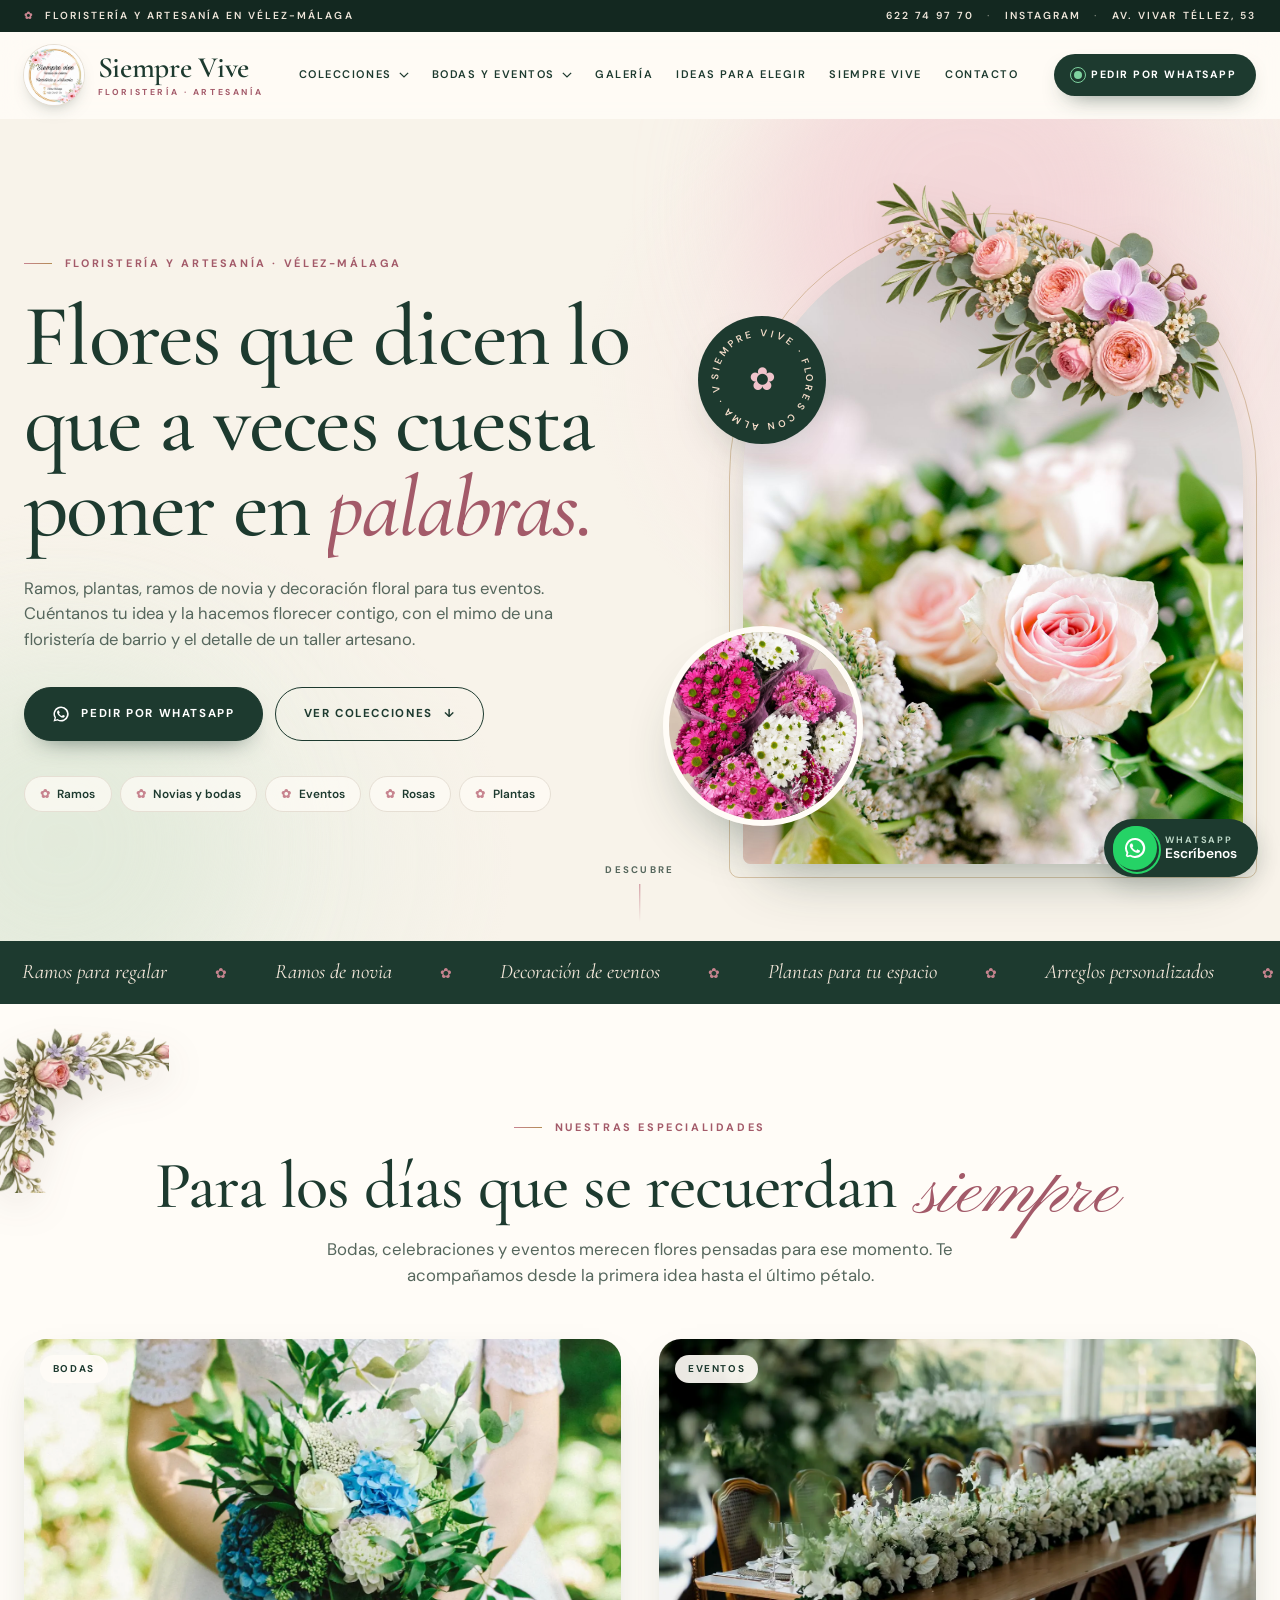
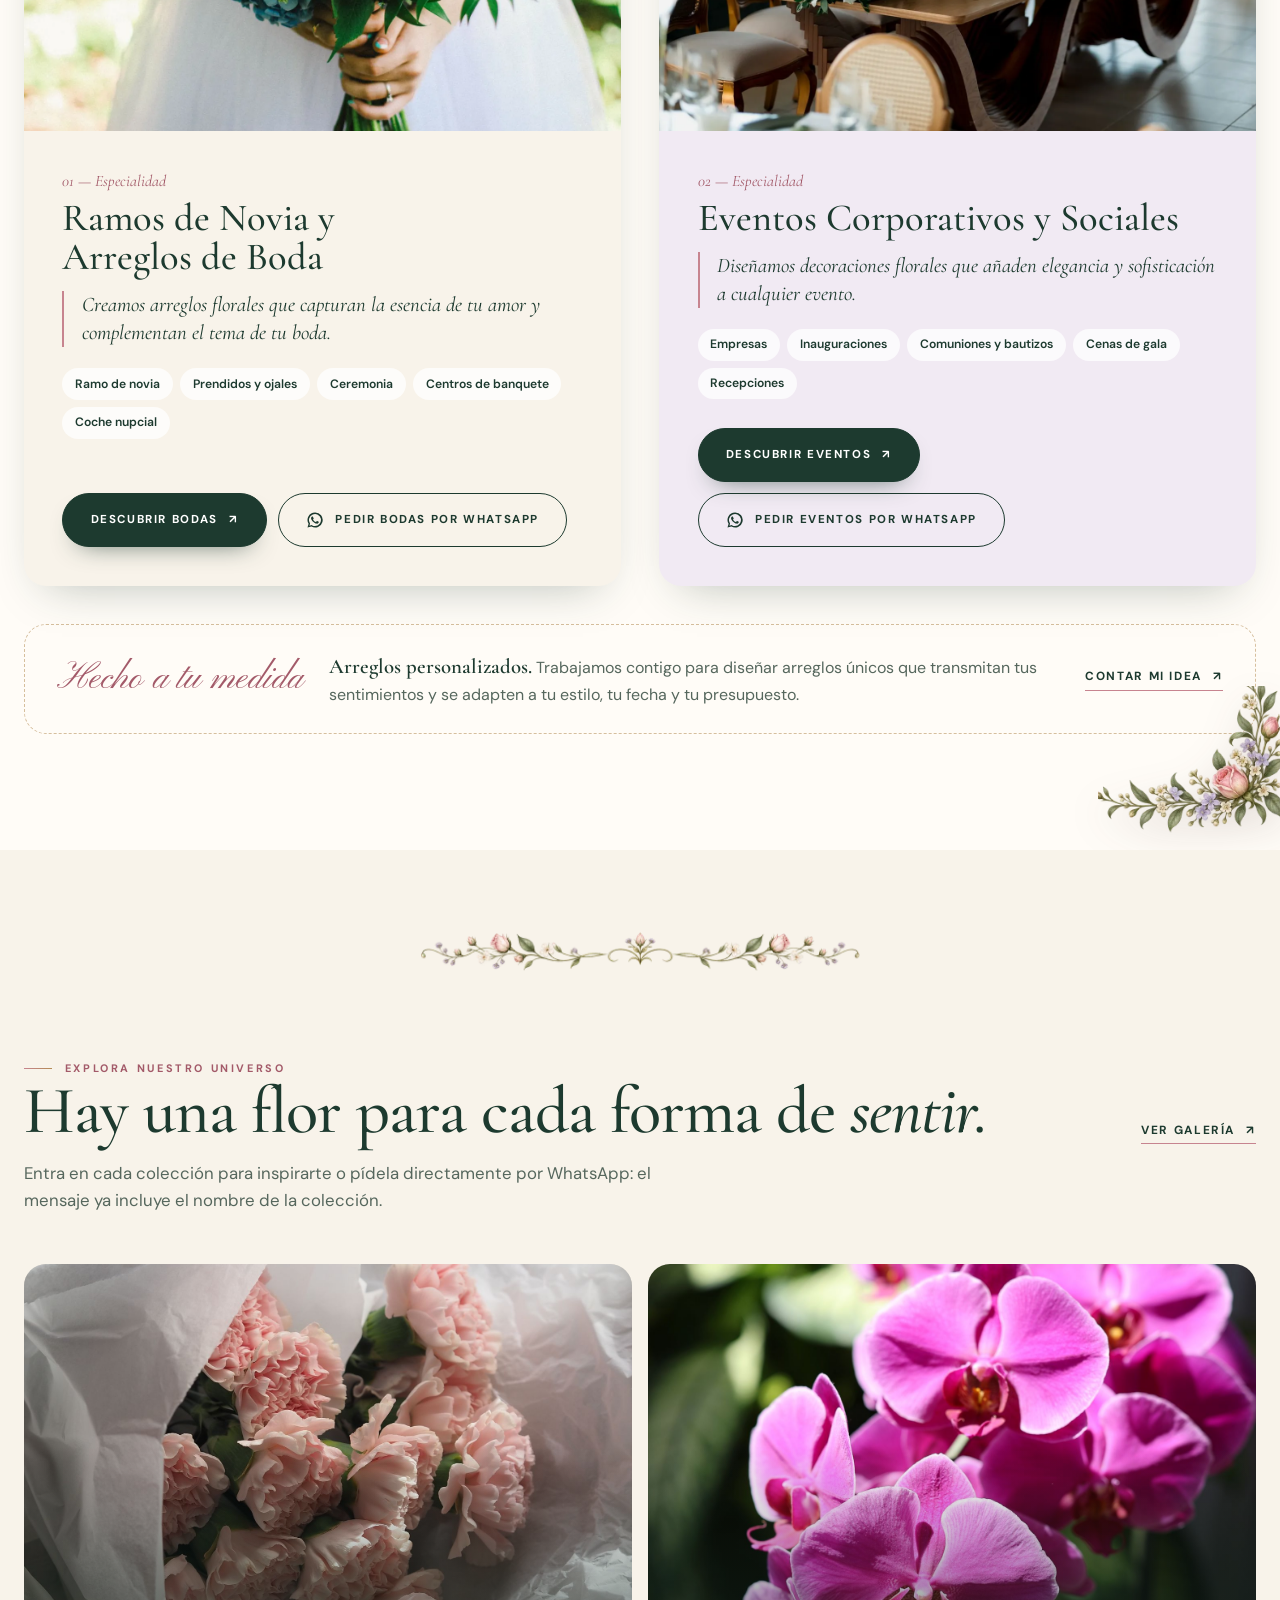
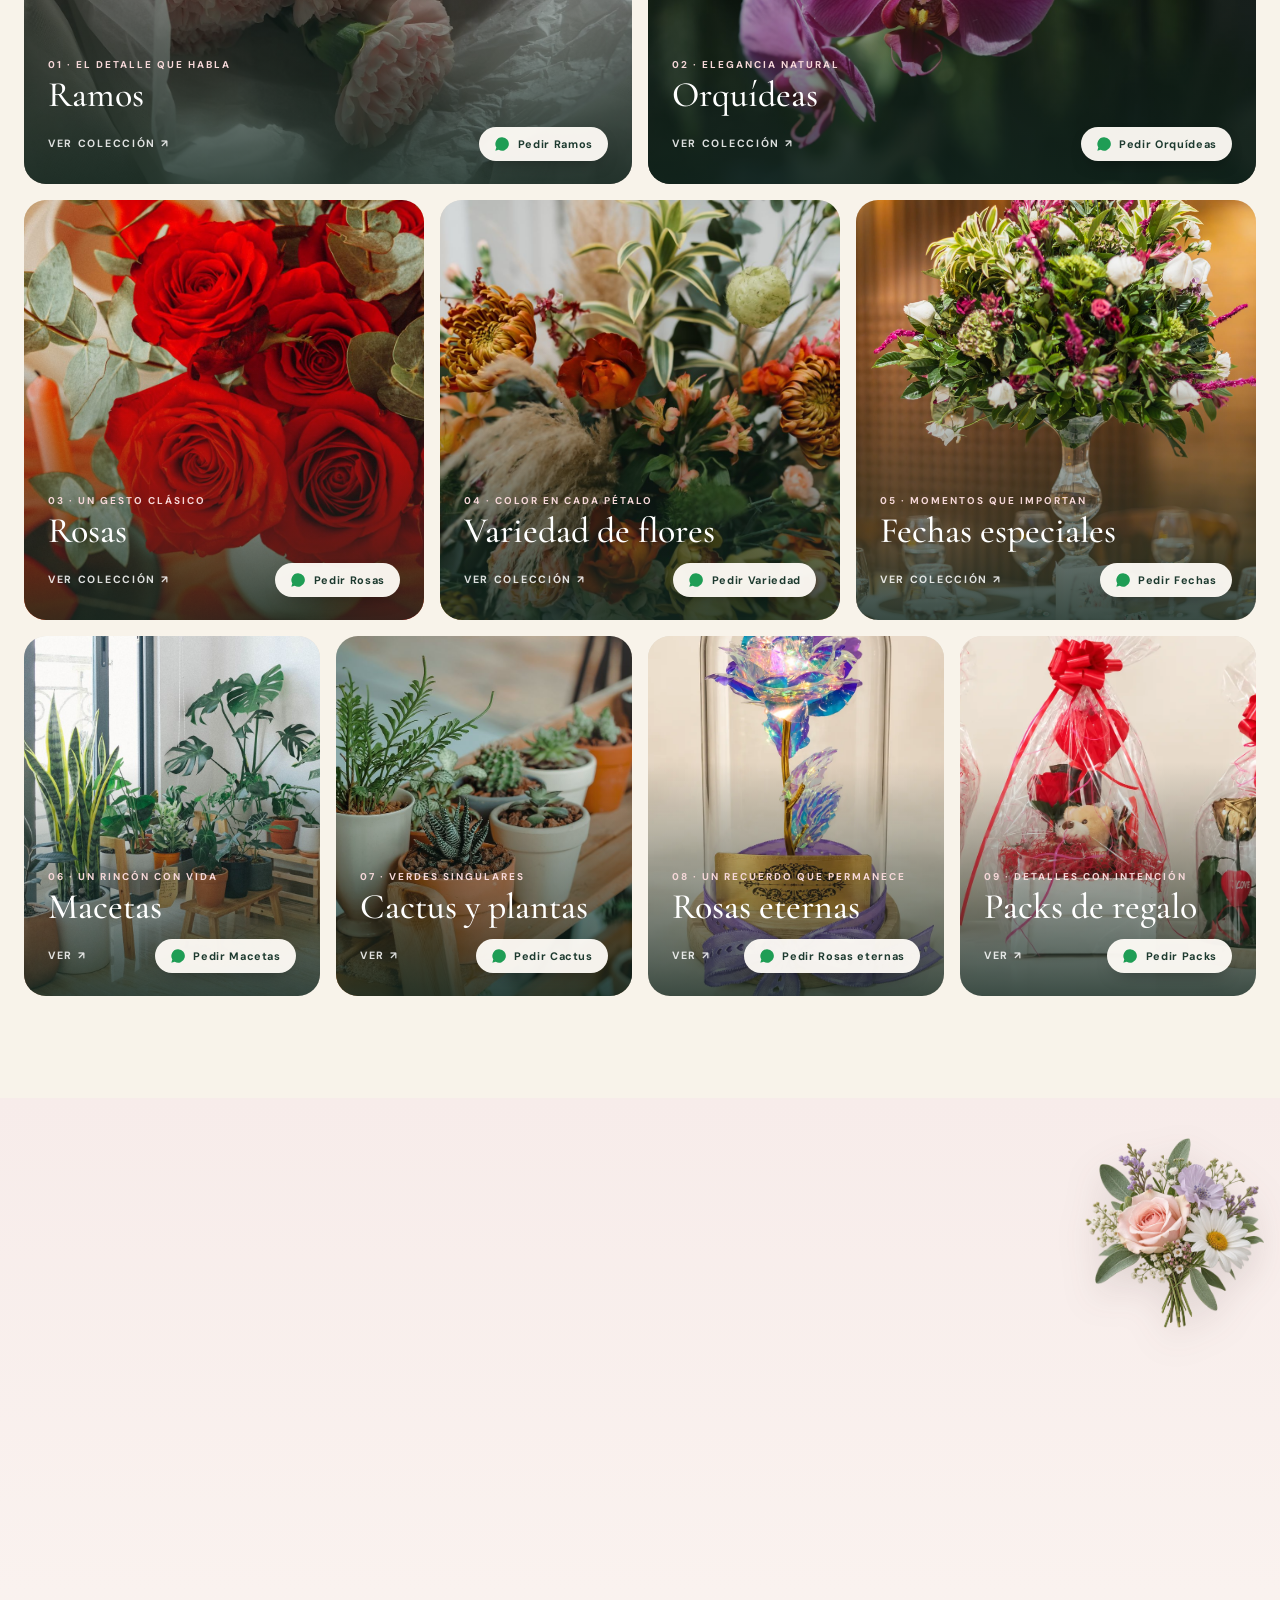
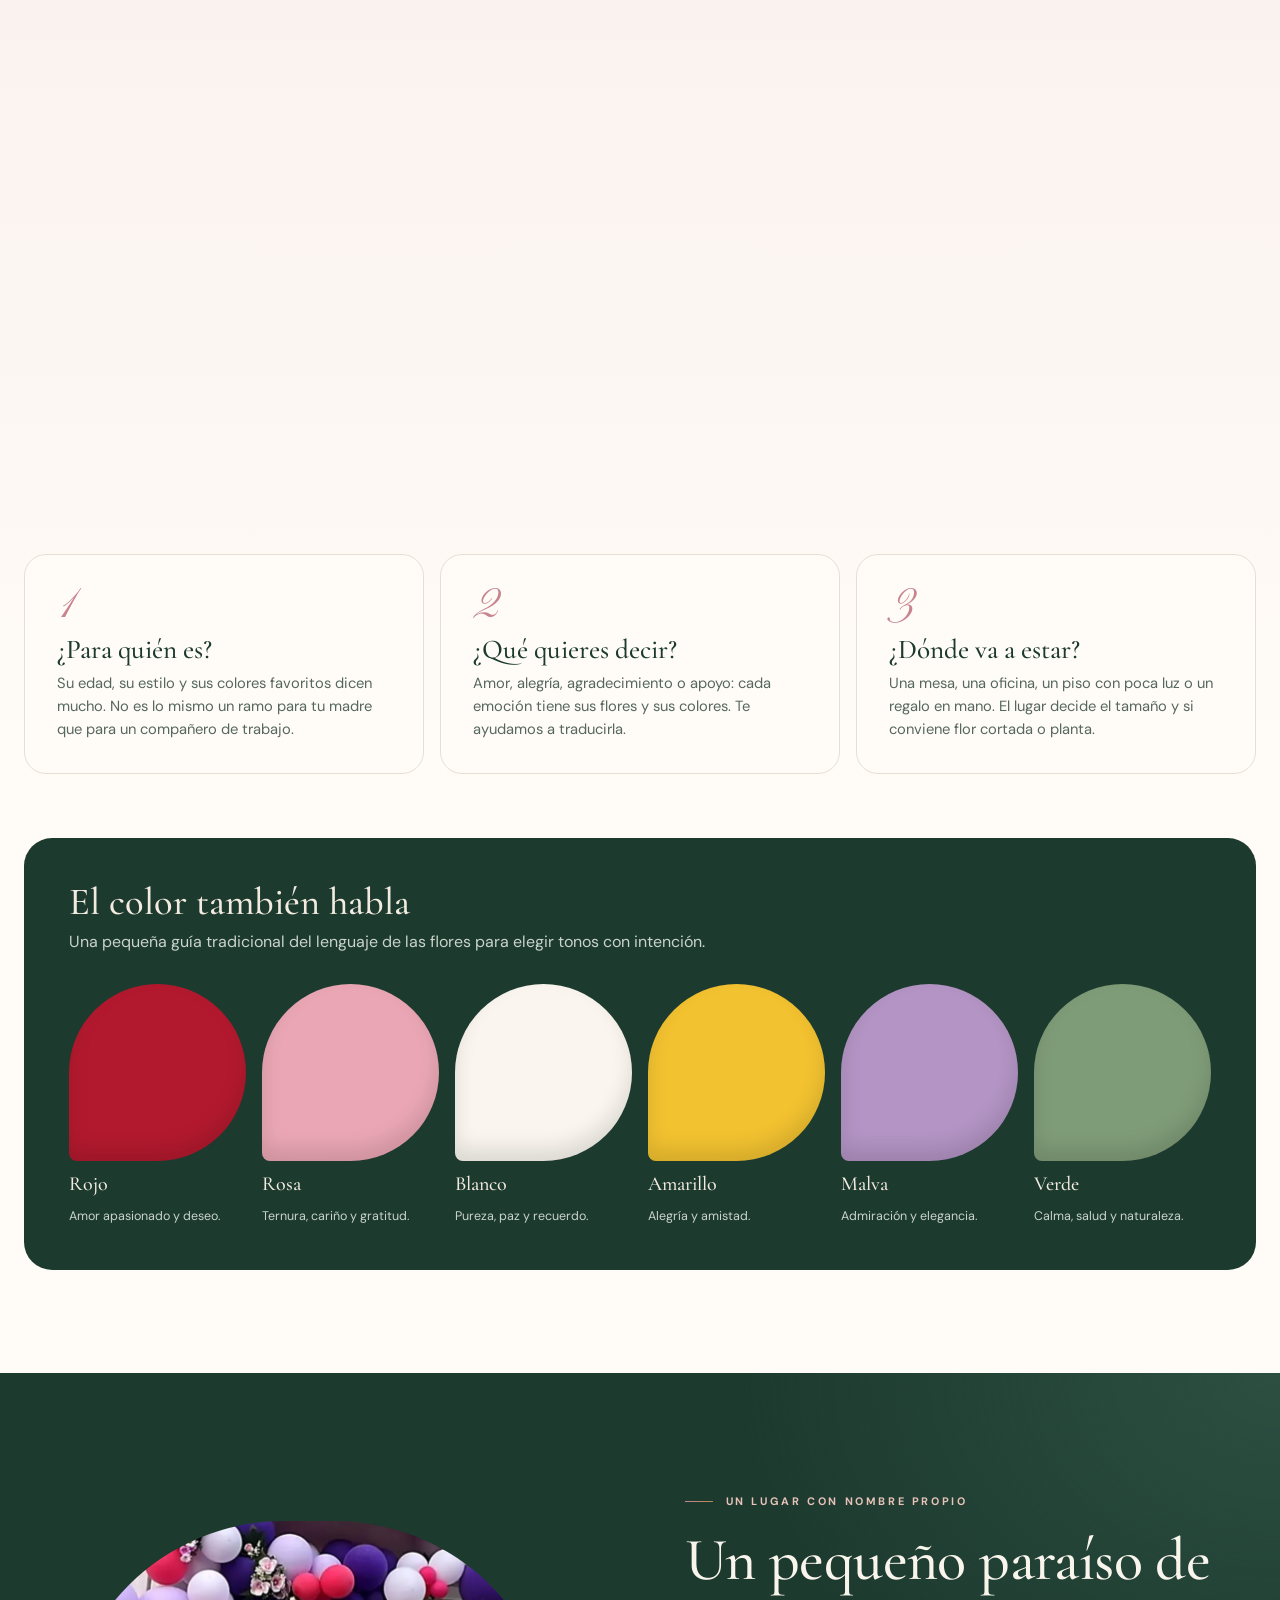
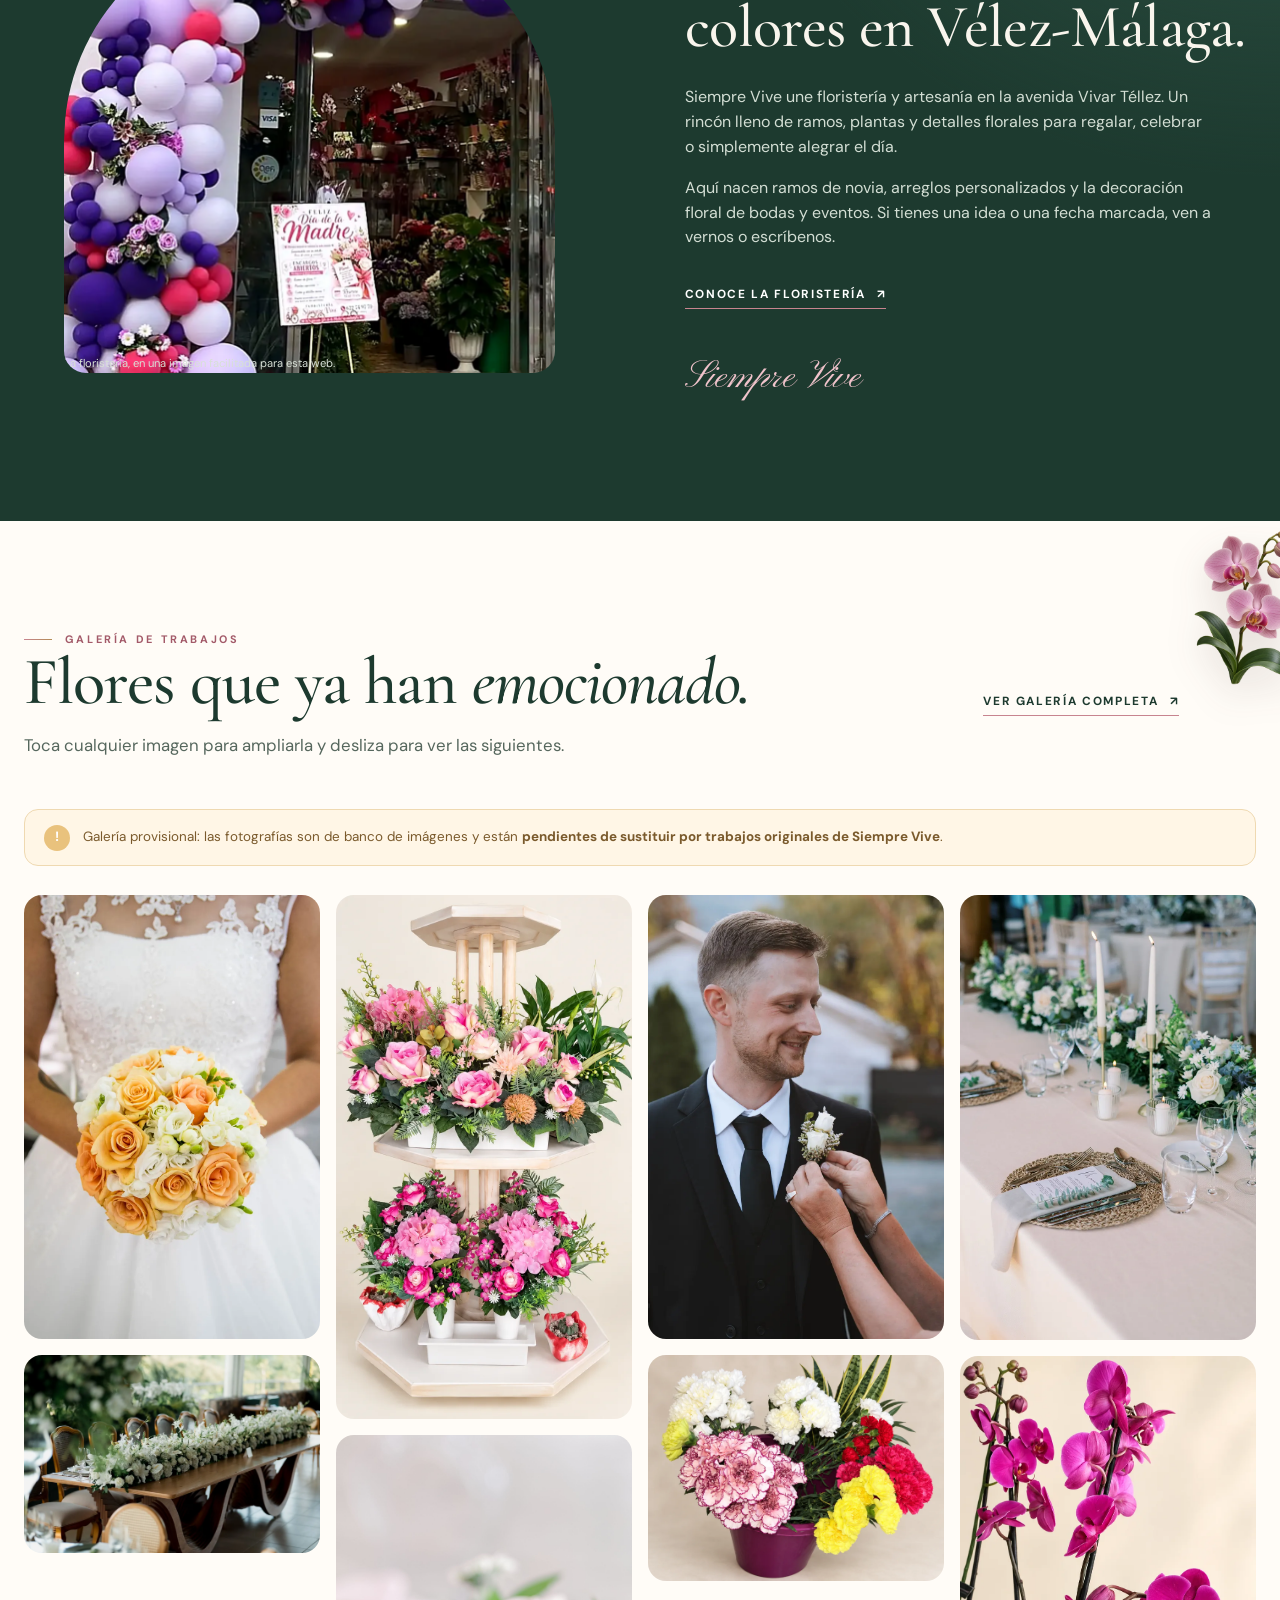
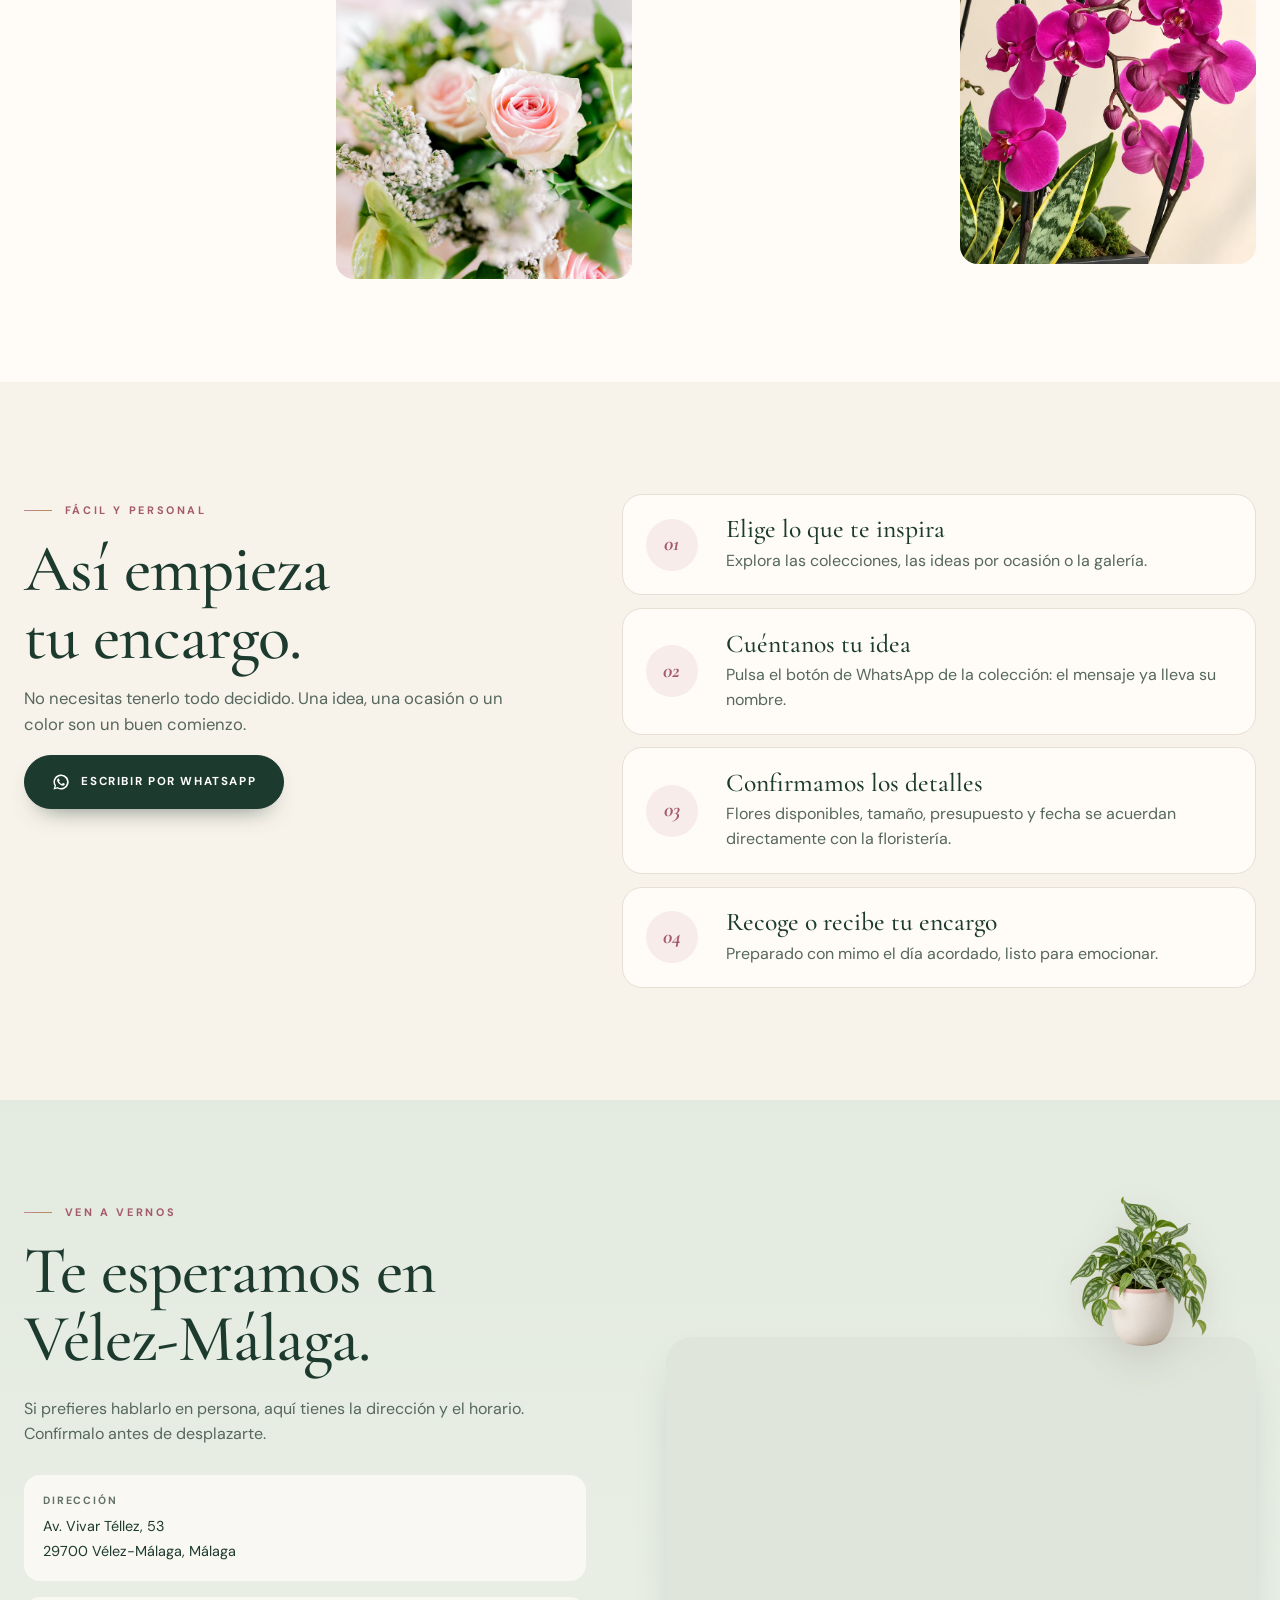
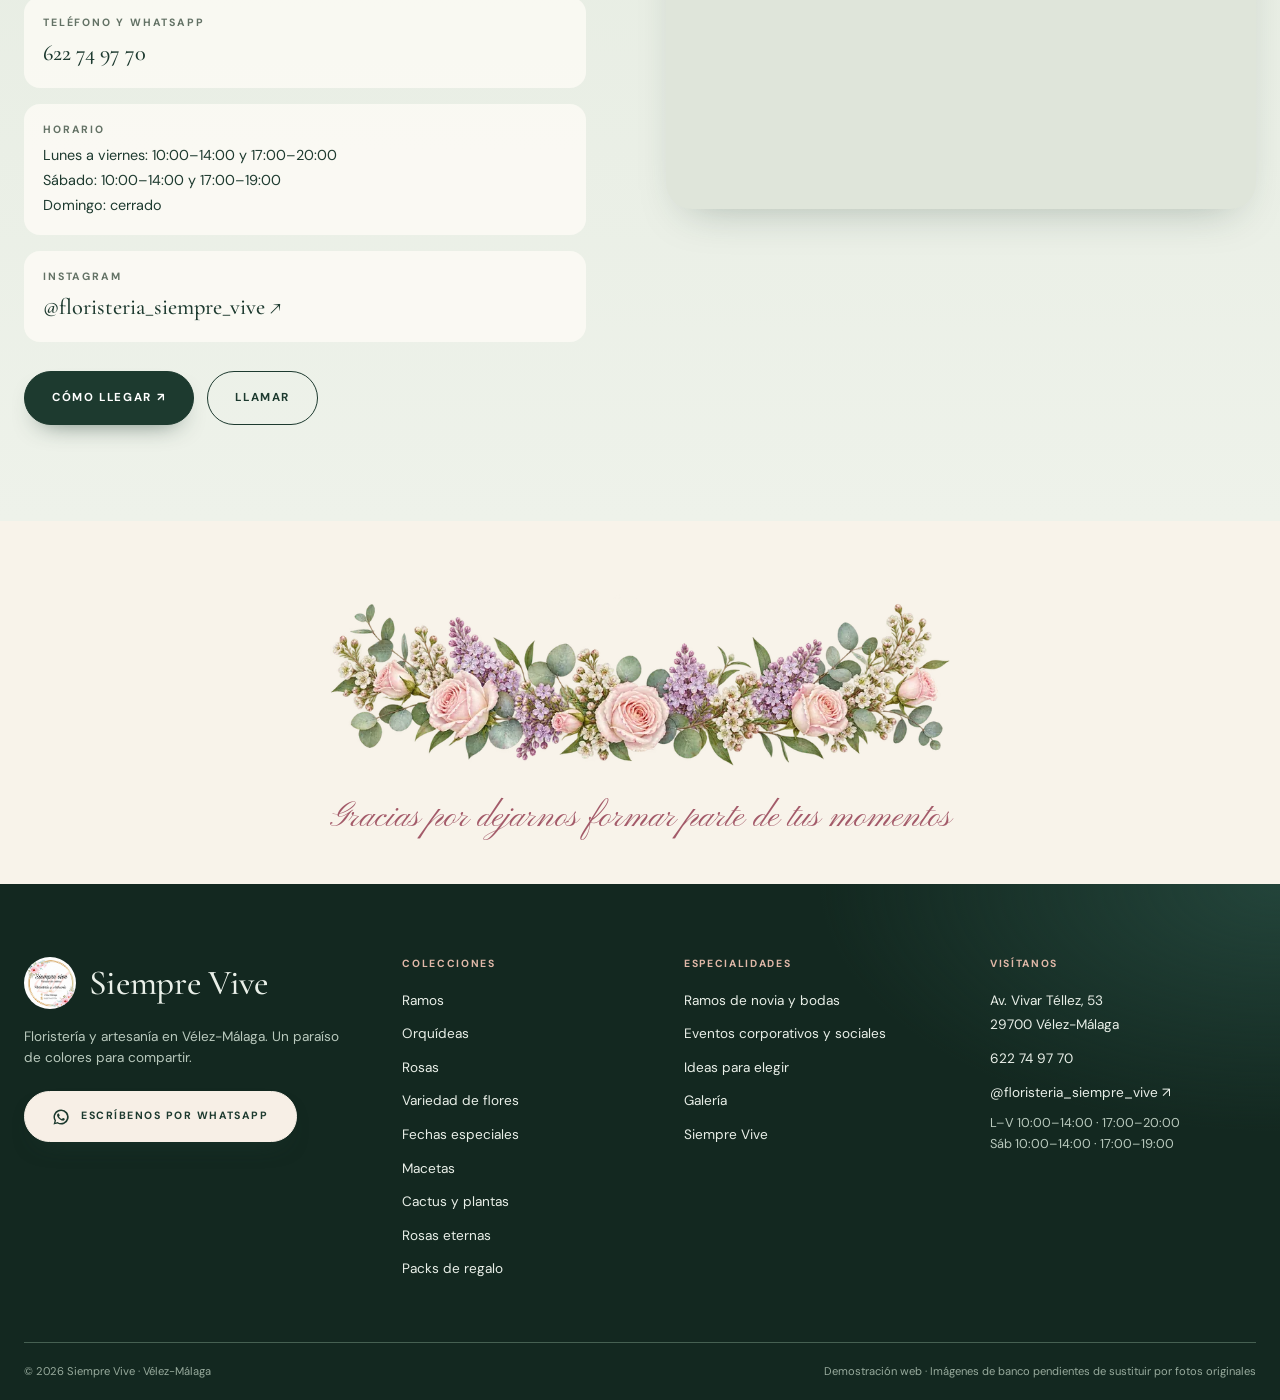
==== commit 55ad5bd6: "Arreglar menú móvil tras hacer scroll: la cabecera ya no usa transform Co-Authored-By: Claude Opus 5" ====
--- a/index.html
+++ b/index.html
@@ -8,8 +8,8 @@
   <meta name="theme-color" content="#1d3a2f">
   <meta property="og:type" content="website"><meta property="og:title" content="Floristería Siempre Vive · Vélez-Málaga"><meta property="og:description" content="Flores, plantas, bodas y eventos. Un paraíso de colores en Vélez-Málaga."><meta property="og:image" content="assets/images/ilustracion-07.webp">
   <link rel="preload" as="image" href="assets/images/ramos-color.jpg">
-  <link rel="preconnect" href="https://fonts.googleapis.com"><link rel="preconnect" href="https://fonts.gstatic.com" crossorigin><link rel="stylesheet" href="https://fonts.googleapis.com/css2?family=Cormorant+Garamond:ital,wght@0,400;0,500;0,600;1,400;1,500&amp;family=DM+Sans:wght@400;500;600;700&amp;family=Pinyon+Script&amp;display=swap"><link rel="stylesheet" href="assets/css/styles.css?v=09260100"><link rel="stylesheet" href="assets/css/premium.css?v=09260100">
-  <script defer src="assets/js/site.js?v=09260100"></script>
+  <link rel="preconnect" href="https://fonts.googleapis.com"><link rel="preconnect" href="https://fonts.gstatic.com" crossorigin><link rel="stylesheet" href="https://fonts.googleapis.com/css2?family=Cormorant+Garamond:ital,wght@0,400;0,500;0,600;1,400;1,500&amp;family=DM+Sans:wght@400;500;600;700&amp;family=Pinyon+Script&amp;display=swap"><link rel="stylesheet" href="assets/css/styles.css?v=09261057"><link rel="stylesheet" href="assets/css/premium.css?v=09261057">
+  <script defer src="assets/js/site.js?v=09261057"></script>
 </head>
 <body>
   <a class="skip-link" href="#contenido">Saltar al contenido</a>
--- a/assets/css/premium.css
+++ b/assets/css/premium.css
@@ -52,8 +52,8 @@
 /* =========================================================
    CABECERA
    ========================================================= */
-.site-header{position:fixed;top:0;left:0;right:0;z-index:100;background:none;box-shadow:none!important;transition:transform .5s var(--ease)}
-.site-header.is-scrolled{transform:translateY(calc(var(--topbar) * -1))}
+.site-header{position:fixed;top:0;left:0;right:0;z-index:100;background:none;box-shadow:none!important;transition:top .5s var(--ease)}
+.site-header.is-scrolled{top:calc(var(--topbar) * -1)}
 .topbar{height:var(--topbar);background:var(--forest-deep);color:#efe6da;font-size:.64rem;letter-spacing:.2em}
 .topbar-inner{height:100%;min-height:0}
 .topbar-msg span{color:var(--rose);margin-right:.35rem}
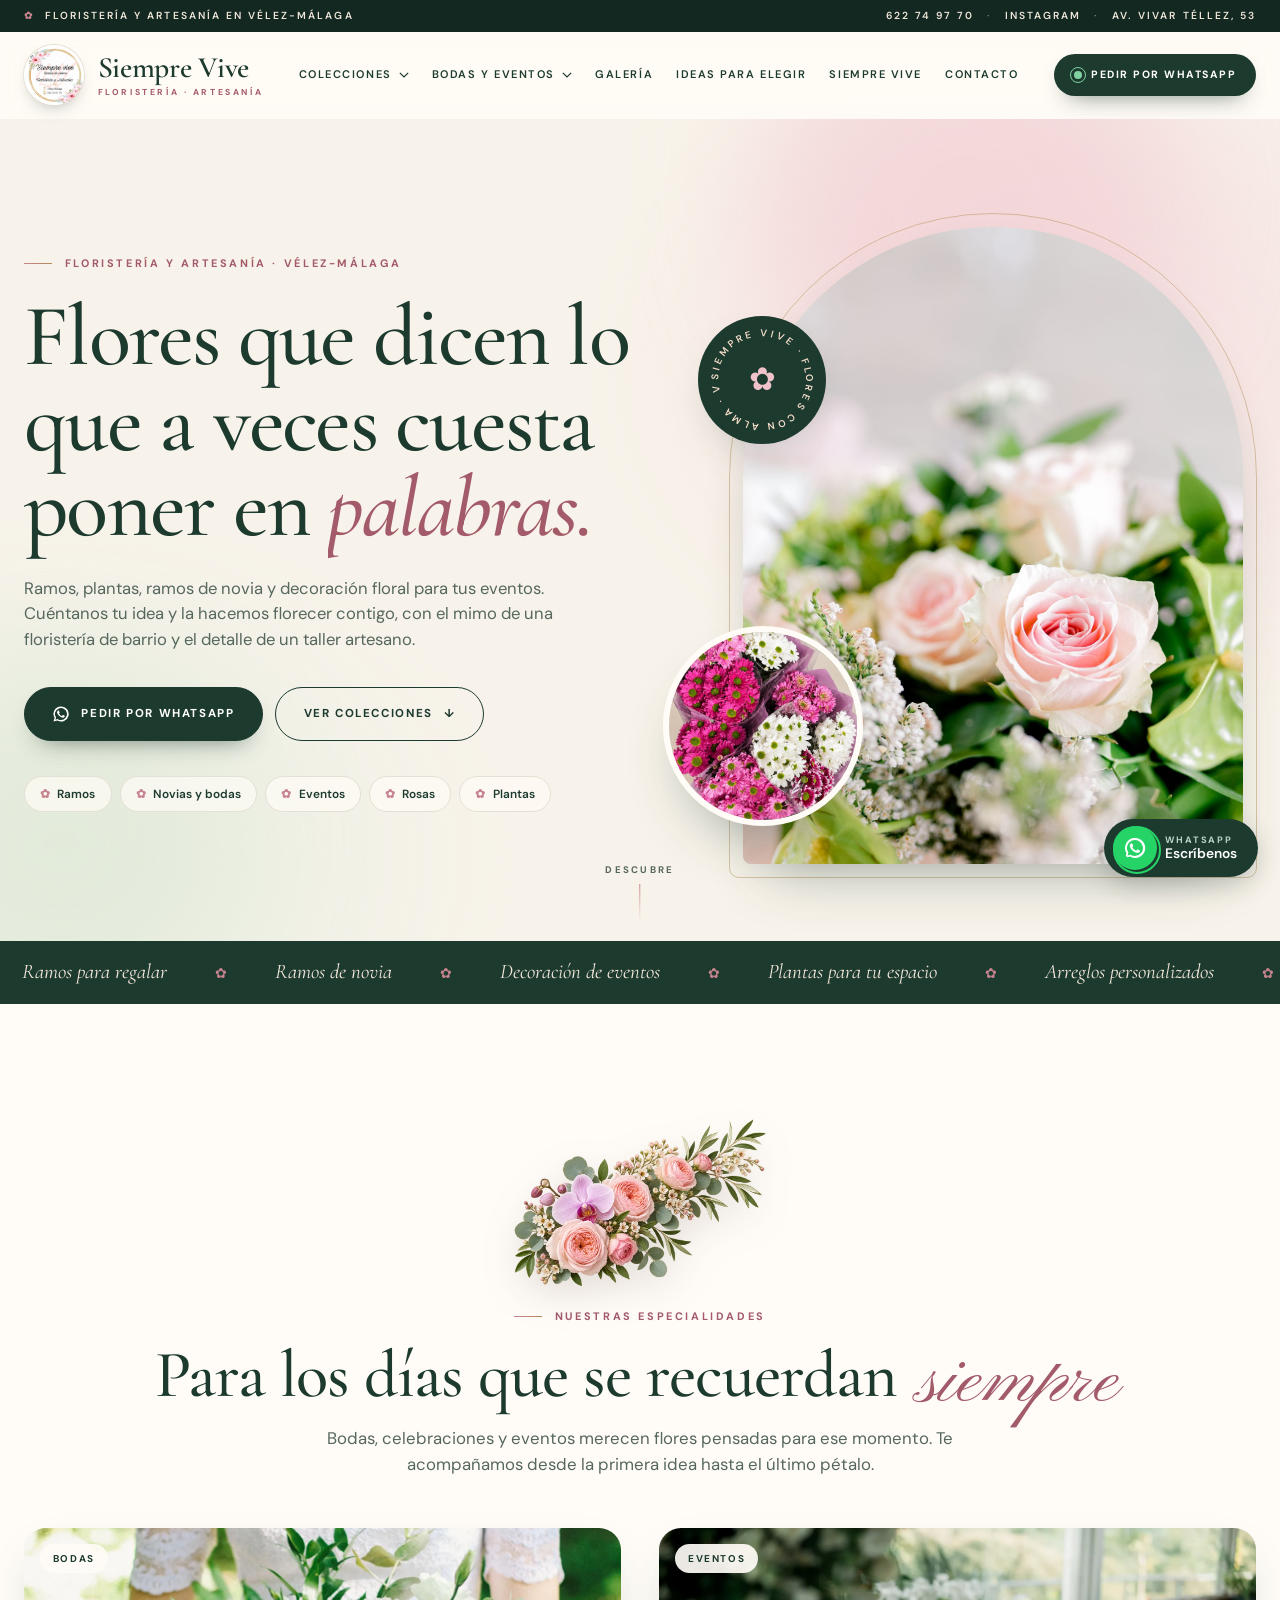
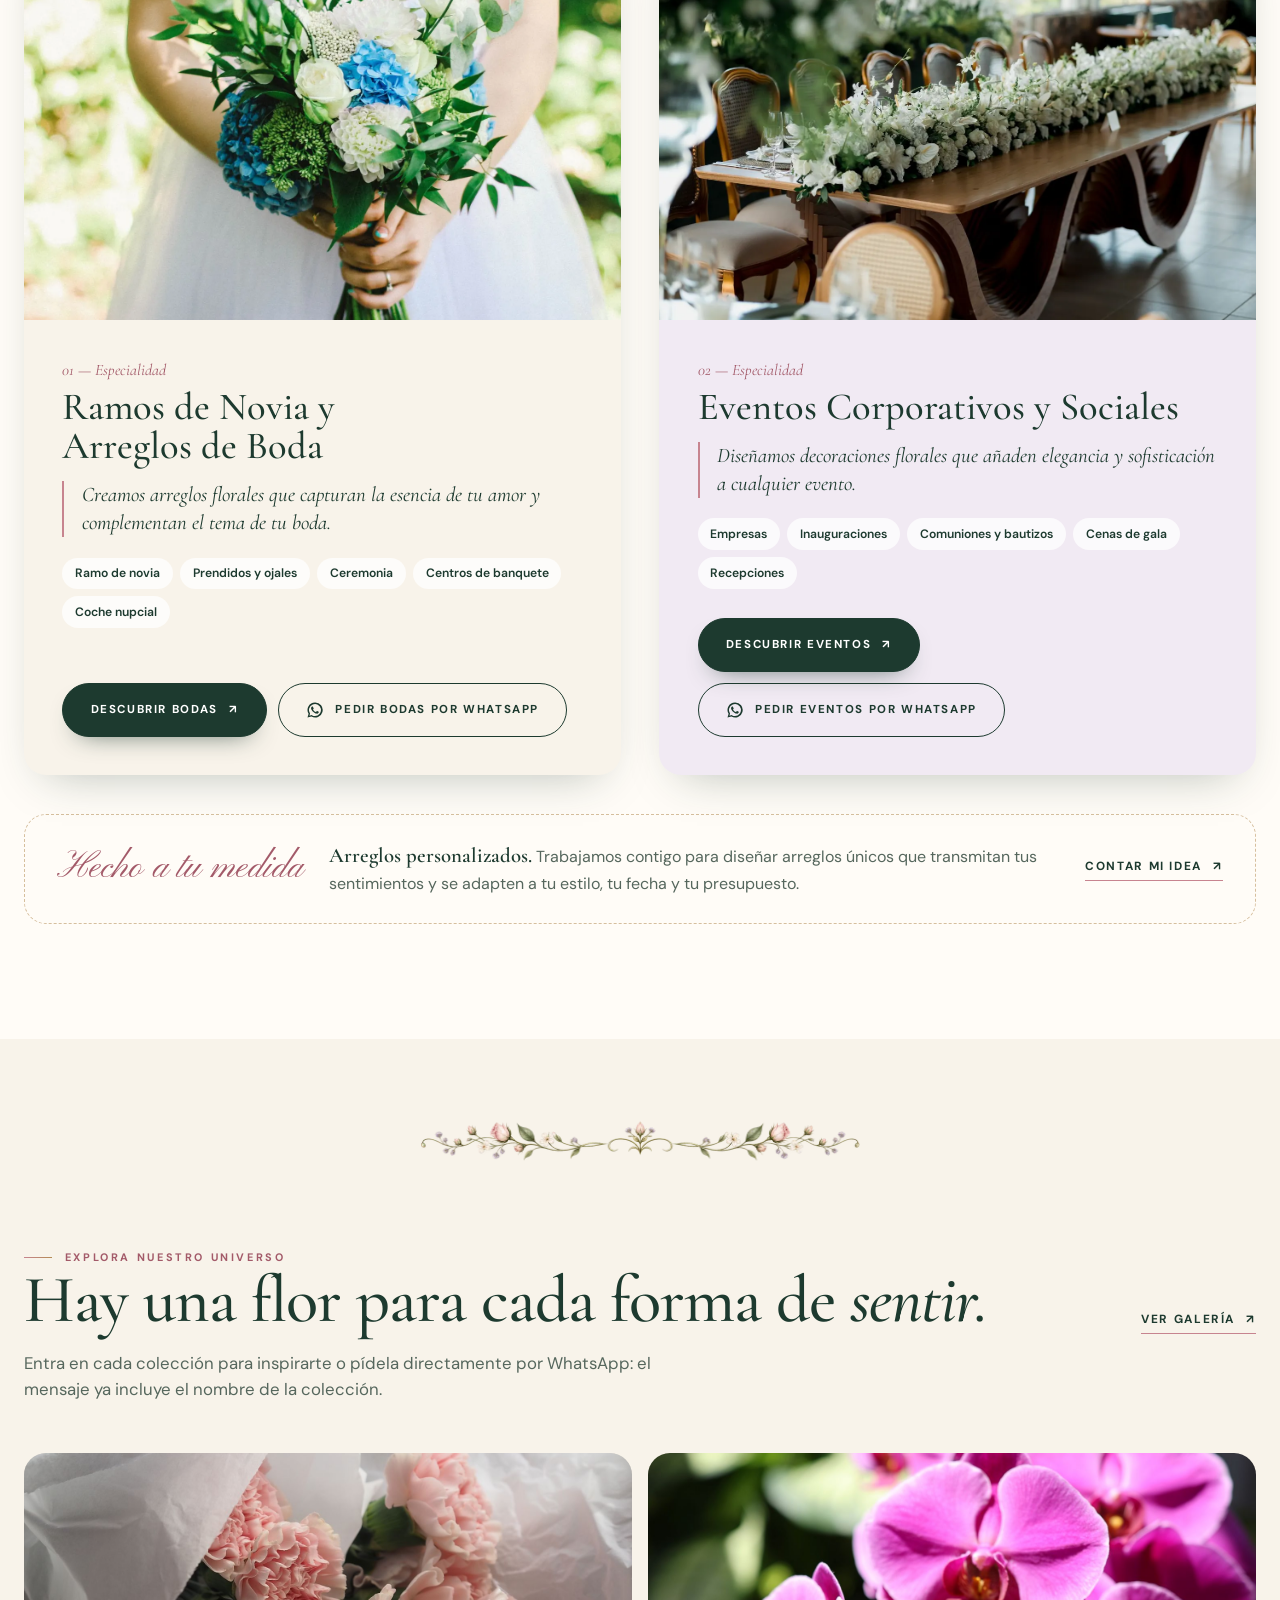
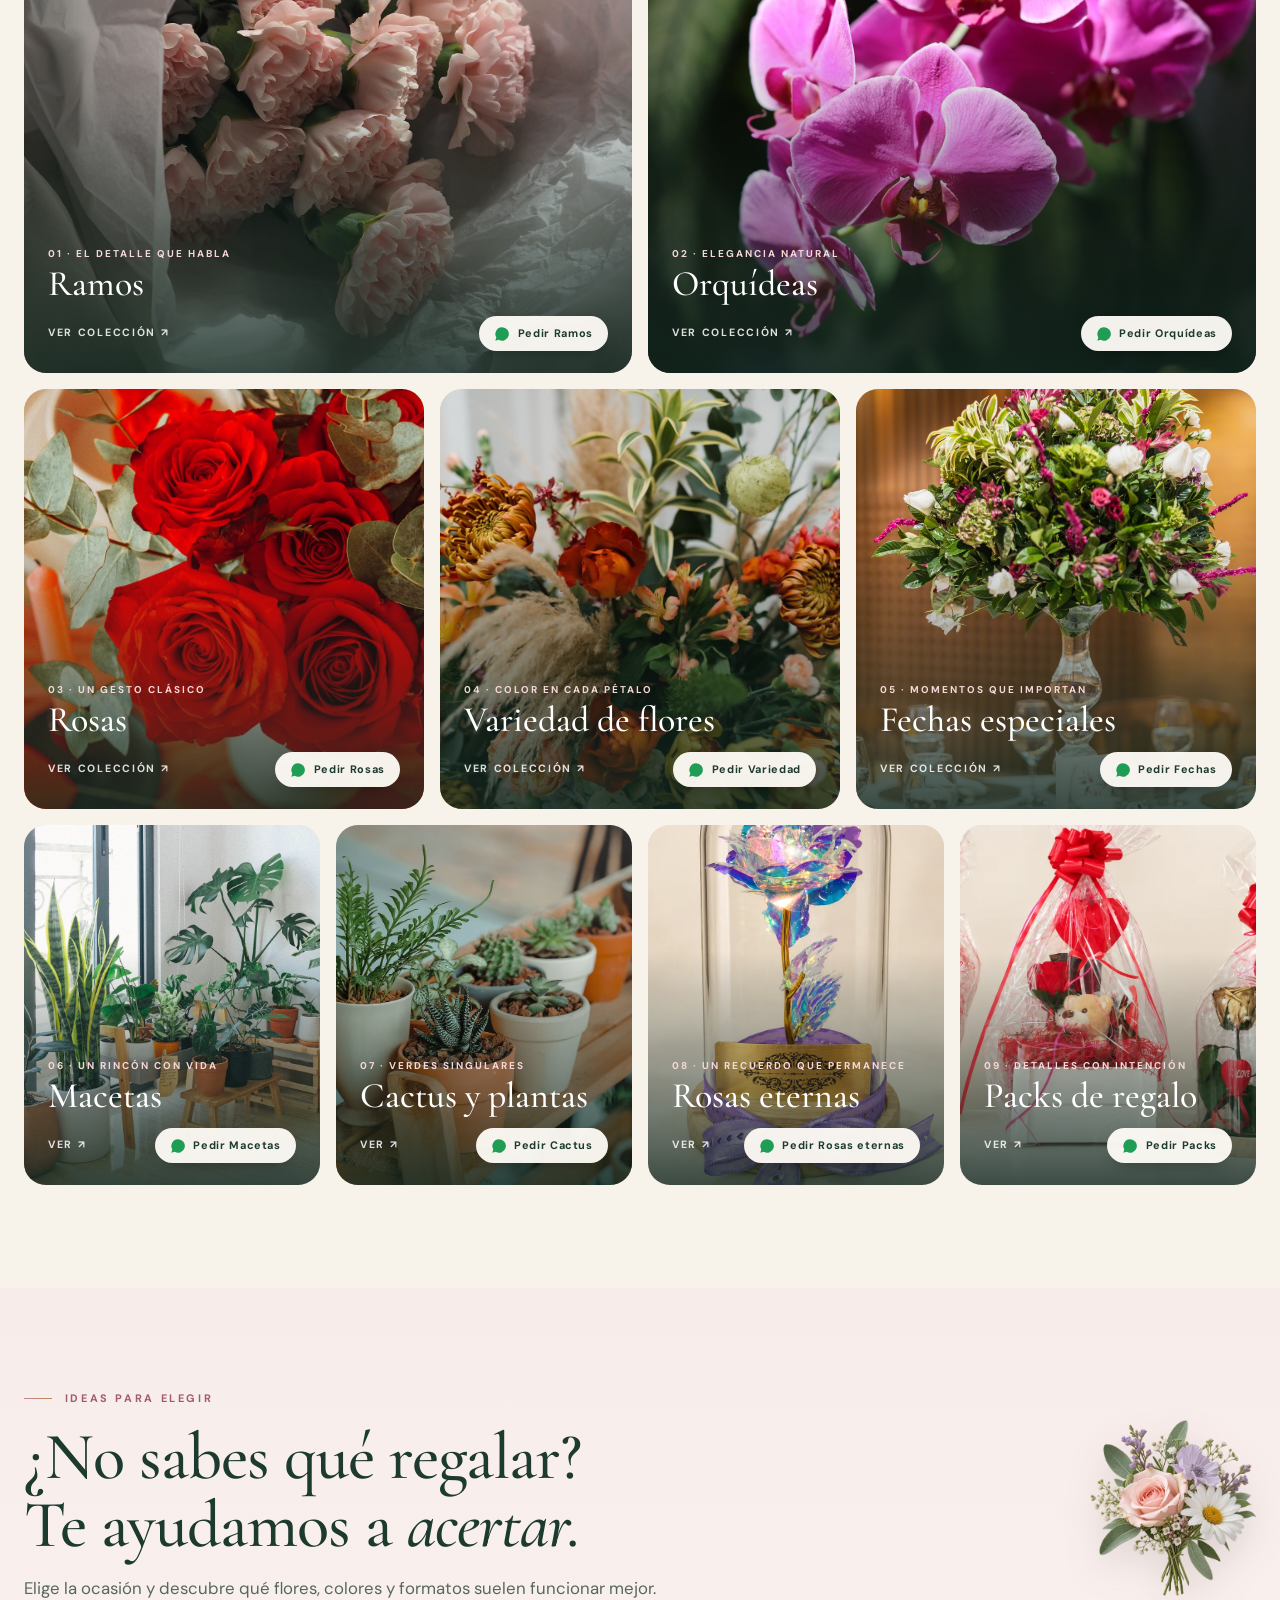
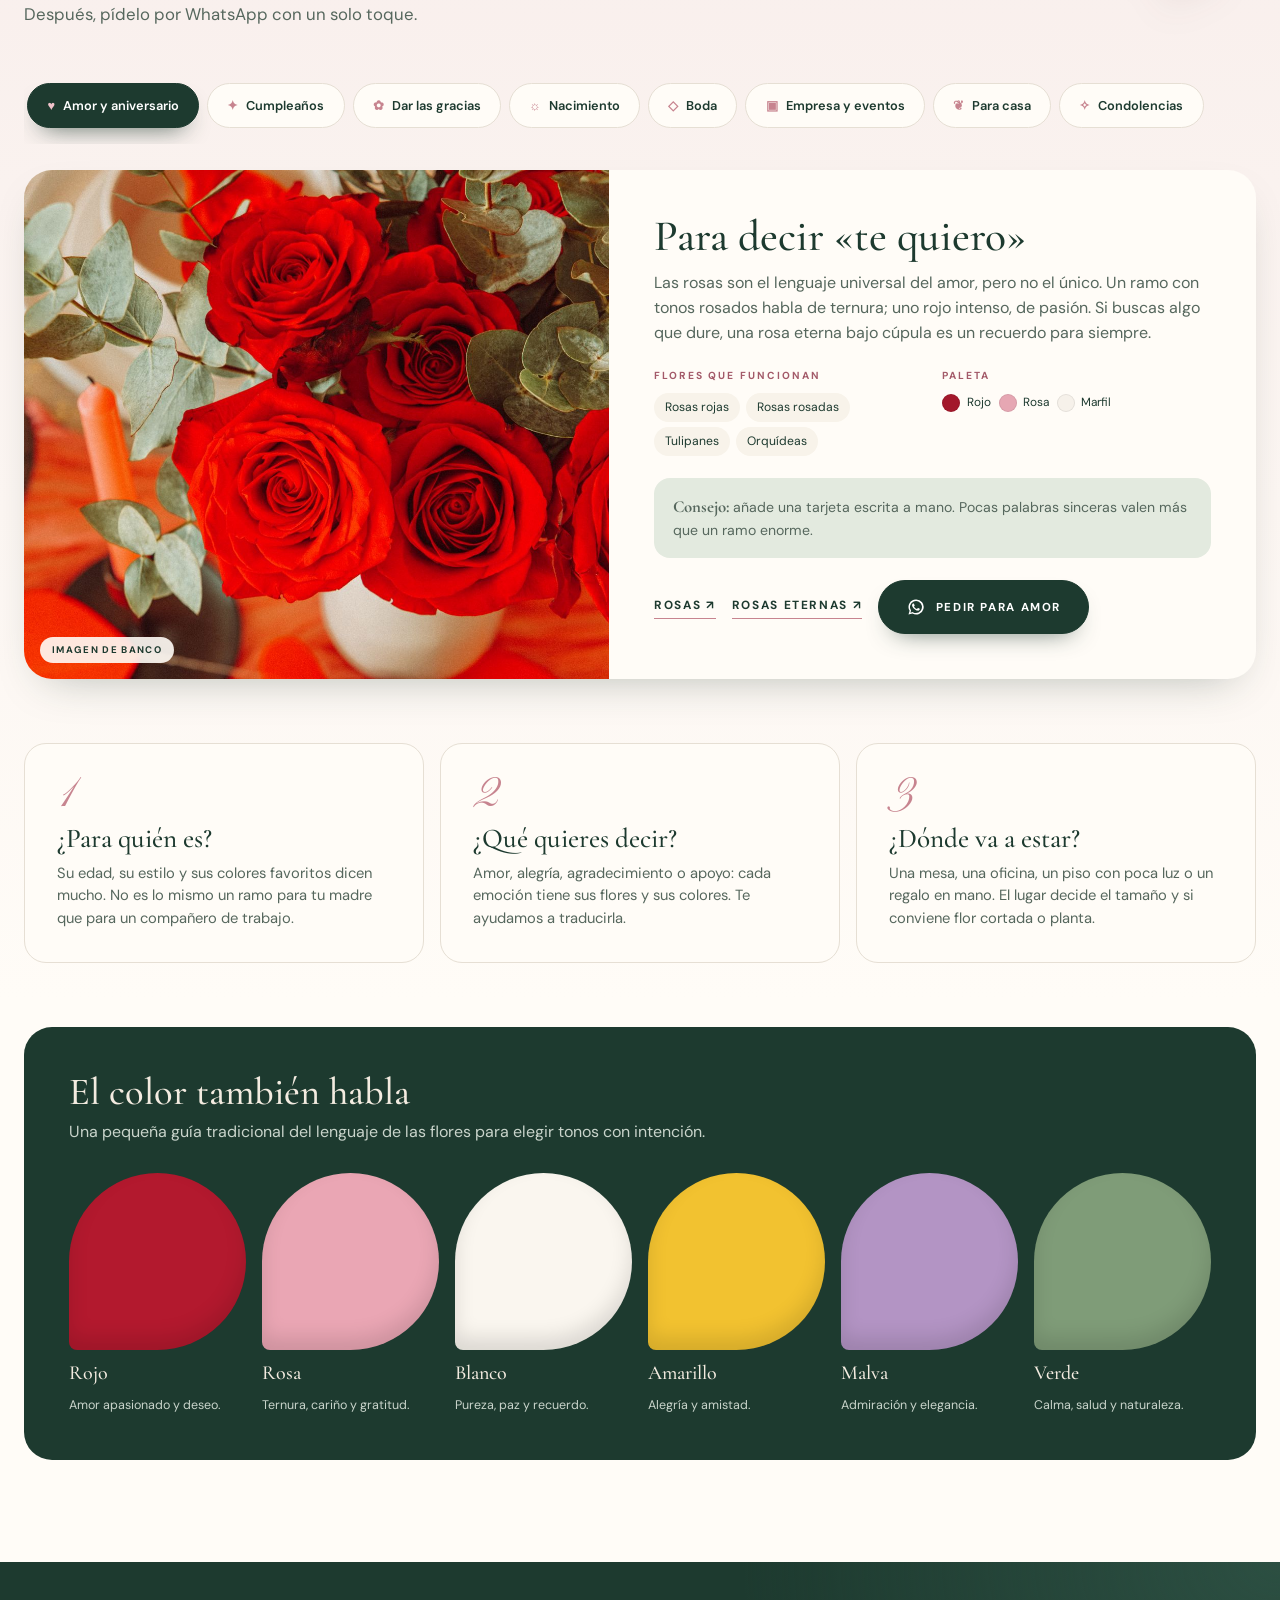
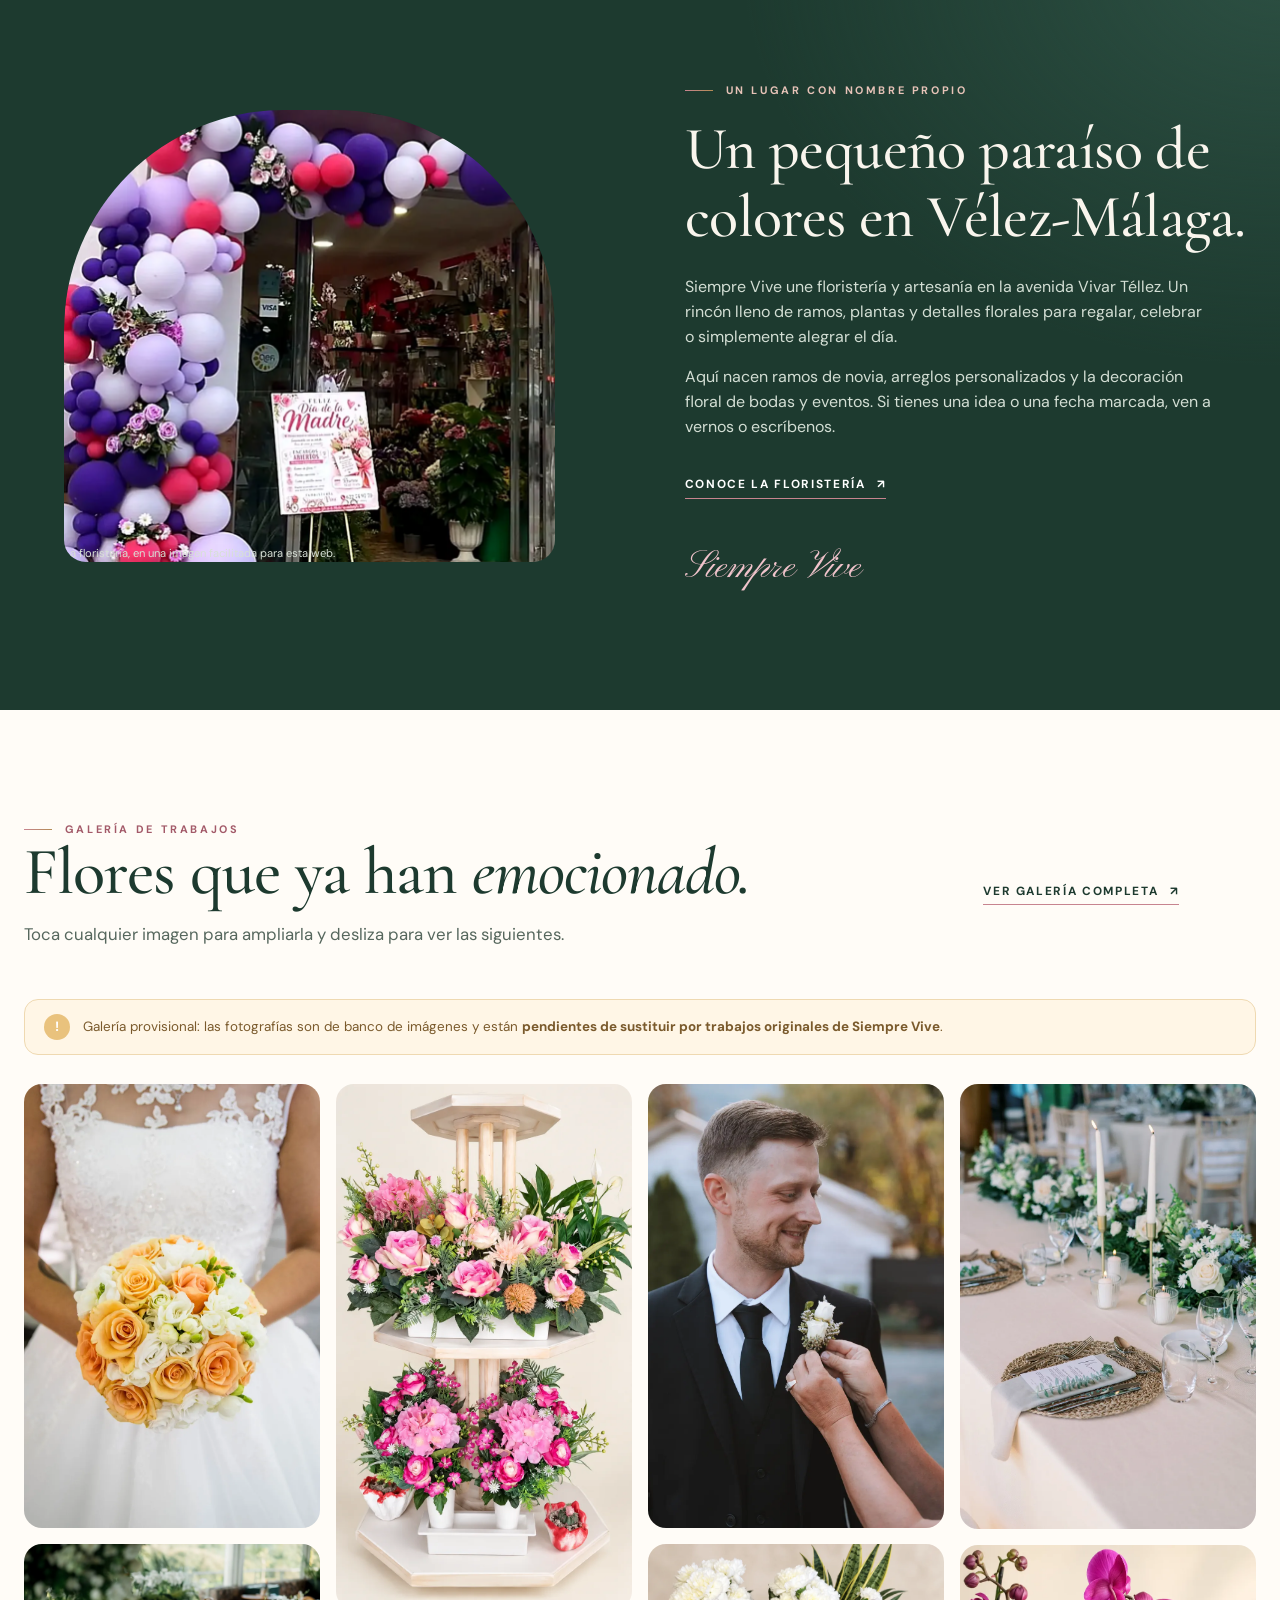
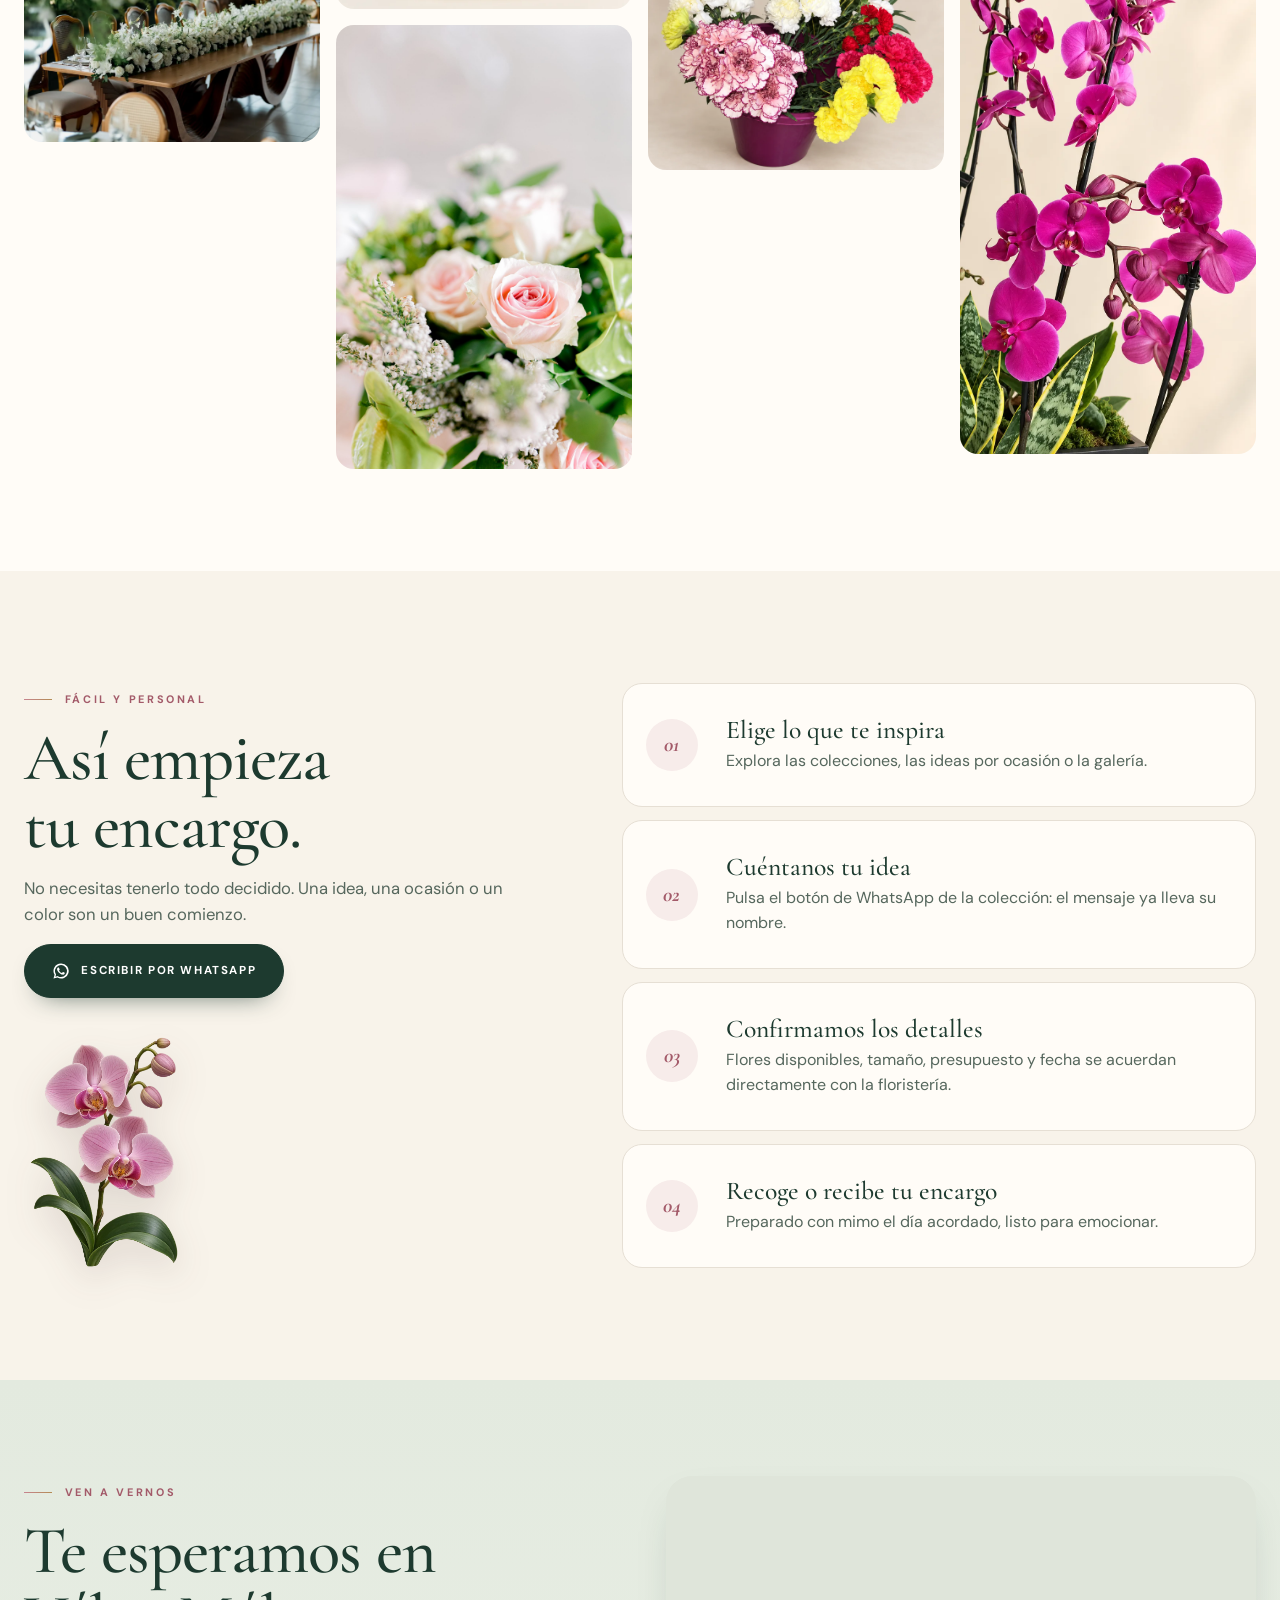
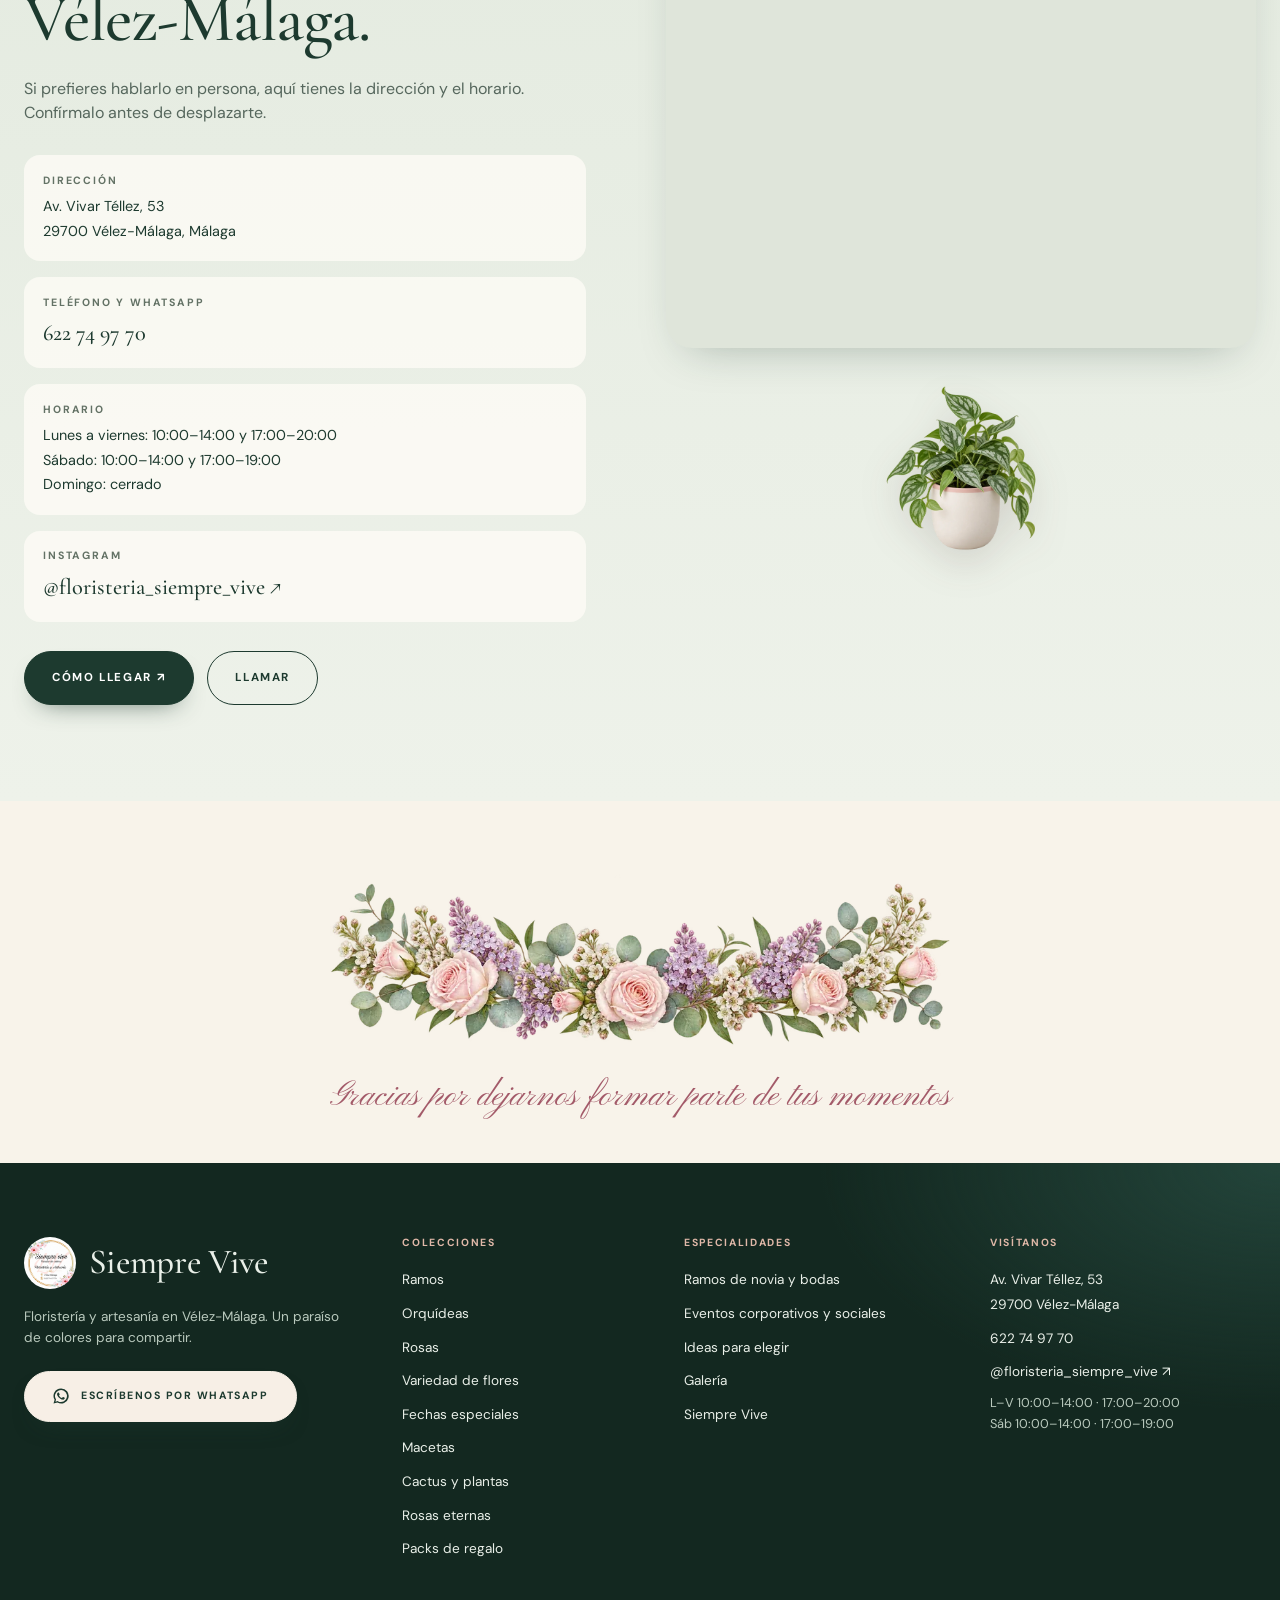
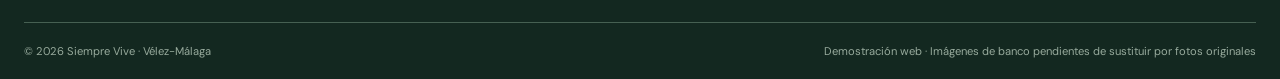
==== commit ea1f425a: "Adornos florales en su propio espacio: fuera de fotos, títulos y botones Co-Authored-By: Claude Opus" ====
--- a/index.html
+++ b/index.html
@@ -8,8 +8,8 @@
   <meta name="theme-color" content="#1d3a2f">
   <meta property="og:type" content="website"><meta property="og:title" content="Floristería Siempre Vive · Vélez-Málaga"><meta property="og:description" content="Flores, plantas, bodas y eventos. Un paraíso de colores en Vélez-Málaga."><meta property="og:image" content="assets/images/ilustracion-07.webp">
   <link rel="preload" as="image" href="assets/images/ramos-color.jpg">
-  <link rel="preconnect" href="https://fonts.googleapis.com"><link rel="preconnect" href="https://fonts.gstatic.com" crossorigin><link rel="stylesheet" href="https://fonts.googleapis.com/css2?family=Cormorant+Garamond:ital,wght@0,400;0,500;0,600;1,400;1,500&amp;family=DM+Sans:wght@400;500;600;700&amp;family=Pinyon+Script&amp;display=swap"><link rel="stylesheet" href="assets/css/styles.css?v=09261057"><link rel="stylesheet" href="assets/css/premium.css?v=09261057">
-  <script defer src="assets/js/site.js?v=09261057"></script>
+  <link rel="preconnect" href="https://fonts.googleapis.com"><link rel="preconnect" href="https://fonts.gstatic.com" crossorigin><link rel="stylesheet" href="https://fonts.googleapis.com/css2?family=Cormorant+Garamond:ital,wght@0,400;0,500;0,600;1,400;1,500&amp;family=DM+Sans:wght@400;500;600;700&amp;family=Pinyon+Script&amp;display=swap"><link rel="stylesheet" href="assets/css/styles.css?v=09261107"><link rel="stylesheet" href="assets/css/premium.css?v=09261107">
+  <script defer src="assets/js/site.js?v=09261107"></script>
 </head>
 <body>
   <a class="skip-link" href="#contenido">Saltar al contenido</a>
@@ -37,7 +37,7 @@
     <button class="menu-toggle" type="button" aria-label="Abrir menú" aria-controls="mobile-menu" aria-expanded="false"><span></span><span></span><span></span></button>
   </div></div>
   <nav class="mobile-nav" id="mobile-menu" aria-label="Navegación móvil" inert>
-    <img class="mnav-orn mnav-orn-a" src="assets/images/adornos/esquina-sup.webp" alt="" aria-hidden="true">
+    
     <div class="mnav-head"><a class="brand" href="index.html"><img src="logo.jpeg" width="48" height="48" alt=""><span class="brand-name">Siempre Vive</span></a><button class="mnav-close" type="button" aria-label="Cerrar menú"><span></span><span></span></button></div>
     <div class="mnav-body">
       <div class="mnav-links">
@@ -75,8 +75,7 @@
           <div class="arch arch-main"><img src="assets/images/ramos-color.jpg" alt="Ramo de rosas rosadas y flores blancas, imagen de banco" fetchpriority="high"></div>
           <div class="arch-mini" data-parallax="-0.07"><img src="assets/images/ilustracion-07.webp" alt="Ramo de margaritas rosas y blancas, imagen ilustrativa" width="1025" height="1400"></div>
           <div class="badge-rotate" aria-hidden="true"><svg viewBox="0 0 120 120"><defs><path id="circ" d="M60,60 m-47,0 a47,47 0 1,1 94,0 a47,47 0 1,1 -94,0"/></defs><text><textPath href="#circ">Siempre Vive · flores con alma · Vélez ·</textPath></text></svg><b>✿</b></div>
-          <img class="orn orn-home-hero" src="assets/images/adornos/portada-esquina.webp" alt="" aria-hidden="true">
-        </div>
+          </div>
       </div>
       <a class="scroll-cue" href="#especialidades">Descubre</a>
     </section>
@@ -85,10 +84,8 @@
 
     <!-- ESPECIALIDADES -->
     <section class="specialties" id="especialidades" aria-labelledby="spec-title">
-      <img class="orn orn-spec-a" src="assets/images/adornos/esquina-sup.webp" alt="" aria-hidden="true" loading="lazy">
-      <img class="orn orn-spec-b" src="assets/images/adornos/esquina-inf.webp" alt="" aria-hidden="true" loading="lazy">
-      <div class="container">
-        <div class="sec-head center" data-reveal><span class="eyebrow">Nuestras especialidades</span><h2 class="section-heading" id="spec-title">Para los días que se recuerdan <span class="script-accent">siempre</span></h2><p>Bodas, celebraciones y eventos merecen flores pensadas para ese momento. Te acompañamos desde la primera idea hasta el último pétalo.</p></div>
+      <div class="container">
+        <div class="sec-head center" data-reveal><img class="orn orn-crown orn-crown-wide" src="assets/images/adornos/portada-esquina.webp" alt="" aria-hidden="true" loading="lazy"><span class="eyebrow">Nuestras especialidades</span><h2 class="section-heading" id="spec-title">Para los días que se recuerdan <span class="script-accent">siempre</span></h2><p>Bodas, celebraciones y eventos merecen flores pensadas para ese momento. Te acompañamos desde la primera idea hasta el último pétalo.</p></div>
         <div class="spec-grid">
           <article class="spec-card" data-reveal="left">
             <a class="spec-media" href="bodas.html" tabindex="-1" aria-hidden="true"><img src="assets/images/banco/novia-manos.webp" alt="" loading="lazy"><span class="tag">Bodas</span></a>
@@ -137,9 +134,8 @@
 
     <!-- IDEAS PARA ELEGIR -->
     <section class="ideas" id="ideas" aria-labelledby="ideas-title">
-      <img class="orn orn-ideas" src="assets/images/adornos/variedad.webp" alt="" aria-hidden="true" loading="lazy">
-      <div class="container">
-        <div class="sec-head" data-reveal><span class="eyebrow">Ideas para elegir</span><h2 class="section-heading" id="ideas-title">¿No sabes qué regalar? Te ayudamos a <em>acertar.</em></h2><p>Elige la ocasión y descubre qué flores, colores y formatos suelen funcionar mejor. Después, pídelo por WhatsApp con un solo toque.</p></div>
+      <div class="container">
+        <div class="sec-head with-orn" data-reveal><div><span class="eyebrow">Ideas para elegir</span><h2 class="section-heading" id="ideas-title">¿No sabes qué regalar? Te ayudamos a <em>acertar.</em></h2><p>Elige la ocasión y descubre qué flores, colores y formatos suelen funcionar mejor. Después, pídelo por WhatsApp con un solo toque.</p></div><img class="orn orn-side" src="assets/images/adornos/variedad.webp" alt="" aria-hidden="true" loading="lazy"></div>
         <div class="ideas-tabs" data-tabs data-reveal>
           <div class="tab-list" role="tablist" aria-label="Ocasiones">
             <button role="tab" id="tab-amor" aria-controls="idea-amor" aria-selected="true" tabindex="0"><i aria-hidden="true">♥</i>Amor y aniversario</button>
@@ -236,7 +232,6 @@
 
     <!-- GALERÍA -->
     <section class="gallery-home" id="galeria" aria-labelledby="gal-title">
-      <img class="orn orn-band-r" src="assets/images/adornos/orquideas.webp" alt="" aria-hidden="true" loading="lazy">
       <div class="container">
         <div class="sec-head split" data-reveal><div><span class="eyebrow">Galería de trabajos</span><h2 class="section-heading" id="gal-title">Flores que ya han <em>emocionado.</em></h2></div><a class="text-link" href="galeria.html">Ver galería completa <span aria-hidden="true">↗</span></a><p>Toca cualquier imagen para ampliarla y desliza para ver las siguientes.</p></div>
         <p class="pending-note" data-reveal><span>Galería provisional: las fotografías son de banco de imágenes y están <strong>pendientes de sustituir por trabajos originales de Siempre Vive</strong>.</span></p>
@@ -254,7 +249,7 @@
     </section>
 
     <!-- CÓMO ENCARGAR -->
-    <section class="how container" id="como-encargar" aria-labelledby="how-title"><div class="how-inner"><div data-reveal><span class="eyebrow">Fácil y personal</span><h2 class="section-heading" id="how-title">Así empieza tu encargo.</h2><p class="section-intro">No necesitas tenerlo todo decidido. Una idea, una ocasión o un color son un buen comienzo.</p><a class="button" href="https://wa.me/34622749770" data-wa="" target="_blank" rel="noopener noreferrer">Escribir por WhatsApp</a></div><div class="steps" data-stagger><div class="step"><span>01</span><div><h3>Elige lo que te inspira</h3><p>Explora las colecciones, las ideas por ocasión o la galería.</p></div></div><div class="step"><span>02</span><div><h3>Cuéntanos tu idea</h3><p>Pulsa el botón de WhatsApp de la colección: el mensaje ya lleva su nombre.</p></div></div><div class="step"><span>03</span><div><h3>Confirmamos los detalles</h3><p>Flores disponibles, tamaño, presupuesto y fecha se acuerdan directamente con la floristería.</p></div></div><div class="step"><span>04</span><div><h3>Recoge o recibe tu encargo</h3><p>Preparado con mimo el día acordado, listo para emocionar.</p></div></div></div></div></section>
+    <section class="how container" id="como-encargar" aria-labelledby="how-title"><div class="how-inner"><div data-reveal><span class="eyebrow">Fácil y personal</span><h2 class="section-heading" id="how-title">Así empieza tu encargo.</h2><p class="section-intro">No necesitas tenerlo todo decidido. Una idea, una ocasión o un color son un buen comienzo.</p><a class="button" href="https://wa.me/34622749770" data-wa="" target="_blank" rel="noopener noreferrer">Escribir por WhatsApp</a><img class="orn orn-after" src="assets/images/adornos/orquideas.webp" alt="" aria-hidden="true" loading="lazy"></div><div class="steps" data-stagger><div class="step"><span>01</span><div><h3>Elige lo que te inspira</h3><p>Explora las colecciones, las ideas por ocasión o la galería.</p></div></div><div class="step"><span>02</span><div><h3>Cuéntanos tu idea</h3><p>Pulsa el botón de WhatsApp de la colección: el mensaje ya lleva su nombre.</p></div></div><div class="step"><span>03</span><div><h3>Confirmamos los detalles</h3><p>Flores disponibles, tamaño, presupuesto y fecha se acuerdan directamente con la floristería.</p></div></div><div class="step"><span>04</span><div><h3>Recoge o recibe tu encargo</h3><p>Preparado con mimo el día acordado, listo para emocionar.</p></div></div></div></div></section>
 
     <!-- CONTACTO -->
     <section class="contact-band" id="contacto" aria-labelledby="contact-title">
@@ -263,7 +258,7 @@
           <div class="contact-details"><div class="detail"><small>Dirección</small><span>Av. Vivar Téllez, 53<br>29700 Vélez-Málaga, Málaga</span></div><div class="detail"><small>Teléfono y WhatsApp</small><a href="tel:+34622749770">622 74 97 70</a></div><div class="detail"><small>Horario</small><span>Lunes a viernes: 10:00–14:00 y 17:00–20:00<br>Sábado: 10:00–14:00 y 17:00–19:00<br>Domingo: cerrado</span></div><div class="detail"><small>Instagram</small><a href="https://www.instagram.com/floristeria_siempre_vive/" target="_blank" rel="noopener noreferrer">@floristeria_siempre_vive ↗</a></div></div>
           <div class="hero-actions"><a class="button" href="https://www.google.com/maps/search/?api=1&amp;query=Av.%20Vivar%20T%C3%A9llez%2053%2C%2029700%20V%C3%A9lez-M%C3%A1laga" target="_blank" rel="noopener noreferrer">Cómo llegar ↗</a><a class="button button-outline" href="tel:+34622749770">Llamar</a></div>
         </div>
-        <div class="map-wrap"><img class="orn orn-contact" src="assets/images/adornos/macetas.webp" alt="" aria-hidden="true" loading="lazy"><div class="contact-map" data-reveal="zoom"><iframe title="Mapa: Floristería Siempre Vive, Av. Vivar Téllez 53, Vélez-Málaga" src="https://maps.google.com/maps?q=Av.%20Vivar%20T%C3%A9llez%2053%2C%2029700%20V%C3%A9lez-M%C3%A1laga&amp;z=16&amp;output=embed" loading="lazy" referrerpolicy="no-referrer-when-downgrade"></iframe></div></div>
+        <div class="map-col"><div class="contact-map" data-reveal="zoom"><iframe title="Mapa: Floristería Siempre Vive, Av. Vivar Téllez 53, Vélez-Málaga" src="https://maps.google.com/maps?q=Av.%20Vivar%20T%C3%A9llez%2053%2C%2029700%20V%C3%A9lez-M%C3%A1laga&amp;z=16&amp;output=embed" loading="lazy" referrerpolicy="no-referrer-when-downgrade"></iframe></div><img class="orn orn-after orn-center" src="assets/images/adornos/macetas.webp" alt="" aria-hidden="true" loading="lazy"></div>
       </div>
     </section>
   </main>
--- a/assets/css/premium.css
+++ b/assets/css/premium.css
@@ -717,3 +717,37 @@
 @media (max-width:640px){.icard figure{aspect-ratio:16/10.5}.icard div{padding:1.2rem 1.2rem 1.4rem}.icard h3{font-size:1.55rem}}
 .site-header .mnav-foot a.button{display:inline-flex;align-items:center;justify-content:center;gap:.7rem;min-height:54px;padding:.95rem 1.6rem;border-radius:999px;background:#f7efe6;color:var(--forest);font-size:.74rem;font-weight:700;letter-spacing:.14em;text-transform:uppercase}
 .site-header .mnav-foot a.button:hover{background:#fff}
+
+/* =========================================================
+   ADORNOS EN SU PROPIO ESPACIO (nunca sobre fotos ni textos)
+   ========================================================= */
+.orn{position:relative;inset:auto;z-index:1}
+.orn-lead{width:clamp(150px,15vw,210px);margin-top:1.8rem}
+.orn-crown{width:clamp(120px,11vw,160px);margin:0 auto .3rem}
+.orn-crown-wide{width:clamp(210px,20vw,290px)}
+.orn-side{width:clamp(130px,13vw,185px);justify-self:end}
+.orn-after{width:clamp(130px,12vw,165px);margin-top:2.4rem}
+.orn-center{margin-inline:auto}
+.sec-head.with-orn{grid-template-columns:minmax(0,1fr) auto;align-items:center;gap:2rem;max-width:none}
+.sec-head.with-orn>div{display:grid;gap:1rem;max-width:760px}
+.sec-head.with-orn>div h2,.sec-head.with-orn>div p{margin:0}
+.ideas .sec-head.with-orn{padding-right:0}
+.gallery-home .sec-head.with-orn{padding-right:0}
+.map-col{display:grid}
+.category-cta{grid-template-columns:minmax(0,1fr) auto;column-gap:3rem;row-gap:1.2rem;margin-top:3rem}
+.category-cta>.orn-cta{grid-column:2;grid-row:1;justify-self:center;align-self:end;top:auto;right:auto;width:clamp(110px,10vw,150px)}
+.category-cta>div{grid-column:1;grid-row:1 / span 2;align-self:center}
+.category-cta>.button{grid-column:2;grid-row:2;align-self:start}
+@media (max-width:780px){
+  .category-cta{grid-template-columns:1fr;margin-top:3rem;padding:2rem 1.4rem 1.6rem}
+  .category-cta>.orn-cta{grid-column:1;grid-row:auto;order:-1;justify-self:center;width:110px;top:auto;right:auto}
+  .category-cta>div,.category-cta>.button{grid-column:1;grid-row:auto}
+}
+@media (max-width:640px){
+  .sec-head.with-orn{grid-template-columns:1fr;gap:.6rem}
+  .sec-head.with-orn>.orn-side{order:-1;justify-self:end;width:104px;margin-bottom:-.6rem}
+  .orn-lead{width:130px;margin-top:1.2rem}
+  .orn-crown{width:110px}
+  .orn-crown-wide{width:200px}
+  .orn-after{width:120px;margin-top:1.8rem}
+}
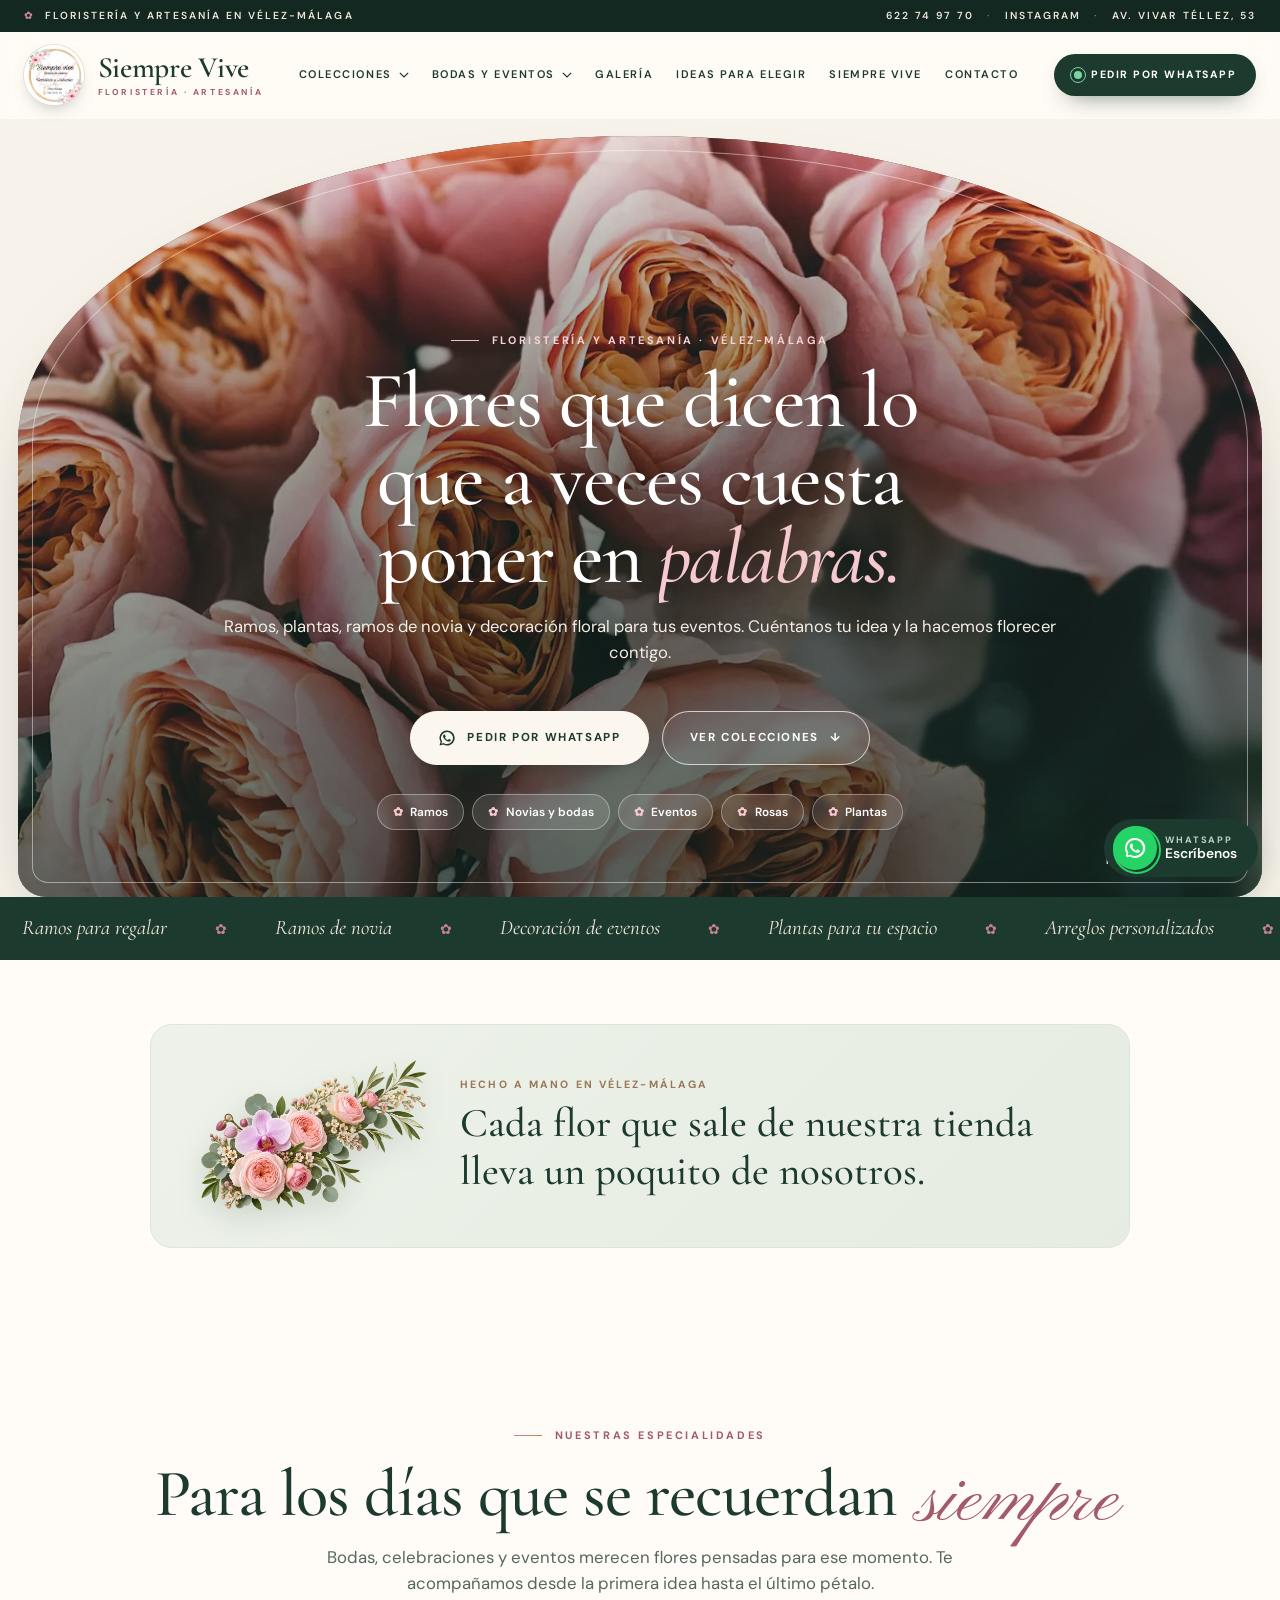
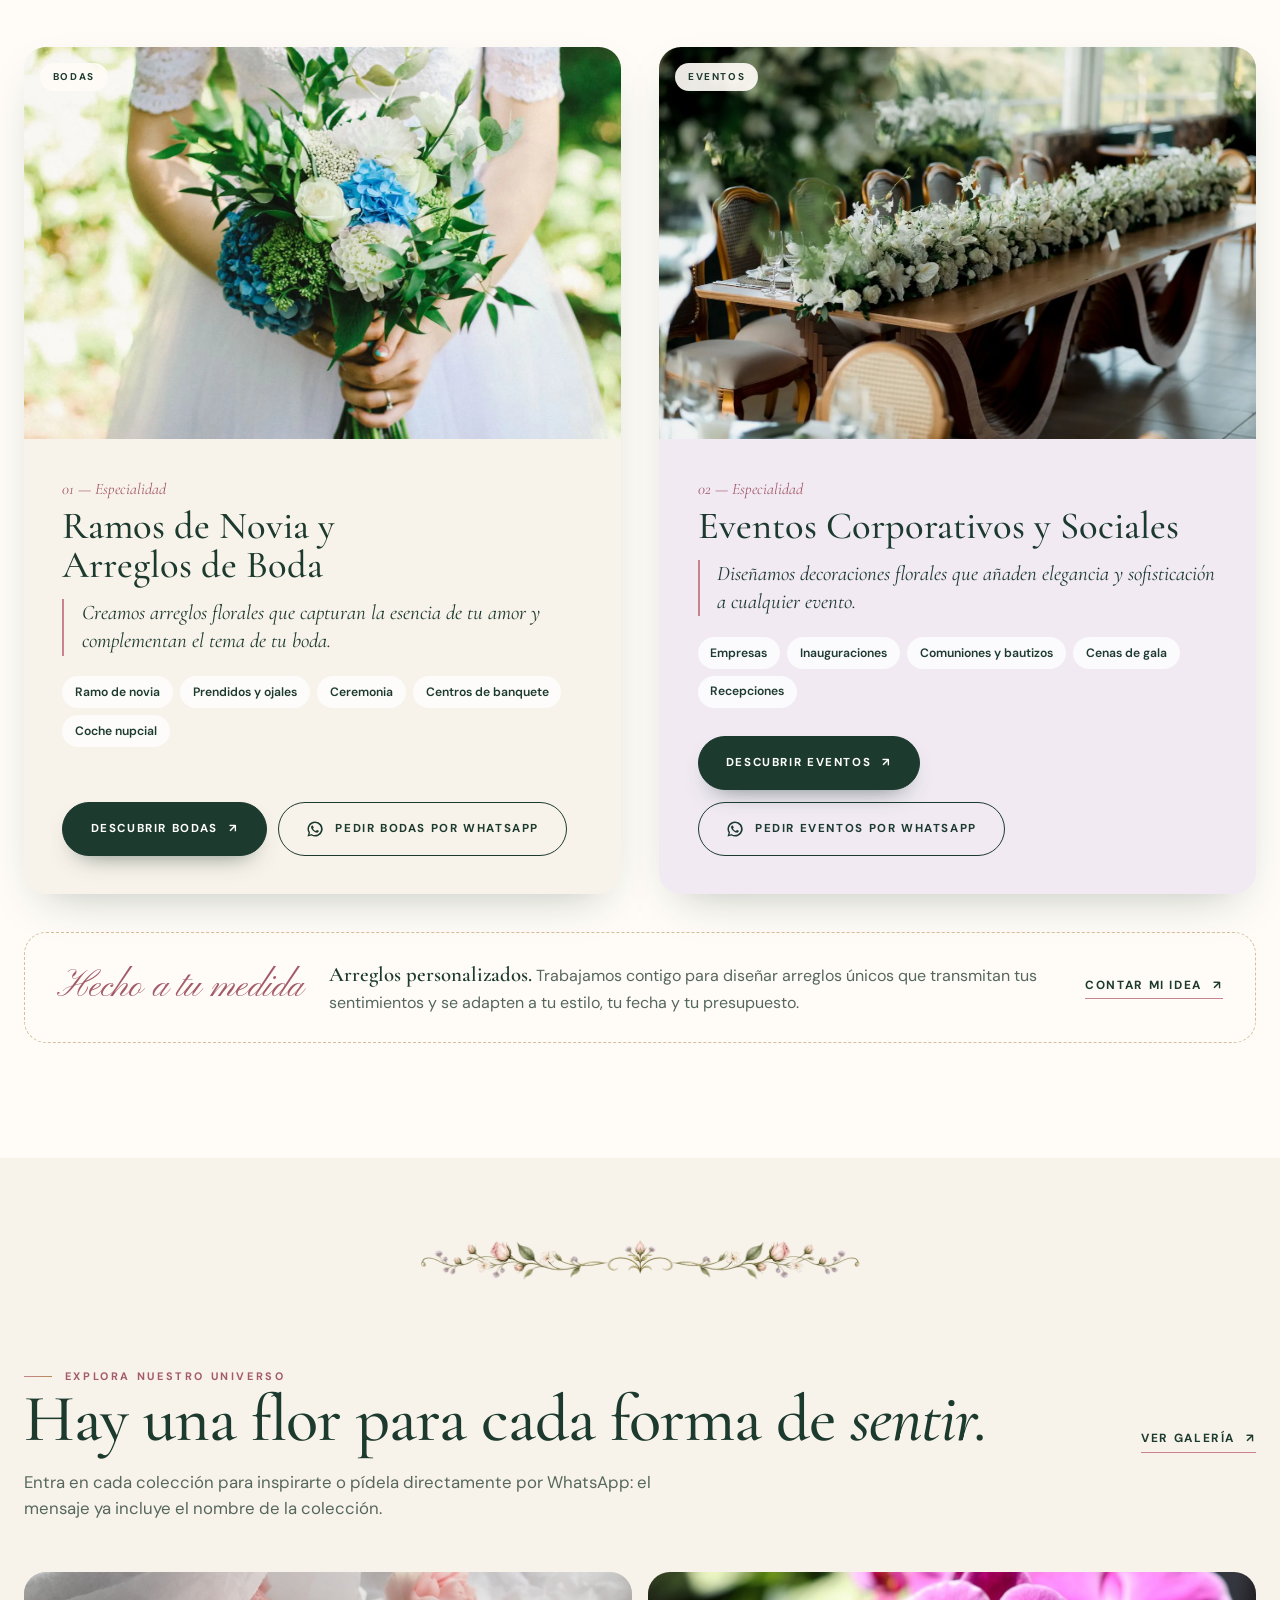
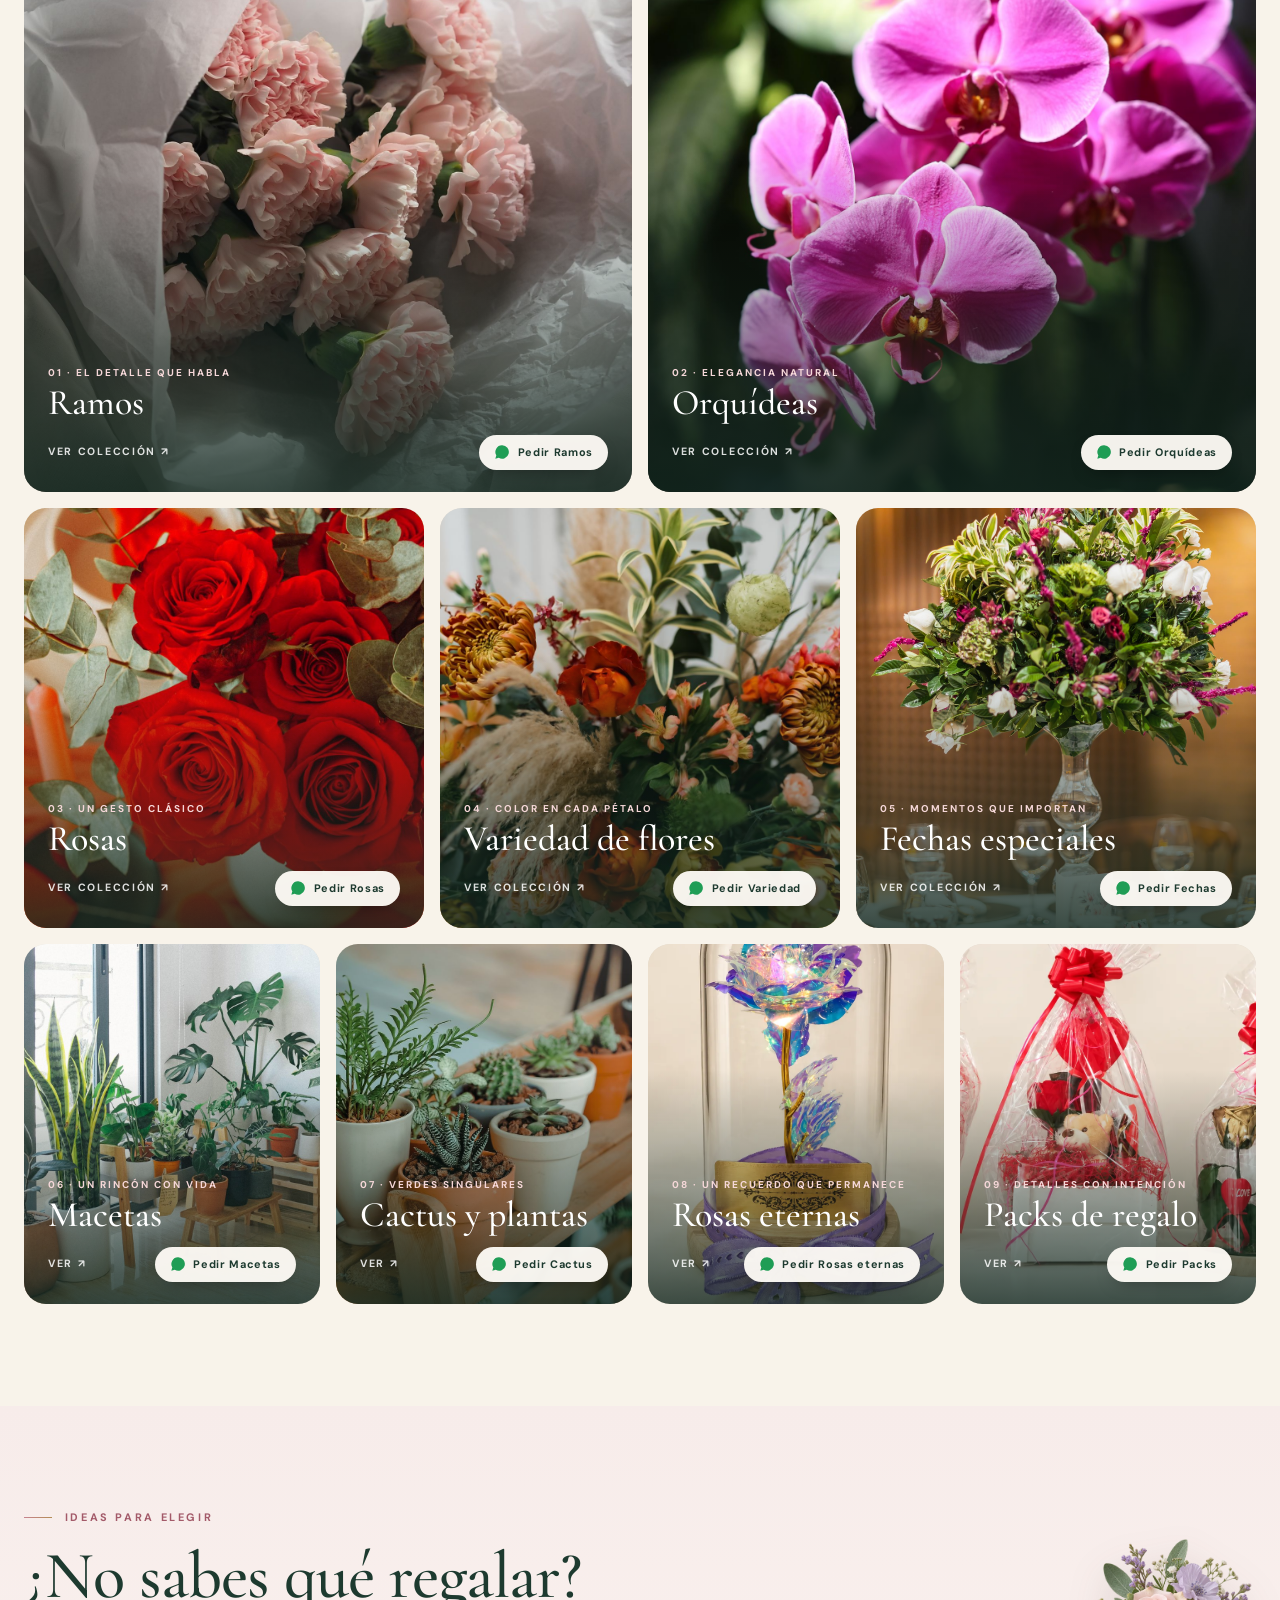
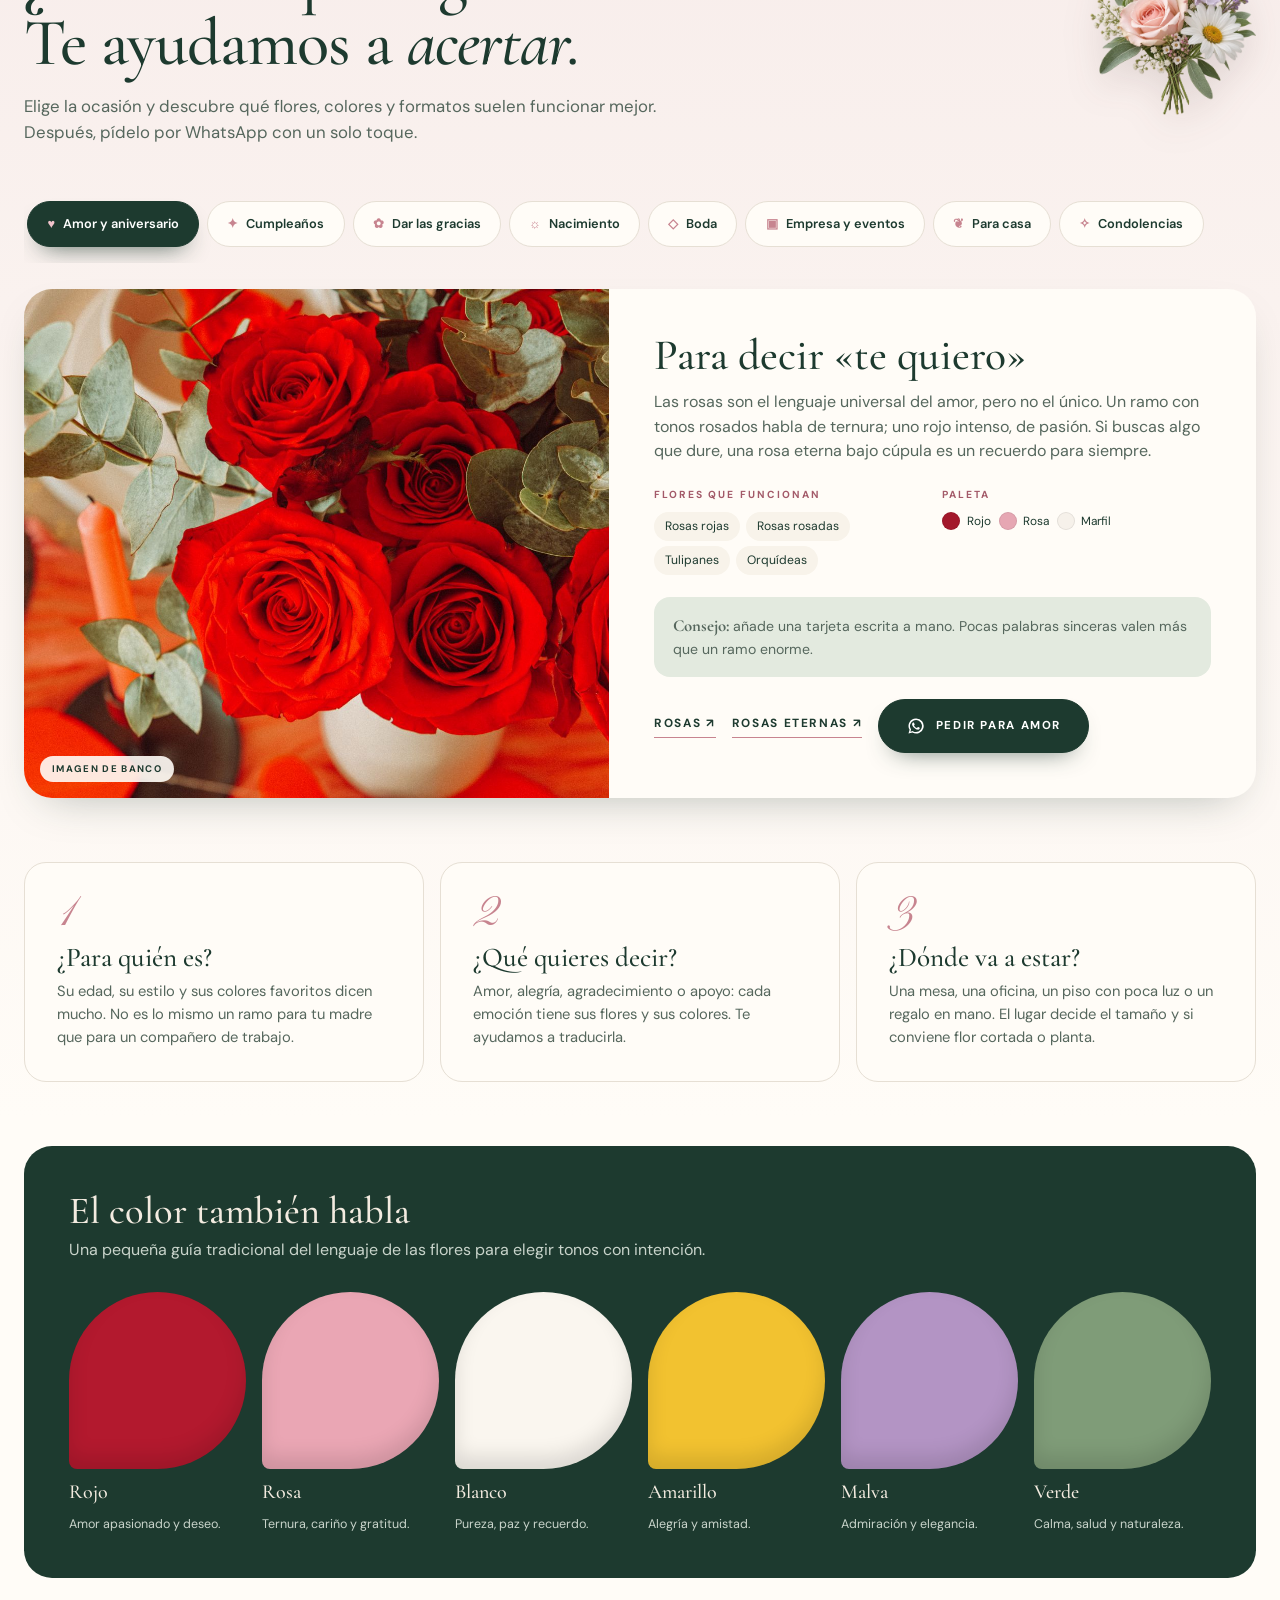
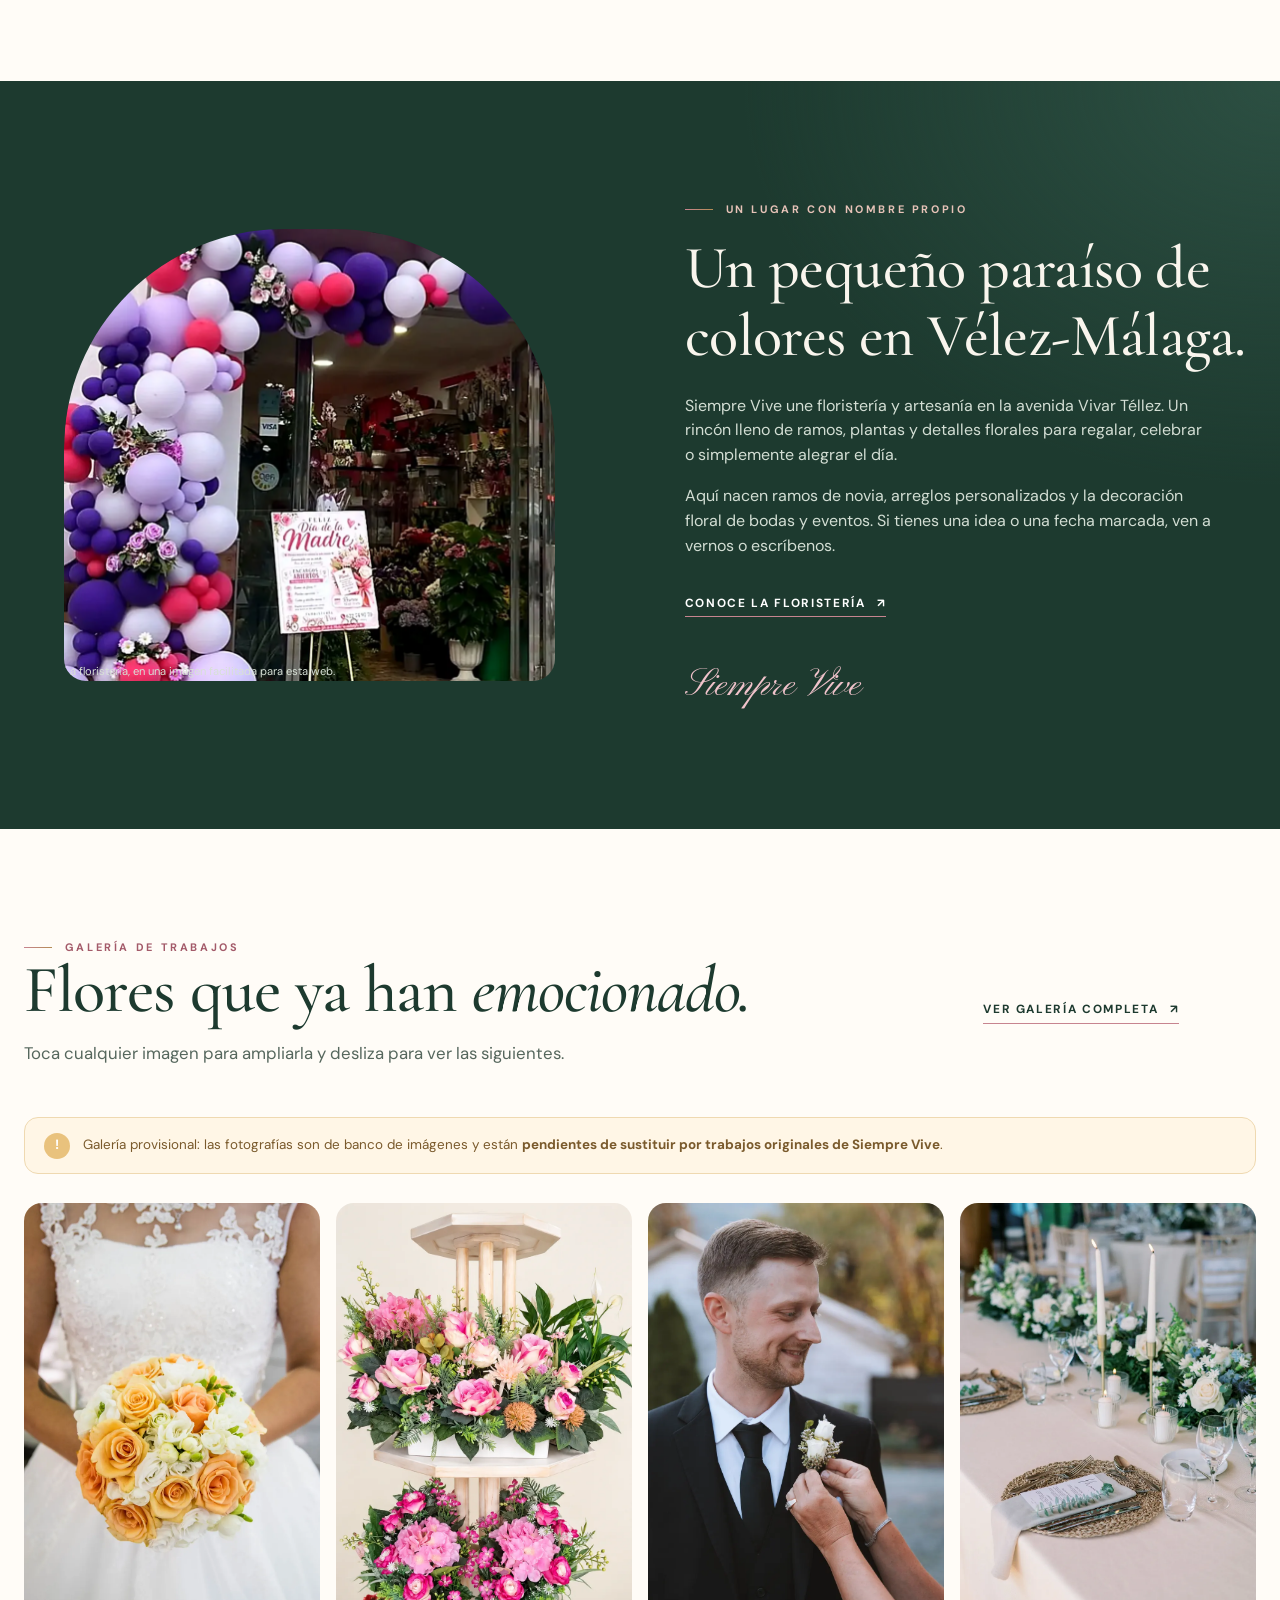
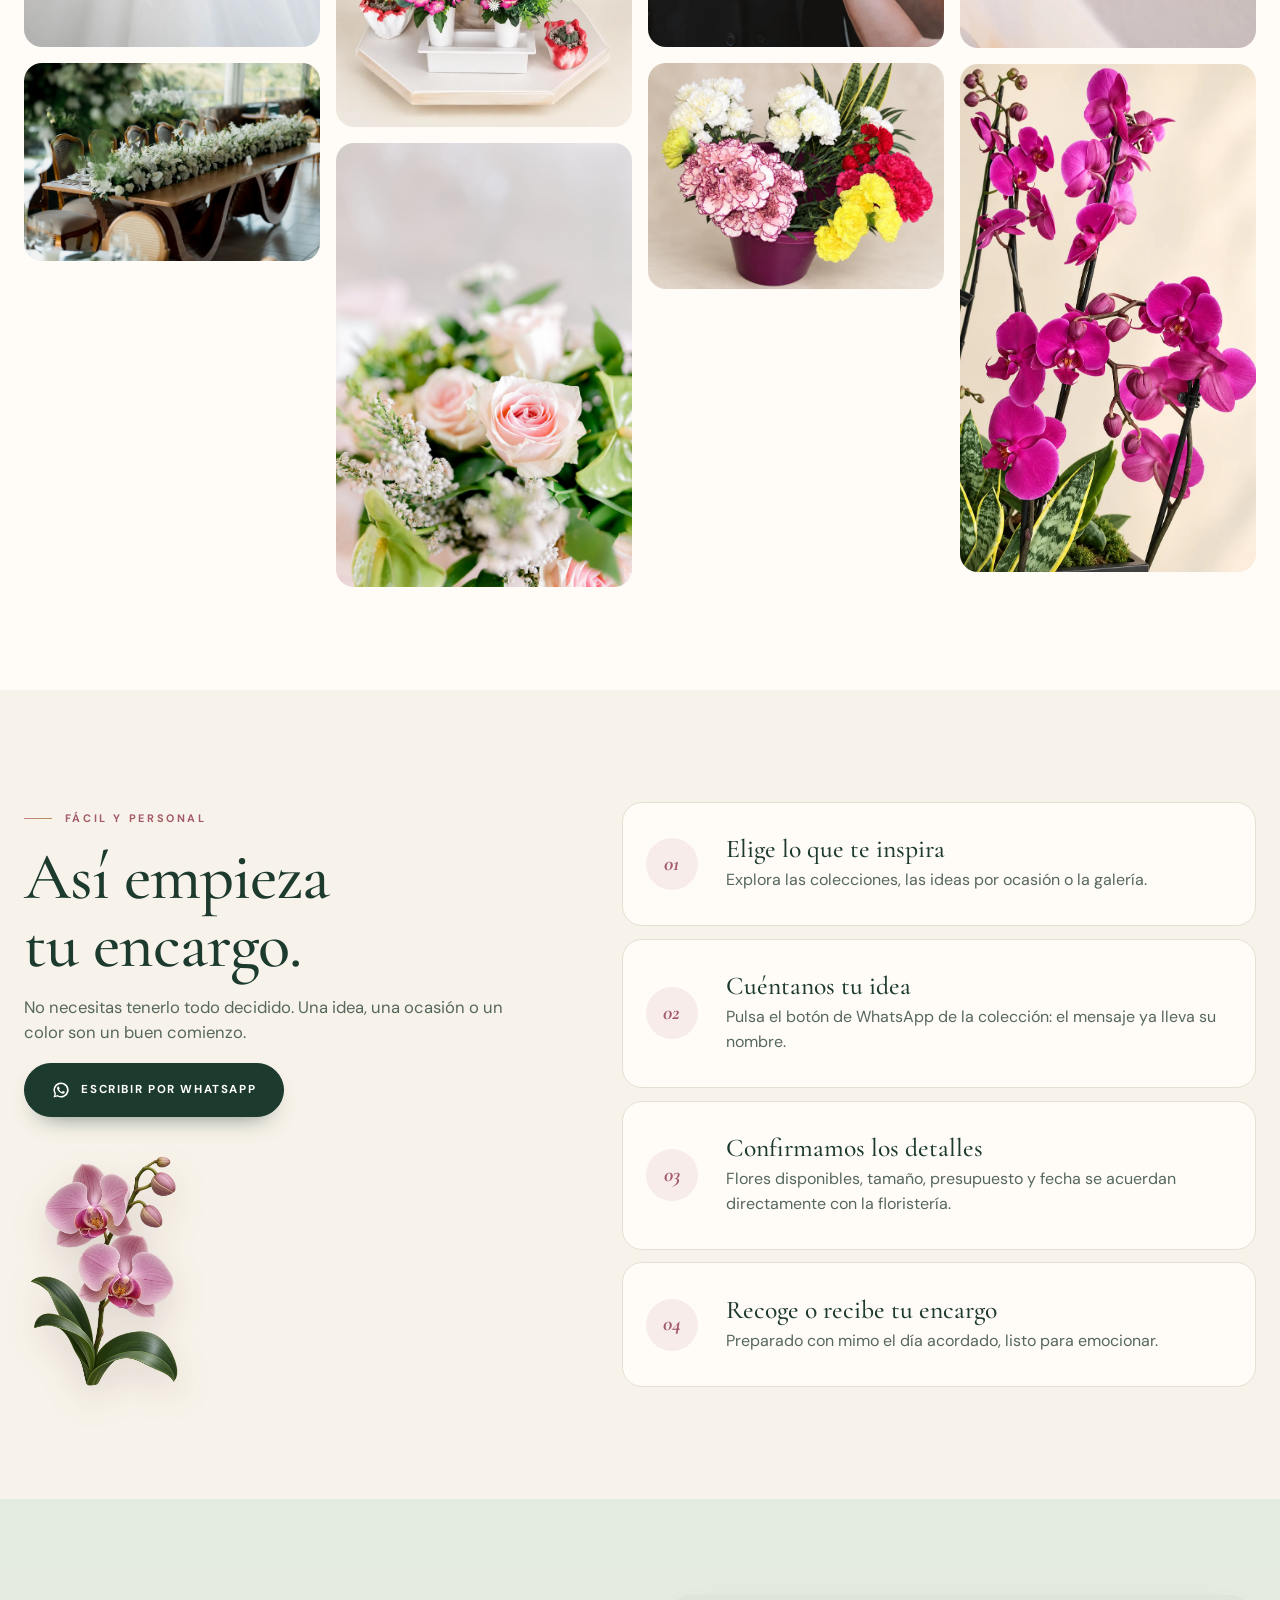
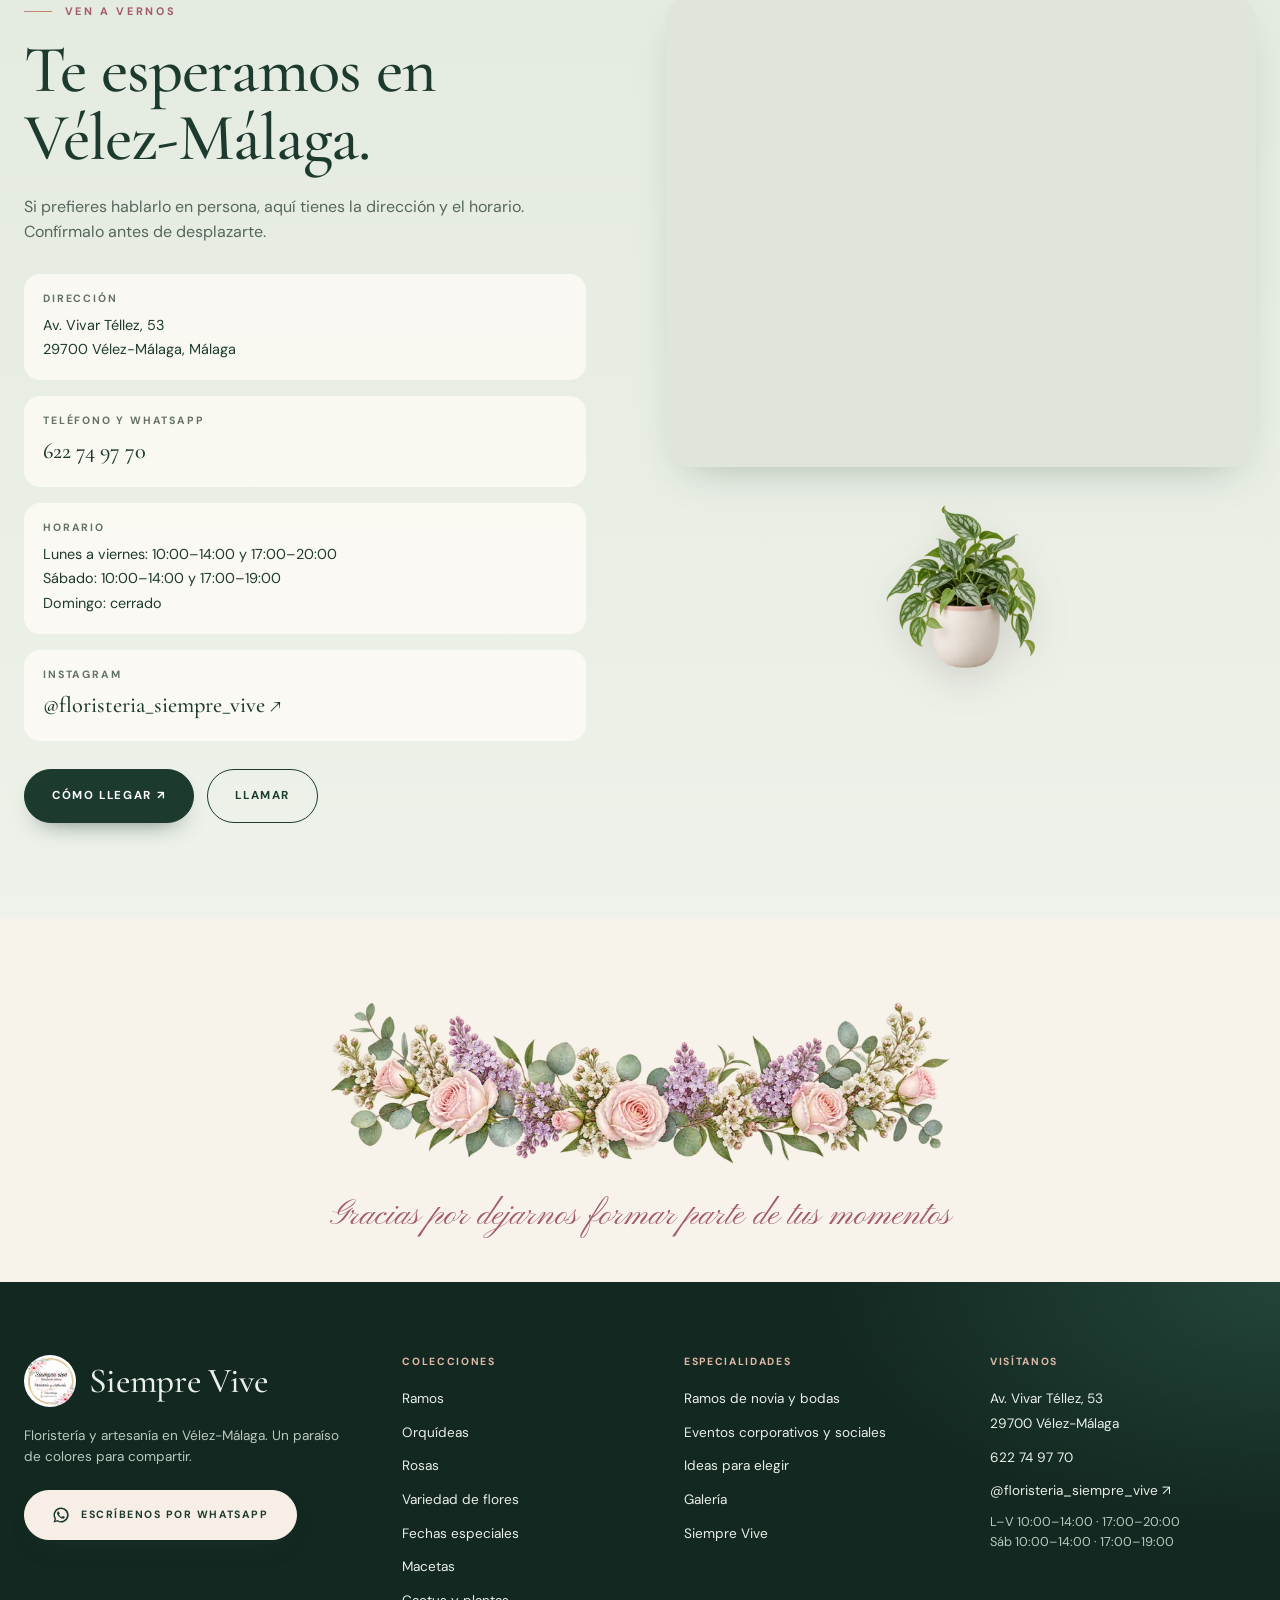
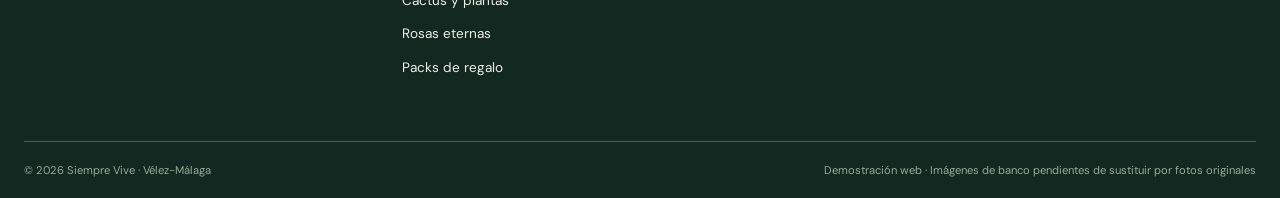
==== commit f287c543: "Cabeceras con foto de fondo en arco, presentación ampliada de colecciones y adornos con frase Co-Aut" ====
--- a/index.html
+++ b/index.html
@@ -7,9 +7,9 @@
   <meta name="description" content="Floristería Siempre Vive en Vélez-Málaga: ramos, rosas, orquídeas, plantas, ramos de novia, arreglos de boda y decoración floral para eventos. Pide por WhatsApp.">
   <meta name="theme-color" content="#1d3a2f">
   <meta property="og:type" content="website"><meta property="og:title" content="Floristería Siempre Vive · Vélez-Málaga"><meta property="og:description" content="Flores, plantas, bodas y eventos. Un paraíso de colores en Vélez-Málaga."><meta property="og:image" content="assets/images/ilustracion-07.webp">
-  <link rel="preload" as="image" href="assets/images/ramos-color.jpg">
-  <link rel="preconnect" href="https://fonts.googleapis.com"><link rel="preconnect" href="https://fonts.gstatic.com" crossorigin><link rel="stylesheet" href="https://fonts.googleapis.com/css2?family=Cormorant+Garamond:ital,wght@0,400;0,500;0,600;1,400;1,500&amp;family=DM+Sans:wght@400;500;600;700&amp;family=Pinyon+Script&amp;display=swap"><link rel="stylesheet" href="assets/css/styles.css?v=09261107"><link rel="stylesheet" href="assets/css/premium.css?v=09261107">
-  <script defer src="assets/js/site.js?v=09261107"></script>
+  <link rel="preload" as="image" href="assets/images/cabeceras/inicio.webp">
+  <link rel="preconnect" href="https://fonts.googleapis.com"><link rel="preconnect" href="https://fonts.gstatic.com" crossorigin><link rel="stylesheet" href="https://fonts.googleapis.com/css2?family=Cormorant+Garamond:ital,wght@0,400;0,500;0,600;1,400;1,500&amp;family=DM+Sans:wght@400;500;600;700&amp;family=Pinyon+Script&amp;display=swap"><link rel="stylesheet" href="assets/css/styles.css?v=09261125"><link rel="stylesheet" href="assets/css/premium.css?v=09261125">
+  <script defer src="assets/js/site.js?v=09261125"></script>
 </head>
 <body>
   <a class="skip-link" href="#contenido">Saltar al contenido</a>
@@ -59,33 +59,28 @@
   <main id="contenido">
 
     <!-- PORTADA -->
-    <section class="hero2" aria-labelledby="hero-title">
-      <div class="blob blob-a" aria-hidden="true"></div><div class="blob blob-b" aria-hidden="true"></div>
+    <section class="page-hero hero-home" aria-labelledby="hero-title">
+      <div class="page-hero-copy">
+        <span class="eyebrow">Floristería y artesanía · Vélez-Málaga</span>
+        <h1 id="hero-title" data-split>Flores que dicen lo que a veces cuesta poner en <em>palabras.</em></h1>
+        <p>Ramos, plantas, ramos de novia y decoración floral para tus eventos. Cuéntanos tu idea y la hacemos florecer contigo.</p>
+        <div class="hero-actions"><a class="button" href="https://wa.me/34622749770" data-wa="" target="_blank" rel="noopener noreferrer">Pedir por WhatsApp</a><a class="button button-outline" href="#flores">Ver colecciones <span aria-hidden="true">↓</span></a></div>
+        <ul class="hero2-tags"><li><a href="ramos.html">Ramos</a></li><li><a href="bodas.html">Novias y bodas</a></li><li><a href="eventos.html">Eventos</a></li><li><a href="rosas.html">Rosas</a></li><li><a href="macetas.html">Plantas</a></li></ul>
+      </div>
+      <div class="hero-visual"><div class="page-hero-image"><img src="assets/images/cabeceras/inicio.webp" alt="Rosas de jardín en tonos rosa y melocotón, imagen de banco" fetchpriority="high"><span class="photo-tag">Imagen de banco</span></div></div>
       <div class="petals" data-petals aria-hidden="true"></div>
-      <div class="container hero2-inner">
-        <div class="hero2-copy">
-          <span class="eyebrow">Floristería y artesanía · Vélez-Málaga</span>
-          <h1 id="hero-title" data-split>Flores que dicen lo que a veces cuesta poner en <em>palabras.</em></h1>
-          <p>Ramos, plantas, ramos de novia y decoración floral para tus eventos. Cuéntanos tu idea y la hacemos florecer contigo, con el mimo de una floristería de barrio y el detalle de un taller artesano.</p>
-          <div class="hero-actions"><a class="button" href="https://wa.me/34622749770" data-wa="" target="_blank" rel="noopener noreferrer">Pedir por WhatsApp</a><a class="button button-outline" href="#flores">Ver colecciones <span aria-hidden="true">↓</span></a></div>
-          <ul class="hero2-tags"><li><a href="ramos.html">Ramos</a></li><li><a href="bodas.html">Novias y bodas</a></li><li><a href="eventos.html">Eventos</a></li><li><a href="rosas.html">Rosas</a></li><li><a href="macetas.html">Plantas</a></li></ul>
-        </div>
-        <div class="hero2-visual">
-          <span class="arch-frame" aria-hidden="true"></span>
-          <div class="arch arch-main"><img src="assets/images/ramos-color.jpg" alt="Ramo de rosas rosadas y flores blancas, imagen de banco" fetchpriority="high"></div>
-          <div class="arch-mini" data-parallax="-0.07"><img src="assets/images/ilustracion-07.webp" alt="Ramo de margaritas rosas y blancas, imagen ilustrativa" width="1025" height="1400"></div>
-          <div class="badge-rotate" aria-hidden="true"><svg viewBox="0 0 120 120"><defs><path id="circ" d="M60,60 m-47,0 a47,47 0 1,1 94,0 a47,47 0 1,1 -94,0"/></defs><text><textPath href="#circ">Siempre Vive · flores con alma · Vélez ·</textPath></text></svg><b>✿</b></div>
-          </div>
-      </div>
-      <a class="scroll-cue" href="#especialidades">Descubre</a>
     </section>
 
     <div class="marquee" aria-label="Ramos, ramos de novia, eventos, plantas y regalos"><div class="marquee-track" aria-hidden="true"><div class="marquee-group"><span>Ramos para regalar</span><span>Ramos de novia</span><span>Decoración de eventos</span><span>Plantas para tu espacio</span><span>Arreglos personalizados</span></div><div class="marquee-group"><span>Ramos para regalar</span><span>Ramos de novia</span><span>Decoración de eventos</span><span>Plantas para tu espacio</span><span>Arreglos personalizados</span></div></div></div>
+    <section class="quote-band" aria-label="Siempre Vive">
+      <div class="container"><div class="orn-quote orn-quote-lg" data-reveal><img class="orn" src="assets/images/adornos/portada-esquina.webp" alt="" aria-hidden="true" loading="lazy"><div><span class="orn-quote-eyebrow">Hecho a mano en Vélez-Málaga</span><p class="orn-quote-text">Cada flor que sale de nuestra tienda lleva un poquito de nosotros.</p></div></div></div>
+    </section>
+
 
     <!-- ESPECIALIDADES -->
     <section class="specialties" id="especialidades" aria-labelledby="spec-title">
       <div class="container">
-        <div class="sec-head center" data-reveal><img class="orn orn-crown orn-crown-wide" src="assets/images/adornos/portada-esquina.webp" alt="" aria-hidden="true" loading="lazy"><span class="eyebrow">Nuestras especialidades</span><h2 class="section-heading" id="spec-title">Para los días que se recuerdan <span class="script-accent">siempre</span></h2><p>Bodas, celebraciones y eventos merecen flores pensadas para ese momento. Te acompañamos desde la primera idea hasta el último pétalo.</p></div>
+        <div class="sec-head center" data-reveal><span class="eyebrow">Nuestras especialidades</span><h2 class="section-heading" id="spec-title">Para los días que se recuerdan <span class="script-accent">siempre</span></h2><p>Bodas, celebraciones y eventos merecen flores pensadas para ese momento. Te acompañamos desde la primera idea hasta el último pétalo.</p></div>
         <div class="spec-grid">
           <article class="spec-card" data-reveal="left">
             <a class="spec-media" href="bodas.html" tabindex="-1" aria-hidden="true"><img src="assets/images/banco/novia-manos.webp" alt="" loading="lazy"><span class="tag">Bodas</span></a>
--- a/assets/css/premium.css
+++ b/assets/css/premium.css
@@ -751,3 +751,101 @@
   .orn-crown-wide{width:200px}
   .orn-after{width:120px;margin-top:1.8rem}
 }
+
+/* =========================================================
+   CABECERAS: FOTO DE FONDO EN ARCO CON EL TEXTO ENCIMA
+   ========================================================= */
+.page-hero{--dome-r:clamp(150px,24vw,340px);display:grid;grid-template-columns:minmax(0,1fr);gap:0;align-items:stretch;min-height:0;height:auto;padding:clamp(.7rem,1.4vw,1.3rem) clamp(.7rem,1.4vw,1.3rem) 0;background:var(--cream);color:#fff;overflow:hidden}
+.page-hero>.page-hero-copy,.page-hero>.hero-visual{grid-area:1/1}
+.page-hero .hero-visual{position:relative;order:0;width:100%;height:100%;margin:0;justify-self:stretch;align-self:stretch;z-index:0}
+.page-hero .hero-visual::before{content:'';position:absolute;inset:14px;z-index:2;border:1px solid rgba(255,255,255,.45);border-radius:50% 50% 16px 16px / calc(var(--dome-r) - 14px) calc(var(--dome-r) - 14px) 16px 16px;pointer-events:none}
+.page-hero .page-hero-image{position:absolute;inset:0;aspect-ratio:auto;min-height:0;height:auto;border-radius:50% 50% 28px 28px / var(--dome-r) var(--dome-r) 28px 28px;box-shadow:0 40px 80px -40px rgba(19,40,32,.55);overflow:hidden;background:#2b4238}
+.page-hero .page-hero-image img{position:absolute;inset:0;width:100%;height:100%;object-fit:cover;object-position:center 45%}
+.page-hero .page-hero-image:after{content:'';position:absolute;inset:0;height:auto;background:radial-gradient(70% 60% at 50% 58%,rgba(12,28,22,.5) 0%,rgba(12,28,22,.18) 75%,rgba(12,28,22,0) 100%),linear-gradient(180deg,rgba(12,28,22,.05) 0%,rgba(12,28,22,.18) 50%,rgba(12,28,22,.62) 100%)}
+.page-hero .page-hero-image .photo-tag{display:block;left:auto;right:2.2rem;bottom:1.4rem;translate:none;z-index:3;background:rgba(19,40,32,.5)}
+.page-hero .page-hero-copy{position:relative;z-index:3;display:flex;flex-direction:column;align-items:center;justify-content:center;width:100%;max-width:none;margin:0;min-height:clamp(560px,76vh,760px);padding:calc(var(--dome-r) * .55 + 1.5rem) clamp(1.4rem,6vw,5rem) clamp(3rem,5vw,4.5rem);text-align:center;animation:hero-arrive-solid .9s var(--ease) both}
+.page-hero .page-hero-copy>*{max-width:860px}
+.page-hero .breadcrumb{justify-content:center;margin:0 0 1.4rem;color:rgba(255,255,255,.85)}
+.page-hero .breadcrumb a{text-decoration-color:#f0c3cb}
+.page-hero .eyebrow{color:#f6d3d8;justify-content:center}
+.page-hero .eyebrow::before{background:#f0c3cb}
+.page-hero h1{margin:.9rem auto 1.1rem;color:#fff;text-shadow:0 4px 30px rgba(0,0,0,.35)}
+.page-hero h1 em{color:#f6c9d0}
+.page-hero-copy>p{margin-inline:auto;color:#f5eee6;font-size:clamp(1rem,1.3vw,1.15rem);text-shadow:0 2px 14px rgba(0,0,0,.35)}
+.page-hero .hero-actions{justify-content:center;margin-top:1.8rem}
+.page-hero .button{background:#fbf6ee;border-color:#fbf6ee;color:var(--forest)}
+.page-hero .button:hover{background:#fff;color:var(--forest)}
+.page-hero .button-outline{background:rgba(255,255,255,.08);border-color:rgba(255,255,255,.7);color:#fff;backdrop-filter:blur(4px)}
+.page-hero .button-outline:hover{background:#fff;color:var(--forest)}
+.page-hero .petals{z-index:2}
+.hero-home .page-hero-copy{min-height:calc(100svh - 118px - 1.3rem)}
+.hero-home h1{font-size:clamp(3rem,6.2vw,6.2rem);line-height:.98}
+.hero-home .hero2-tags{justify-content:center;margin-top:1.8rem}
+.hero-home .hero2-tags a{background:rgba(255,255,255,.12);border-color:rgba(255,255,255,.35);color:#fff;backdrop-filter:blur(4px)}
+.hero-home .hero2-tags a::before{color:#f6c9d0}
+.hero-home .hero2-tags a:hover{background:#fff;color:var(--forest)}
+@media (max-width:900px){
+  .page-hero{display:grid}
+  .page-hero .page-hero-copy{display:flex}
+  .page-hero .hero-visual{width:100%;margin:0}
+}
+@media (max-width:640px){
+  .page-hero{--dome-r:clamp(120px,40vw,170px);padding:.55rem .55rem 0}
+  .page-hero .page-hero-copy{min-height:620px;padding:calc(var(--dome-r) * .7 + 1.6rem) 1.3rem 2.6rem}
+  .hero-home .page-hero-copy{min-height:calc(100svh - 98px)}
+  .page-hero h1{font-size:clamp(2.8rem,12.5vw,4.2rem)}
+  .page-hero .eyebrow{font-size:.56rem;letter-spacing:.16em}
+  .page-hero .hero-actions{width:100%}
+  .page-hero .hero-actions .button{flex:1 1 100%}
+  .page-hero .page-hero-image .photo-tag{display:none}
+  .page-hero .hero-visual::before{inset:9px}
+  .hero-home .hero2-tags a{padding:.4rem .75rem;font-size:.68rem}
+}
+
+/* =========================================================
+   ADORNO CON FRASE
+   ========================================================= */
+.orn-quote{display:grid;grid-template-columns:auto minmax(0,1fr);gap:clamp(1rem,2.4vw,2rem);align-items:center;padding:clamp(1.1rem,2vw,1.6rem) clamp(1.2rem,2.6vw,2.2rem);border-radius:22px;background:linear-gradient(135deg,#eef2ea,#e6ece2);border:1px solid #dde5d8}
+.orn-quote .orn{width:clamp(80px,8vw,118px);filter:drop-shadow(0 10px 14px rgba(40,60,45,.16));transform-origin:50% 85%}
+.orn-quote-eyebrow{display:block;margin-bottom:.45rem;color:#9a7658;font-size:.66rem;font-weight:700;letter-spacing:.2em;text-transform:uppercase}
+.orn-quote-text{margin:0;font-family:var(--font-display);font-size:clamp(1.45rem,2.3vw,2.05rem);font-weight:500;line-height:1.15;color:var(--forest)}
+.quote-band{padding:clamp(2.4rem,5vw,4rem) 0;background:var(--paper)}
+.orn-quote-lg{max-width:980px;margin-inline:auto;padding:clamp(1.3rem,3vw,2.2rem) clamp(1.3rem,4vw,3rem)}
+.orn-quote-lg .orn{width:clamp(130px,18vw,250px)}
+.orn-quote-lg .orn-quote-text{font-size:clamp(1.6rem,3.2vw,2.7rem)}
+.about-split .orn-quote{margin-top:2rem}
+
+/* =========================================================
+   PRESENTACIÓN DE COLECCIÓN
+   ========================================================= */
+.category-lead.lead-v2{grid-template-columns:minmax(0,1.05fr) minmax(0,.95fr);gap:clamp(2rem,5vw,5rem);align-items:start}
+.lead-intro h2{margin:.9rem 0 1.2rem}
+.lead-intro .lead-p{max-width:36rem;margin:0 0 2rem;color:var(--ink-soft);font-size:1.1rem;line-height:1.7}
+.offer-card{padding:clamp(1.6rem,3vw,2.4rem);border-radius:26px;background:var(--paper);border:1px solid var(--line);box-shadow:var(--shadow-soft)}
+.offer-list{margin:1.1rem 0 1.6rem;padding:0;list-style:none}
+.offer-list li{display:grid;grid-template-columns:46px minmax(0,1fr);gap:.9rem;align-items:start;padding:1.05rem 0;border-bottom:1px solid var(--line);transition:transform .4s var(--ease)}
+.offer-list li:first-child{border-top:1px solid var(--line)}
+.offer-list li:hover{transform:translateX(6px)}
+.offer-list li>span{display:grid;place-items:center;width:40px;height:40px;border-radius:50%;background:var(--pink-light);font-family:var(--font-display);font-size:1.05rem;font-style:italic;color:var(--rose-deep)}
+.offer-list strong{display:block;font-family:var(--font-display);font-size:1.4rem;font-weight:600;line-height:1.1;color:var(--forest)}
+.offer-list small{display:block;margin-top:.3rem;color:var(--ink-soft);font-size:.9rem;line-height:1.5}
+.offer-label{margin:0 0 .6rem;color:var(--rose-deep);font-size:.64rem;font-weight:700;letter-spacing:.2em;text-transform:uppercase}
+.offer-card .chips{margin-bottom:1.6rem}
+.offer-card .chips li{background:var(--sage);font-size:.8rem;padding:.4rem .85rem}
+.offer-card .button{width:100%}
+.offer-note{margin:.9rem 0 0;color:var(--ink-soft);font-size:.76rem;text-align:center}
+@media (max-width:900px){
+  .category-lead.lead-v2{grid-template-columns:1fr;gap:2rem}
+}
+@media (max-width:640px){
+  .orn-quote{grid-template-columns:78px minmax(0,1fr);gap:1rem;padding:1rem 1.1rem}
+  .orn-quote .orn{width:78px}
+  .orn-quote-text{font-size:1.35rem}
+  .orn-quote-lg{grid-template-columns:1fr;justify-items:center;text-align:center}
+  .orn-quote-lg .orn{width:190px}
+  .orn-quote-lg .orn-quote-text{font-size:1.65rem}
+  .offer-list strong{font-size:1.25rem}
+  .offer-card .button{font-size:.66rem;padding-inline:1rem}
+}
+@media (min-width:901px){.lead-intro{position:sticky;top:110px}}
+@media (max-width:640px){.orn-quote-text{font-size:1.5rem}.orn-quote-eyebrow{font-size:.6rem}}
